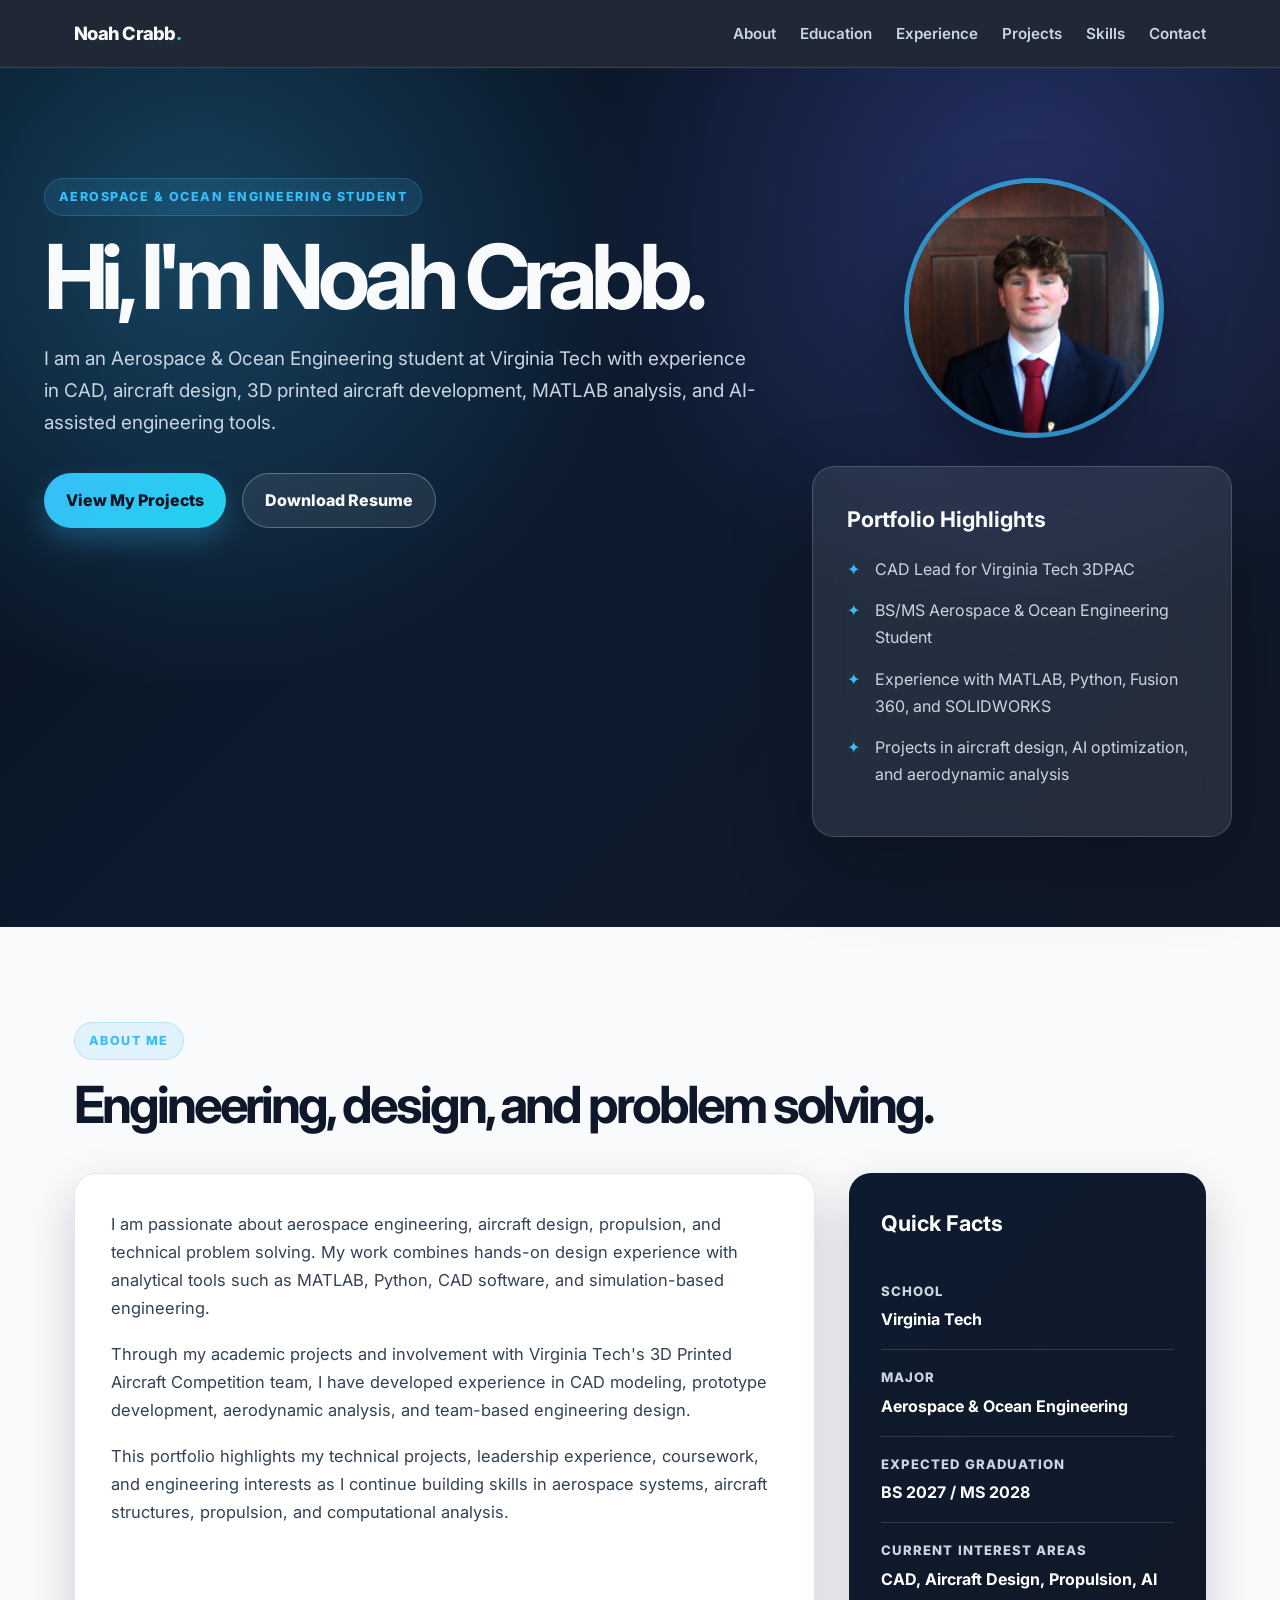
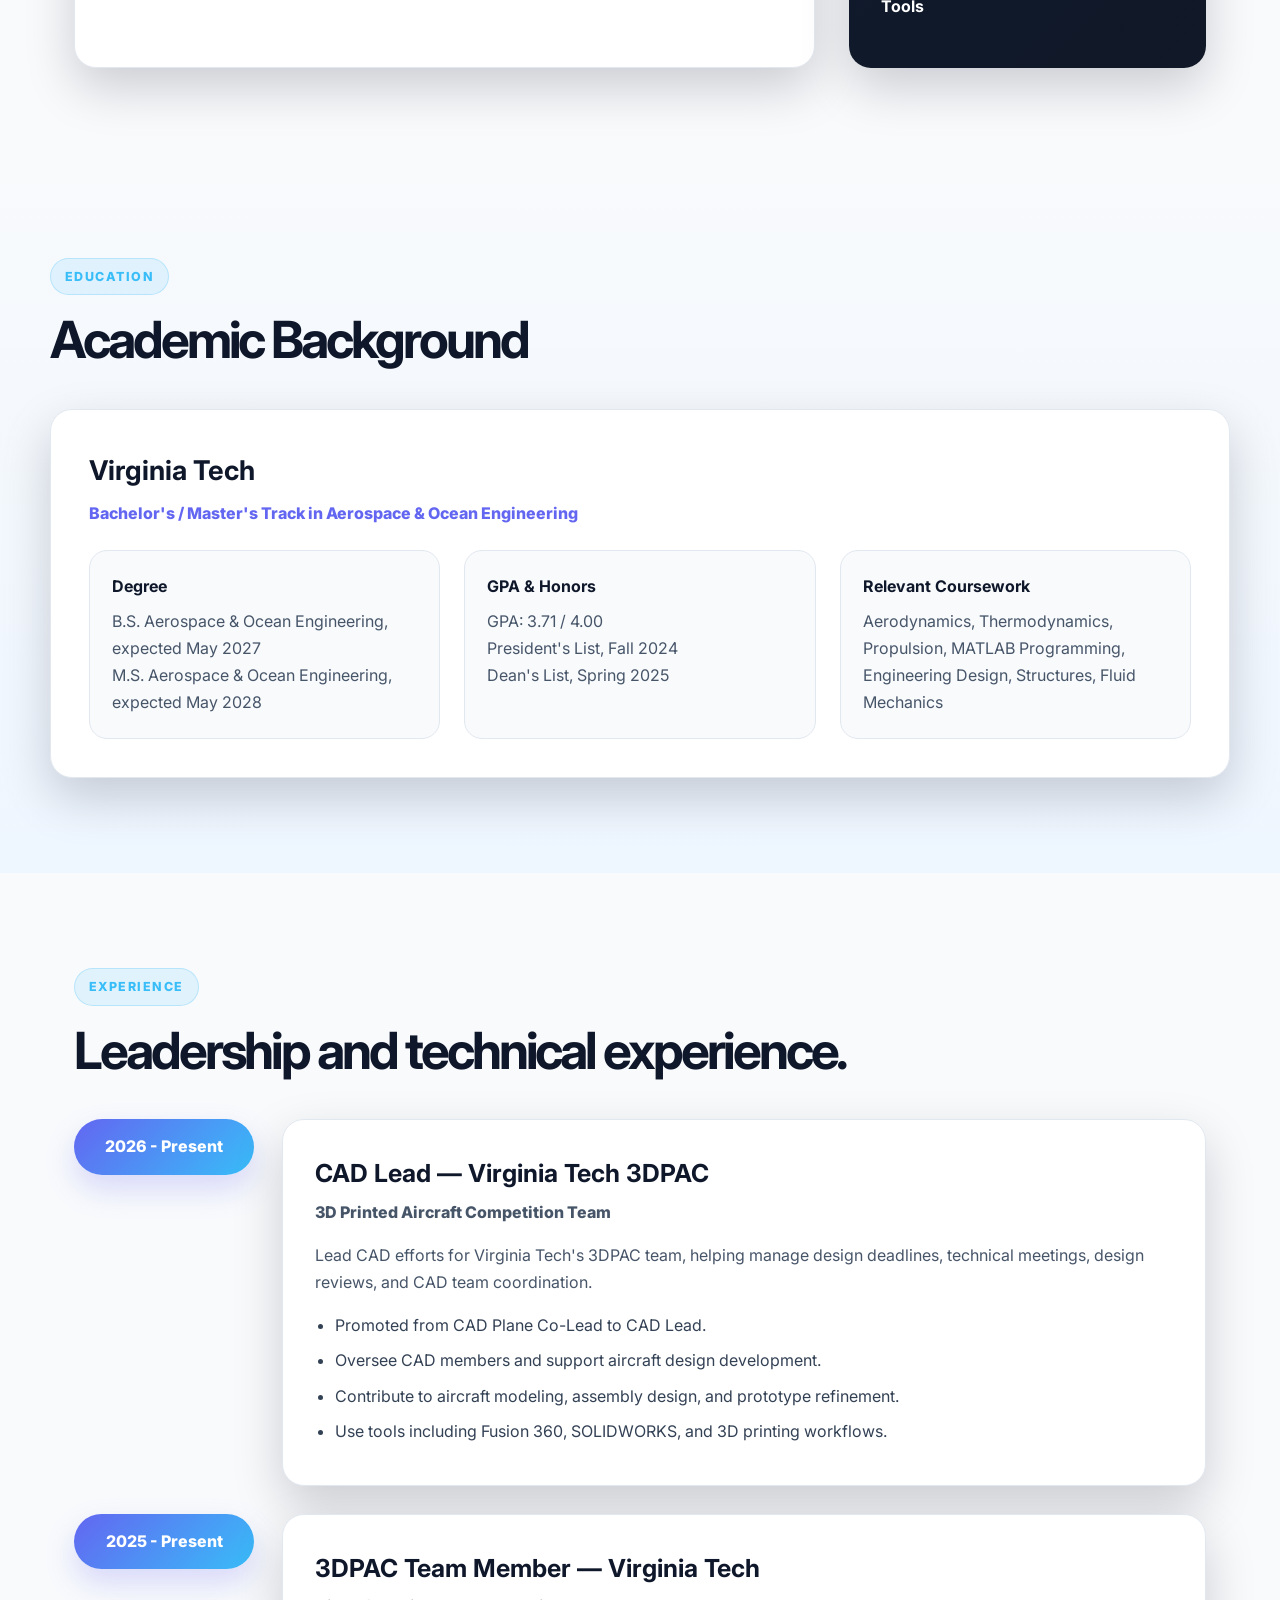
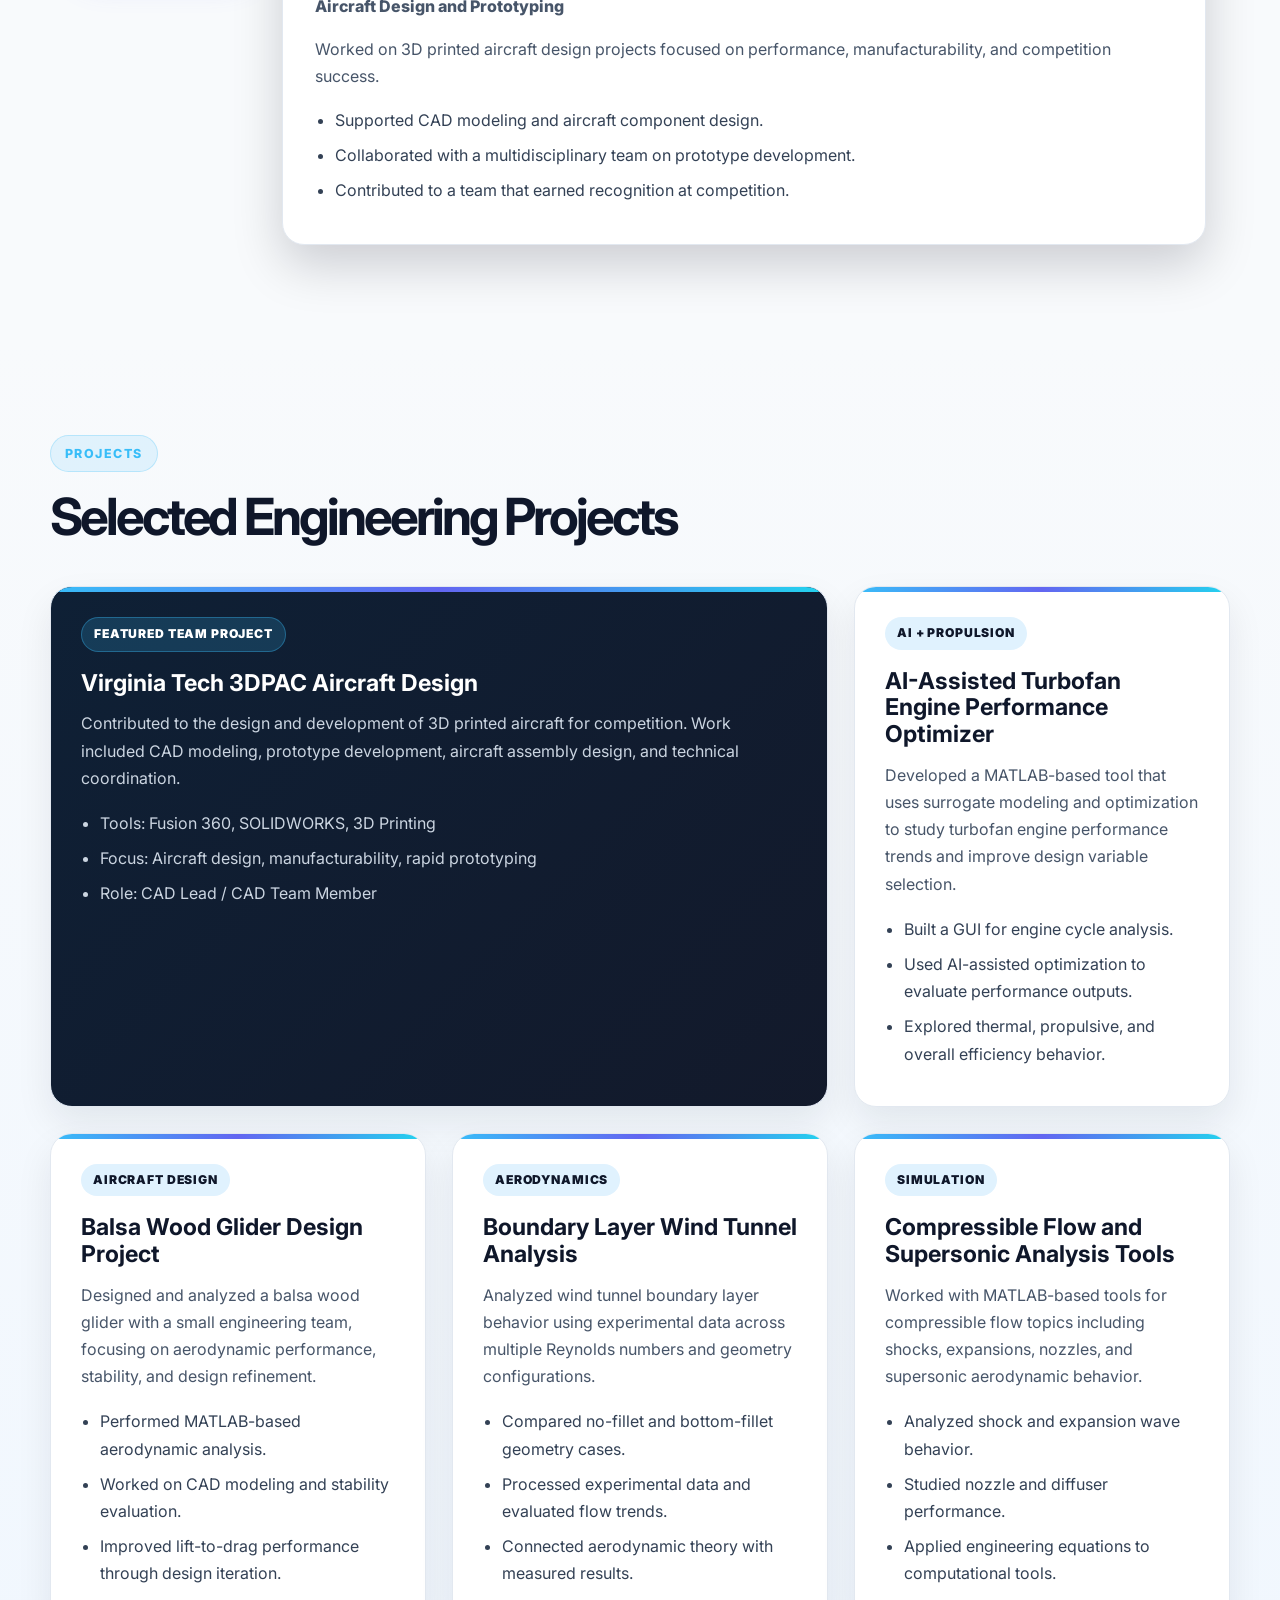
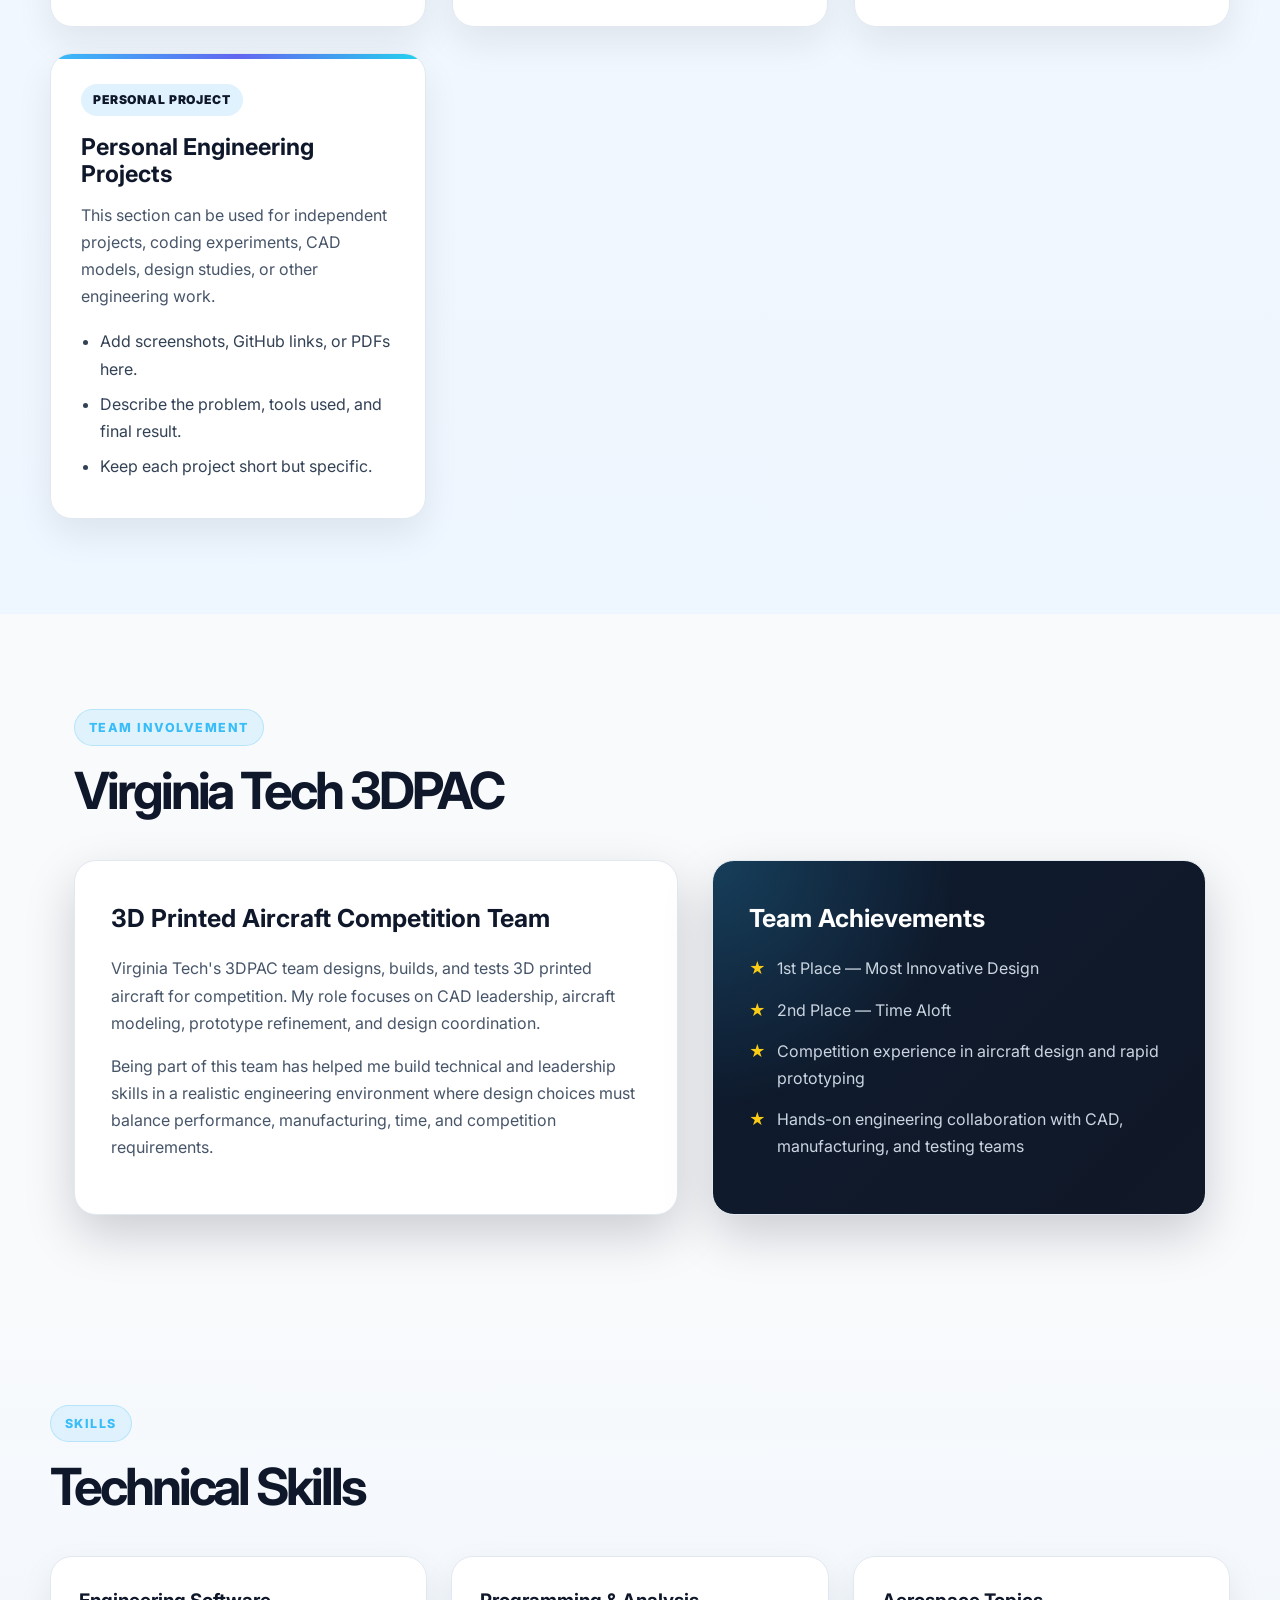
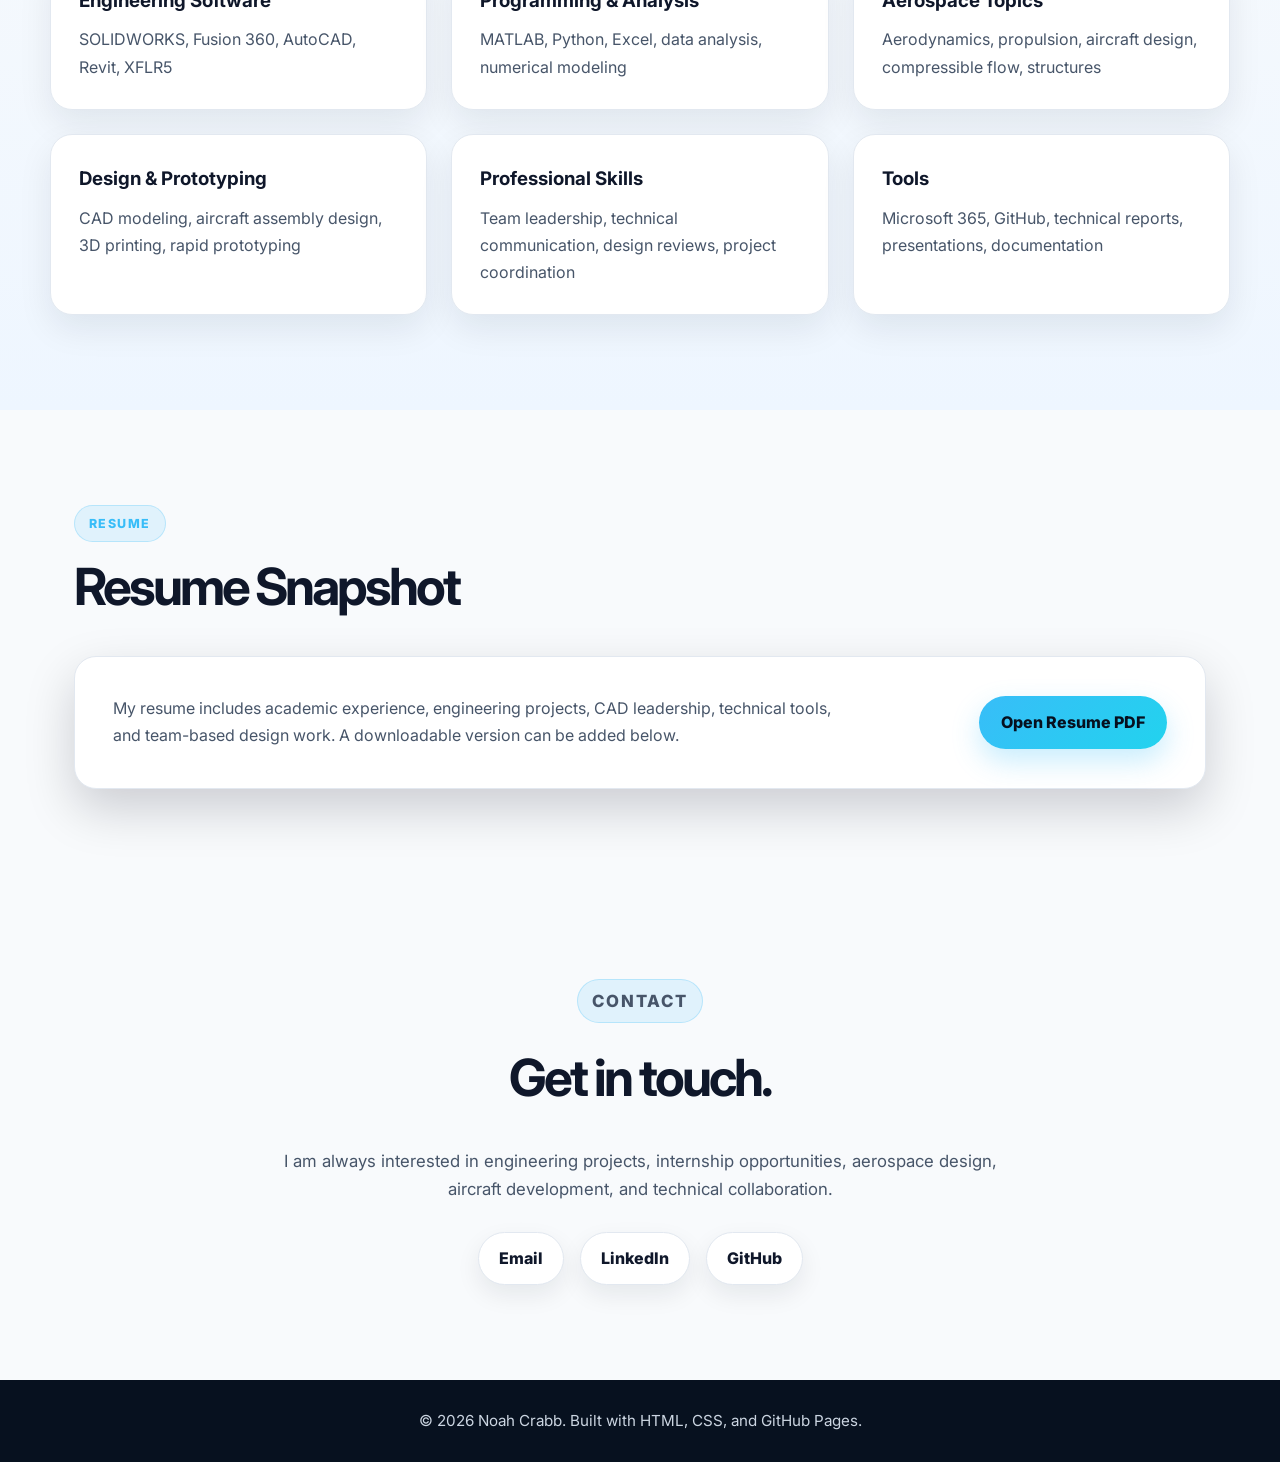
==== index.html @ 9bcb246a "Update index.html" ====
<!DOCTYPE html>
<html lang="en">
<head>
  <meta charset="UTF-8" />
  <meta name="viewport" content="width=device-width, initial-scale=1.0" />
  <title>Noah Crabb | Engineering Portfolio</title>

  <!-- Link to CSS file -->
  <link rel="stylesheet" href="style.css" />

  <!-- Google Font -->
  <link rel="preconnect" href="https://fonts.googleapis.com">
  <link rel="preconnect" href="https://fonts.gstatic.com" crossorigin>
  <link href="https://fonts.googleapis.com/css2?family=Inter:wght@400;500;600;700;800&display=swap" rel="stylesheet">
  <link rel="stylesheet" href="style.css" />
</head>

<body>

  <!-- NAVIGATION -->
  <header class="navbar">
    <div class="nav-container">
      <a href="#home" class="logo">Noah Crabb</a>

      <nav class="nav-links">
        <a href="#about">About</a>
        <a href="#education">Education</a>
        <a href="#experience">Experience</a>
        <a href="#projects">Projects</a>
        <a href="#skills">Skills</a>
        <a href="#contact">Contact</a>
      </nav>
    </div>
  </header>

 <section id="home" class="hero">
  <div class="hero-content">
    <p class="eyebrow">Aerospace & Ocean Engineering Student</p>

    <h1>Hi, I'm Noah Crabb.</h1>

    <p class="hero-subtitle">
      I am an Aerospace & Ocean Engineering student at Virginia Tech with
      experience in CAD, aircraft design, 3D printed aircraft development, MATLAB
      analysis, and AI-assisted engineering tools.
    </p>

    <div class="hero-buttons">
      <a href="#projects" class="btn primary-btn">View My Projects</a>
      <a href="Noah_Crabb_Resume.pdf" class="btn secondary-btn" target="_blank">Download Resume</a>
    </div>
  </div>

  <div class="hero-side">
    <div class="hero-photo-wrapper">
      <img src="./headshot.jpg" alt="Photo of Noah Crabb" class="hero-photo">
    </div>

    <div class="hero-card">
      <h3>Portfolio Highlights</h3>
      <ul>
        <li>CAD Lead for Virginia Tech 3DPAC</li>
        <li>BS/MS Aerospace & Ocean Engineering Student</li>
        <li>Experience with MATLAB, Python, Fusion 360, and SOLIDWORKS</li>
        <li>Projects in aircraft design, AI optimization, and aerodynamic analysis</li>
      </ul>
    </div>
  </div>
</section>
  <!-- ABOUT SECTION -->
  <section id="about" class="section">
    <div class="section-heading">
      <p class="eyebrow">About Me</p>
      <h2>Engineering, design, and problem solving.</h2>
    </div>

    <div class="about-grid">
      <div class="about-text">
        <p>
          I am passionate about aerospace engineering, aircraft design, propulsion, and technical problem solving.
          My work combines hands-on design experience with analytical tools such as MATLAB, Python, CAD software,
          and simulation-based engineering.
        </p>

        <p>
          Through my academic projects and involvement with Virginia Tech's 3D Printed Aircraft Competition team,
          I have developed experience in CAD modeling, prototype development, aerodynamic analysis, and team-based
          engineering design.
        </p>

        <p>
          This portfolio highlights my technical projects, leadership experience, coursework, and engineering
          interests as I continue building skills in aerospace systems, aircraft structures, propulsion, and
          computational analysis.
        </p>
      </div>

      <div class="quick-facts">
        <h3>Quick Facts</h3>
        <div class="fact-item">
          <span>School</span>
          <strong>Virginia Tech</strong>
        </div>
        <div class="fact-item">
          <span>Major</span>
          <strong>Aerospace & Ocean Engineering</strong>
        </div>
        <div class="fact-item">
          <span>Expected Graduation</span>
          <strong>BS 2027 / MS 2028</strong>
        </div>
        <div class="fact-item">
          <span>Current Interest Areas</span>
          <strong>CAD, Aircraft Design, Propulsion, AI Tools</strong>
        </div>
      </div>
    </div>
  </section>

  <!-- EDUCATION SECTION -->
  <section id="education" class="section alt-section">
    <div class="section-heading">
      <p class="eyebrow">Education</p>
      <h2>Academic Background</h2>
    </div>

    <div class="card">
      <h3>Virginia Tech</h3>
      <p class="card-subtitle">Bachelor's / Master's Track in Aerospace & Ocean Engineering</p>

      <div class="info-grid">
        <div>
          <h4>Degree</h4>
          <p>B.S. Aerospace & Ocean Engineering, expected May 2027</p>
          <p>M.S. Aerospace & Ocean Engineering, expected May 2028</p>
        </div>

        <div>
          <h4>GPA & Honors</h4>
          <p>GPA: 3.71 / 4.00</p>
          <p>President's List, Fall 2024</p>
          <p>Dean's List, Spring 2025</p>
        </div>

        <div>
          <h4>Relevant Coursework</h4>
          <p>Aerodynamics, Thermodynamics, Propulsion, MATLAB Programming, Engineering Design, Structures, Fluid Mechanics</p>
        </div>
      </div>
    </div>
  </section>

  <!-- EXPERIENCE SECTION -->
  <section id="experience" class="section">
    <div class="section-heading">
      <p class="eyebrow">Experience</p>
      <h2>Leadership and technical experience.</h2>
    </div>

    <div class="timeline">

      <div class="timeline-item">
        <div class="timeline-date">2026 - Present</div>
        <div class="timeline-content">
          <h3>CAD Lead — Virginia Tech 3DPAC</h3>
          <p class="card-subtitle">3D Printed Aircraft Competition Team</p>
          <p>
            Lead CAD efforts for Virginia Tech's 3DPAC team, helping manage design deadlines,
            technical meetings, design reviews, and CAD team coordination.
          </p>
          <ul>
            <li>Promoted from CAD Plane Co-Lead to CAD Lead.</li>
            <li>Oversee CAD members and support aircraft design development.</li>
            <li>Contribute to aircraft modeling, assembly design, and prototype refinement.</li>
            <li>Use tools including Fusion 360, SOLIDWORKS, and 3D printing workflows.</li>
          </ul>
        </div>
      </div>

      <div class="timeline-item">
        <div class="timeline-date">2025 - Present</div>
        <div class="timeline-content">
          <h3>3DPAC Team Member — Virginia Tech</h3>
          <p class="card-subtitle">Aircraft Design and Prototyping</p>
          <p>
            Worked on 3D printed aircraft design projects focused on performance, manufacturability,
            and competition success.
          </p>
          <ul>
            <li>Supported CAD modeling and aircraft component design.</li>
            <li>Collaborated with a multidisciplinary team on prototype development.</li>
            <li>Contributed to a team that earned recognition at competition.</li>
          </ul>
        </div>
      </div>

    </div>
  </section>

  <!-- PROJECTS SECTION -->
  <section id="projects" class="section alt-section">
    <div class="section-heading">
      <p class="eyebrow">Projects</p>
      <h2>Selected Engineering Projects</h2>
    </div>

    <div class="project-grid">

      <article class="project-card featured">
        <div class="project-tag">Featured Team Project</div>
        <h3>Virginia Tech 3DPAC Aircraft Design</h3>
        <p>
          Contributed to the design and development of 3D printed aircraft for competition.
          Work included CAD modeling, prototype development, aircraft assembly design, and technical coordination.
        </p>
        <ul>
          <li>Tools: Fusion 360, SOLIDWORKS, 3D Printing</li>
          <li>Focus: Aircraft design, manufacturability, rapid prototyping</li>
          <li>Role: CAD Lead / CAD Team Member</li>
        </ul>
      </article>

      <article class="project-card">
        <div class="project-tag">AI + Propulsion</div>
        <h3>AI-Assisted Turbofan Engine Performance Optimizer</h3>
        <p>
          Developed a MATLAB-based tool that uses surrogate modeling and optimization to study turbofan
          engine performance trends and improve design variable selection.
        </p>
        <ul>
          <li>Built a GUI for engine cycle analysis.</li>
          <li>Used AI-assisted optimization to evaluate performance outputs.</li>
          <li>Explored thermal, propulsive, and overall efficiency behavior.</li>
        </ul>
      </article>

      <article class="project-card">
        <div class="project-tag">Aircraft Design</div>
        <h3>Balsa Wood Glider Design Project</h3>
        <p>
          Designed and analyzed a balsa wood glider with a small engineering team, focusing on
          aerodynamic performance, stability, and design refinement.
        </p>
        <ul>
          <li>Performed MATLAB-based aerodynamic analysis.</li>
          <li>Worked on CAD modeling and stability evaluation.</li>
          <li>Improved lift-to-drag performance through design iteration.</li>
        </ul>
      </article>

      <article class="project-card">
        <div class="project-tag">Aerodynamics</div>
        <h3>Boundary Layer Wind Tunnel Analysis</h3>
        <p>
          Analyzed wind tunnel boundary layer behavior using experimental data across multiple Reynolds numbers
          and geometry configurations.
        </p>
        <ul>
          <li>Compared no-fillet and bottom-fillet geometry cases.</li>
          <li>Processed experimental data and evaluated flow trends.</li>
          <li>Connected aerodynamic theory with measured results.</li>
        </ul>
      </article>

      <article class="project-card">
        <div class="project-tag">Simulation</div>
        <h3>Compressible Flow and Supersonic Analysis Tools</h3>
        <p>
          Worked with MATLAB-based tools for compressible flow topics including shocks, expansions,
          nozzles, and supersonic aerodynamic behavior.
        </p>
        <ul>
          <li>Analyzed shock and expansion wave behavior.</li>
          <li>Studied nozzle and diffuser performance.</li>
          <li>Applied engineering equations to computational tools.</li>
        </ul>
      </article>

      <article class="project-card">
        <div class="project-tag">Personal Project</div>
        <h3>Personal Engineering Projects</h3>
        <p>
          This section can be used for independent projects, coding experiments, CAD models,
          design studies, or other engineering work.
        </p>
        <ul>
          <li>Add screenshots, GitHub links, or PDFs here.</li>
          <li>Describe the problem, tools used, and final result.</li>
          <li>Keep each project short but specific.</li>
        </ul>
      </article>

    </div>
  </section>

  <!-- 3DPAC SECTION -->
  <section id="team" class="section">
    <div class="section-heading">
      <p class="eyebrow">Team Involvement</p>
      <h2>Virginia Tech 3DPAC</h2>
    </div>

    <div class="split-section">
      <div>
        <h3>3D Printed Aircraft Competition Team</h3>
        <p>
          Virginia Tech's 3DPAC team designs, builds, and tests 3D printed aircraft for competition.
          My role focuses on CAD leadership, aircraft modeling, prototype refinement, and design coordination.
        </p>

        <p>
          Being part of this team has helped me build technical and leadership skills in a realistic
          engineering environment where design choices must balance performance, manufacturing, time,
          and competition requirements.
        </p>
      </div>

      <div class="achievement-box">
        <h3>Team Achievements</h3>
        <ul>
          <li>1st Place — Most Innovative Design</li>
          <li>2nd Place — Time Aloft</li>
          <li>Competition experience in aircraft design and rapid prototyping</li>
          <li>Hands-on engineering collaboration with CAD, manufacturing, and testing teams</li>
        </ul>
      </div>
    </div>
  </section>

  <!-- SKILLS SECTION -->
  <section id="skills" class="section alt-section">
    <div class="section-heading">
      <p class="eyebrow">Skills</p>
      <h2>Technical Skills</h2>
    </div>

    <div class="skills-grid">

      <div class="skill-card">
        <h3>Engineering Software</h3>
        <p>SOLIDWORKS, Fusion 360, AutoCAD, Revit, XFLR5</p>
      </div>

      <div class="skill-card">
        <h3>Programming & Analysis</h3>
        <p>MATLAB, Python, Excel, data analysis, numerical modeling</p>
      </div>

      <div class="skill-card">
        <h3>Aerospace Topics</h3>
        <p>Aerodynamics, propulsion, aircraft design, compressible flow, structures</p>
      </div>

      <div class="skill-card">
        <h3>Design & Prototyping</h3>
        <p>CAD modeling, aircraft assembly design, 3D printing, rapid prototyping</p>
      </div>

      <div class="skill-card">
        <h3>Professional Skills</h3>
        <p>Team leadership, technical communication, design reviews, project coordination</p>
      </div>

      <div class="skill-card">
        <h3>Tools</h3>
        <p>Microsoft 365, GitHub, technical reports, presentations, documentation</p>
      </div>

    </div>
  </section>

  <!-- RESUME SECTION -->
  <section id="resume" class="section">
    <div class="section-heading">
      <p class="eyebrow">Resume</p>
      <h2>Resume Snapshot</h2>
    </div>

    <div class="resume-card">
      <p>
        My resume includes academic experience, engineering projects, CAD leadership, technical tools,
        and team-based design work. A downloadable version can be added below.
      </p>

      <a href="Noah_Crabb_Resume.pdf" class="btn primary-btn" target="_blank">Open Resume PDF</a>
    </div>
  </section>

  <!-- CONTACT SECTION -->
  <section id="contact" class="section contact-section">
    <div class="section-heading">
      <p class="eyebrow">Contact</p>
      <h2>Get in touch.</h2>
    </div>

    <p>
      I am always interested in engineering projects, internship opportunities, aerospace design,
      aircraft development, and technical collaboration.
    </p>

    <div class="contact-links">
      <a href="mailto:crabbnoah5@gmail.com">Email</a>
      <a href="https://www.linkedin.com/in/noah-crabb/" target="_blank">LinkedIn</a>
      <a href="https://github.com/noahc248" target="_blank">GitHub</a>
    </div>
  </section>

  <!-- FOOTER -->
  <footer class="footer">
    <p>© 2026 Noah Crabb. Built with HTML, CSS, and GitHub Pages.</p>
  </footer>

</body>
</html>
---- style.css ----
/* =========================
   NOAH CRABB PORTFOLIO THEME
   Modern Aerospace / Tech Style
   ========================= */

:root {
  --bg-dark: #07111f;
  --bg-navy: #0d1b2f;
  --bg-card: rgba(255, 255, 255, 0.08);
  --bg-card-solid: #ffffff;
  --text-dark: #0f172a;
  --text-light: #f8fafc;
  --text-muted: #64748b;
  --text-soft: #cbd5e1;
  --primary: #38bdf8;
  --secondary: #6366f1;
  --accent: #22d3ee;
  --gold: #facc15;
  --border: rgba(255, 255, 255, 0.16);
  --shadow: 0 20px 50px rgba(2, 8, 23, 0.18);
  --radius: 22px;
}

/* BASIC RESET */

* {
  margin: 0;
  padding: 0;
  box-sizing: border-box;
}

html {
  scroll-behavior: smooth;
}

body {
  font-family: "Inter", sans-serif;
  background: #f8fafc;
  color: var(--text-dark);
  line-height: 1.7;
}

/* NAVBAR */

.navbar {
  position: sticky;
  top: 0;
  z-index: 1000;
  background: rgba(7, 17, 31, 0.9);
  backdrop-filter: blur(14px);
  border-bottom: 1px solid rgba(255, 255, 255, 0.12);
}

.nav-container {
  max-width: 1180px;
  margin: 0 auto;
  padding: 18px 24px;
  display: flex;
  justify-content: space-between;
  align-items: center;
}

.logo {
  color: var(--text-light);
  font-size: 1.15rem;
  font-weight: 800;
  text-decoration: none;
  letter-spacing: -0.04em;
}

.logo::after {
  content: ".";
  color: var(--primary);
}

.nav-links {
  display: flex;
  gap: 24px;
}

.nav-links a {
  color: var(--text-soft);
  text-decoration: none;
  font-size: 0.95rem;
  font-weight: 600;
  transition: 0.25s ease;
}

.nav-links a:hover {
  color: var(--primary);
}

/* HERO SECTION */
.hero-photo-wrapper {
  display: flex;
  justify-content: center;
  align-items: center;
}

.hero-photo {
  width: 260px;
  height: 260px;
  object-fit: cover;
  border-radius: 50%;
  border: 5px solid rgba(56, 189, 248, 0.7);
  box-shadow: 0 25px 60px rgba(0, 0, 0, 0.35);
}
.hero {
  min-height: 92vh;
  padding: 110px 24px 90px;
  background:
    radial-gradient(circle at 15% 20%, rgba(56, 189, 248, 0.28), transparent 35%),
    radial-gradient(circle at 80% 15%, rgba(99, 102, 241, 0.28), transparent 35%),
    linear-gradient(135deg, #07111f 0%, #0d1b2f 50%, #111827 100%);
  color: var(--text-light);
  display: grid;
  grid-template-columns: 1.25fr 0.75fr;
  align-items: center;
  gap: 48px;
}

.hero-content,
.hero-card {
  max-width: 1180px;
}

.hero-content {
  margin-left: auto;
}

.eyebrow {
  display: inline-block;
  color: var(--primary);
  background: rgba(56, 189, 248, 0.12);
  border: 1px solid rgba(56, 189, 248, 0.25);
  padding: 7px 14px;
  border-radius: 999px;
  font-size: 0.78rem;
  text-transform: uppercase;
  letter-spacing: 0.12em;
  font-weight: 800;
  margin-bottom: 18px;
}

.hero {
  min-height: 92vh;
  padding: 110px 24px 90px;
  background:
    radial-gradient(circle at 15% 20%, rgba(56, 189, 248, 0.28), transparent 35%),
    radial-gradient(circle at 80% 15%, rgba(99, 102, 241, 0.28), transparent 35%),
    linear-gradient(135deg, #07111f 0%, #0d1b2f 50%, #111827 100%);
  color: var(--text-light);
  display: grid;
  grid-template-columns: 1.25fr 0.75fr;
  gap: 48px;
  align-items: start;
}

.hero-side {
  display: flex;
  flex-direction: column;
  align-items: center;
  gap: 28px;
  width: 100%;
}

.hero-photo-wrapper {
  display: flex;
  justify-content: center;
  align-items: center;
}

.hero-photo {
  width: 260px;
  height: 260px;
  object-fit: cover;
  border-radius: 50%;
  border: 5px solid rgba(56, 189, 248, 0.7);
  box-shadow: 0 25px 60px rgba(0, 0, 0, 0.35);
}

.hero-card {
  width: 100%;
  max-width: 420px;
  padding: 34px;
  background: rgba(255, 255, 255, 0.09);
  border: 1px solid var(--border);
  border-radius: var(--radius);
  box-shadow: 0 30px 80px rgba(0, 0, 0, 0.25);
  backdrop-filter: blur(18px);
  margin: 0;
}

.hero h1 {
  font-size: clamp(3rem, 7vw, 5.8rem);
  line-height: 0.95;
  letter-spacing: -0.075em;
  margin-bottom: 24px;
}

.hero-subtitle {
  color: var(--text-soft);
  font-size: 1.18rem;
  max-width: 720px;
  margin-bottom: 34px;
}

.hero-buttons {
  display: flex;
  gap: 16px;
  flex-wrap: wrap;
}

.btn {
  display: inline-flex;
  align-items: center;
  justify-content: center;
  padding: 13px 22px;
  border-radius: 999px;
  font-weight: 800;
  text-decoration: none;
  transition: 0.25s ease;
}

.primary-btn {
  color: #06101f;
  background: linear-gradient(135deg, var(--primary), var(--accent));
  box-shadow: 0 12px 28px rgba(56, 189, 248, 0.28);
}

.primary-btn:hover {
  transform: translateY(-3px);
  box-shadow: 0 18px 38px rgba(56, 189, 248, 0.38);
}

.secondary-btn {
  color: var(--text-light);
  border: 1px solid rgba(255, 255, 255, 0.28);
  background: rgba(255, 255, 255, 0.08);
}

.secondary-btn:hover {
  background: rgba(255, 255, 255, 0.14);
  transform: translateY(-3px);
}

/* HERO CARD */

.hero-card {
  margin-right: auto;
  width: min(420px, 100%);
  padding: 34px;
  background: rgba(255, 255, 255, 0.09);
  border: 1px solid var(--border);
  border-radius: var(--radius);
  box-shadow: 0 30px 80px rgba(0, 0, 0, 0.25);
  backdrop-filter: blur(18px);
}

.hero-card h3 {
  font-size: 1.35rem;
  margin-bottom: 18px;
}

.hero-card ul {
  list-style: none;
}

.hero-card li {
  position: relative;
  color: var(--text-soft);
  padding-left: 28px;
  margin-bottom: 14px;
}

.hero-card li::before {
  content: "✦";
  position: absolute;
  left: 0;
  color: var(--primary);
}

/* MAIN SECTIONS */

.section {
  max-width: 1180px;
  margin: 0 auto;
  padding: 95px 24px;
}

.alt-section {
  max-width: 100%;
  background:
    linear-gradient(180deg, #f8fafc 0%, #eef6ff 100%);
}

.alt-section > * {
  max-width: 1180px;
  margin-left: auto;
  margin-right: auto;
}

.section-heading {
  margin-bottom: 42px;
}

.section-heading h2 {
  font-size: clamp(2rem, 4vw, 3.3rem);
  line-height: 1.05;
  letter-spacing: -0.06em;
  color: #0f172a;
}

/* ABOUT SECTION */

.about-grid {
  display: grid;
  grid-template-columns: 1.35fr 0.65fr;
  gap: 34px;
}

.about-text {
  background: white;
  padding: 36px;
  border-radius: var(--radius);
  box-shadow: var(--shadow);
  border: 1px solid #e2e8f0;
}

.about-text p {
  color: #334155;
  margin-bottom: 18px;
  font-size: 1.03rem;
}

.quick-facts {
  background: linear-gradient(135deg, #0d1b2f, #111827);
  color: white;
  padding: 32px;
  border-radius: var(--radius);
  box-shadow: var(--shadow);
}

.quick-facts h3 {
  margin-bottom: 22px;
  font-size: 1.35rem;
}

.fact-item {
  padding: 16px 0;
  border-bottom: 1px solid rgba(255, 255, 255, 0.14);
}

.fact-item:last-child {
  border-bottom: none;
}

.fact-item span {
  display: block;
  color: var(--text-soft);
  font-size: 0.82rem;
  text-transform: uppercase;
  letter-spacing: 0.08em;
  font-weight: 800;
  margin-bottom: 4px;
}

.fact-item strong {
  color: white;
}

/* CARDS */

.card,
.resume-card {
  background: white;
  border-radius: var(--radius);
  padding: 38px;
  box-shadow: var(--shadow);
  border: 1px solid #e2e8f0;
}

.card h3,
.resume-card h3 {
  font-size: 1.7rem;
  margin-bottom: 6px;
}

.card-subtitle {
  color: var(--secondary);
  font-weight: 800;
  margin-bottom: 22px;
}

.info-grid {
  display: grid;
  grid-template-columns: repeat(3, 1fr);
  gap: 24px;
}

.info-grid div {
  background: #f8fafc;
  border: 1px solid #e2e8f0;
  border-radius: 18px;
  padding: 22px;
}

.info-grid h4 {
  margin-bottom: 8px;
  color: #0f172a;
}

.info-grid p {
  color: #475569;
}

/* EXPERIENCE TIMELINE */

.timeline {
  display: grid;
  gap: 28px;
}

.timeline-item {
  display: grid;
  grid-template-columns: 180px 1fr;
  gap: 28px;
  align-items: start;
}

.timeline-date {
  background: linear-gradient(135deg, var(--secondary), var(--primary));
  color: white;
  padding: 14px 18px;
  border-radius: 999px;
  font-weight: 800;
  text-align: center;
  box-shadow: 0 14px 30px rgba(99, 102, 241, 0.22);
}

.timeline-content {
  background: white;
  border-radius: var(--radius);
  padding: 32px;
  border: 1px solid #e2e8f0;
  box-shadow: var(--shadow);
}

.timeline-content h3 {
  font-size: 1.55rem;
  margin-bottom: 4px;
}

.timeline-content p {
  color: #475569;
  margin-bottom: 16px;
}

.timeline-content ul {
  padding-left: 20px;
  color: #334155;
}

.timeline-content li {
  margin-bottom: 8px;
}

/* PROJECTS */

.project-grid {
  display: grid;
  grid-template-columns: repeat(3, 1fr);
  gap: 26px;
}

.project-card {
  background: white;
  border-radius: var(--radius);
  padding: 30px;
  border: 1px solid #e2e8f0;
  box-shadow: 0 16px 36px rgba(15, 23, 42, 0.08);
  transition: 0.25s ease;
  position: relative;
  overflow: hidden;
}

.project-card::before {
  content: "";
  position: absolute;
  inset: 0 0 auto 0;
  height: 5px;
  background: linear-gradient(90deg, var(--primary), var(--secondary), var(--accent));
}

.project-card:hover {
  transform: translateY(-7px);
  box-shadow: 0 24px 52px rgba(15, 23, 42, 0.16);
}

.project-card.featured {
  grid-column: span 2;
  background:
    linear-gradient(135deg, rgba(13, 27, 47, 0.97), rgba(17, 24, 39, 0.98)),
    linear-gradient(135deg, var(--primary), var(--secondary));
  color: white;
}

.project-card.featured p,
.project-card.featured li {
  color: var(--text-soft);
}

.project-tag {
  display: inline-block;
  color: #0f172a;
  background: #e0f2fe;
  padding: 6px 12px;
  border-radius: 999px;
  font-size: 0.76rem;
  font-weight: 900;
  text-transform: uppercase;
  letter-spacing: 0.07em;
  margin-bottom: 18px;
}

.project-card.featured .project-tag {
  color: white;
  background: rgba(56, 189, 248, 0.18);
  border: 1px solid rgba(56, 189, 248, 0.35);
}

.project-card h3 {
  font-size: 1.45rem;
  line-height: 1.15;
  margin-bottom: 14px;
}

.project-card p {
  color: #475569;
  margin-bottom: 18px;
}

.project-card ul {
  padding-left: 19px;
}

.project-card li {
  color: #334155;
  margin-bottom: 8px;
}

/* 3DPAC SPLIT SECTION */

.split-section {
  display: grid;
  grid-template-columns: 1.1fr 0.9fr;
  gap: 34px;
  align-items: stretch;
}

.split-section > div {
  background: white;
  border-radius: var(--radius);
  padding: 36px;
  border: 1px solid #e2e8f0;
  box-shadow: var(--shadow);
}

.split-section h3 {
  font-size: 1.55rem;
  margin-bottom: 16px;
}

.split-section p {
  color: #475569;
  margin-bottom: 16px;
}

.achievement-box {
  background:
    radial-gradient(circle at top left, rgba(56, 189, 248, 0.22), transparent 40%),
    linear-gradient(135deg, #0d1b2f, #111827) !important;
  color: white;
}

.achievement-box ul {
  list-style: none;
}

.achievement-box li {
  color: var(--text-soft);
  margin-bottom: 14px;
  padding-left: 28px;
  position: relative;
}

.achievement-box li::before {
  content: "★";
  color: var(--gold);
  position: absolute;
  left: 0;
}

/* SKILLS */

.skills-grid {
  display: grid;
  grid-template-columns: repeat(3, 1fr);
  gap: 24px;
}

.skill-card {
  background: white;
  border: 1px solid #e2e8f0;
  border-radius: var(--radius);
  padding: 28px;
  box-shadow: 0 14px 34px rgba(15, 23, 42, 0.08);
  transition: 0.25s ease;
}

.skill-card:hover {
  transform: translateY(-5px);
  border-color: rgba(56, 189, 248, 0.5);
}

.skill-card h3 {
  margin-bottom: 10px;
  color: #0f172a;
}

.skill-card p {
  color: #475569;
}

/* RESUME */

.resume-card {
  display: flex;
  justify-content: space-between;
  gap: 24px;
  align-items: center;
}

.resume-card p {
  color: #475569;
  max-width: 720px;
}

/* CONTACT */

.contact-section {
  text-align: center;
}

.contact-section p {
  max-width: 760px;
  margin: 0 auto 28px;
  color: #475569;
  font-size: 1.05rem;
}

.contact-links {
  display: flex;
  justify-content: center;
  gap: 16px;
  flex-wrap: wrap;
}

.contact-links a {
  color: #0f172a;
  background: white;
  border: 1px solid #e2e8f0;
  padding: 12px 20px;
  border-radius: 999px;
  font-weight: 800;
  text-decoration: none;
  box-shadow: 0 10px 24px rgba(15, 23, 42, 0.08);
  transition: 0.25s ease;
}

.contact-links a:hover {
  color: white;
  background: linear-gradient(135deg, var(--secondary), var(--primary));
  transform: translateY(-3px);
}

/* FOOTER */

.footer {
  background: #07111f;
  color: var(--text-soft);
  text-align: center;
  padding: 28px 20px;
  font-size: 0.95rem;
}

/* SMALL ANIMATIONS */

.hero-content,
.hero-card,
.project-card,
.skill-card,
.timeline-content,
.card,
.about-text,
.quick-facts {
  animation: fadeUp 0.75s ease both;
}

@keyframes fadeUp {
  from {
    opacity: 0;
    transform: translateY(22px);
  }

  to {
    opacity: 1;
    transform: translateY(0);
  }
}

/* RESPONSIVE DESIGN */

@media (max-width: 1000px) {
  .hero {
    grid-template-columns: 1fr;
    padding-top: 90px;
  }

  .hero-content,
  .hero-card {
    margin-left: auto;
    margin-right: auto;
    width: 100%;
  }

  .about-grid,
  .split-section,
  .info-grid {
    grid-template-columns: 1fr;
  }

  .project-grid,
  .skills-grid {
    grid-template-columns: repeat(2, 1fr);
  }

  .project-card.featured {
    grid-column: span 1;
  }

  .timeline-item {
    grid-template-columns: 1fr;
  }

  .timeline-date {
    width: fit-content;
  }
}

@media (max-width: 720px) {
  .nav-container {
    flex-direction: column;
    gap: 14px;
  }

  .nav-links {
    flex-wrap: wrap;
    justify-content: center;
    gap: 14px;
  }

  .hero {
    padding: 80px 18px 70px;
  }

  .hero h1 {
    font-size: 3rem;
  }

  .hero-subtitle {
    font-size: 1rem;
  }

  .section {
    padding: 70px 18px;
  }

  .project-grid,
  .skills-grid {
    grid-template-columns: 1fr;
  }

  .resume-card {
    flex-direction: column;
    align-items: flex-start;
  }

  .btn {
    width: 100%;
  }

  .hero-buttons {
    width: 100%;
  }
}
---- style.css ----
/* =========================
   NOAH CRABB PORTFOLIO THEME
   Modern Aerospace / Tech Style
   ========================= */

:root {
  --bg-dark: #07111f;
  --bg-navy: #0d1b2f;
  --bg-card: rgba(255, 255, 255, 0.08);
  --bg-card-solid: #ffffff;
  --text-dark: #0f172a;
  --text-light: #f8fafc;
  --text-muted: #64748b;
  --text-soft: #cbd5e1;
  --primary: #38bdf8;
  --secondary: #6366f1;
  --accent: #22d3ee;
  --gold: #facc15;
  --border: rgba(255, 255, 255, 0.16);
  --shadow: 0 20px 50px rgba(2, 8, 23, 0.18);
  --radius: 22px;
}

/* BASIC RESET */

* {
  margin: 0;
  padding: 0;
  box-sizing: border-box;
}

html {
  scroll-behavior: smooth;
}

body {
  font-family: "Inter", sans-serif;
  background: #f8fafc;
  color: var(--text-dark);
  line-height: 1.7;
}

/* NAVBAR */

.navbar {
  position: sticky;
  top: 0;
  z-index: 1000;
  background: rgba(7, 17, 31, 0.9);
  backdrop-filter: blur(14px);
  border-bottom: 1px solid rgba(255, 255, 255, 0.12);
}

.nav-container {
  max-width: 1180px;
  margin: 0 auto;
  padding: 18px 24px;
  display: flex;
  justify-content: space-between;
  align-items: center;
}

.logo {
  color: var(--text-light);
  font-size: 1.15rem;
  font-weight: 800;
  text-decoration: none;
  letter-spacing: -0.04em;
}

.logo::after {
  content: ".";
  color: var(--primary);
}

.nav-links {
  display: flex;
  gap: 24px;
}

.nav-links a {
  color: var(--text-soft);
  text-decoration: none;
  font-size: 0.95rem;
  font-weight: 600;
  transition: 0.25s ease;
}

.nav-links a:hover {
  color: var(--primary);
}

/* HERO SECTION */
.hero-photo-wrapper {
  display: flex;
  justify-content: center;
  align-items: center;
}

.hero-photo {
  width: 260px;
  height: 260px;
  object-fit: cover;
  border-radius: 50%;
  border: 5px solid rgba(56, 189, 248, 0.7);
  box-shadow: 0 25px 60px rgba(0, 0, 0, 0.35);
}
.hero {
  min-height: 92vh;
  padding: 110px 24px 90px;
  background:
    radial-gradient(circle at 15% 20%, rgba(56, 189, 248, 0.28), transparent 35%),
    radial-gradient(circle at 80% 15%, rgba(99, 102, 241, 0.28), transparent 35%),
    linear-gradient(135deg, #07111f 0%, #0d1b2f 50%, #111827 100%);
  color: var(--text-light);
  display: grid;
  grid-template-columns: 1.25fr 0.75fr;
  align-items: center;
  gap: 48px;
}

.hero-content,
.hero-card {
  max-width: 1180px;
}

.hero-content {
  margin-left: auto;
}

.eyebrow {
  display: inline-block;
  color: var(--primary);
  background: rgba(56, 189, 248, 0.12);
  border: 1px solid rgba(56, 189, 248, 0.25);
  padding: 7px 14px;
  border-radius: 999px;
  font-size: 0.78rem;
  text-transform: uppercase;
  letter-spacing: 0.12em;
  font-weight: 800;
  margin-bottom: 18px;
}

.hero {
  min-height: 92vh;
  padding: 110px 24px 90px;
  background:
    radial-gradient(circle at 15% 20%, rgba(56, 189, 248, 0.28), transparent 35%),
    radial-gradient(circle at 80% 15%, rgba(99, 102, 241, 0.28), transparent 35%),
    linear-gradient(135deg, #07111f 0%, #0d1b2f 50%, #111827 100%);
  color: var(--text-light);
  display: grid;
  grid-template-columns: 1.25fr 0.75fr;
  gap: 48px;
  align-items: start;
}

.hero-side {
  display: flex;
  flex-direction: column;
  align-items: center;
  gap: 28px;
  width: 100%;
}

.hero-photo-wrapper {
  display: flex;
  justify-content: center;
  align-items: center;
}

.hero-photo {
  width: 260px;
  height: 260px;
  object-fit: cover;
  border-radius: 50%;
  border: 5px solid rgba(56, 189, 248, 0.7);
  box-shadow: 0 25px 60px rgba(0, 0, 0, 0.35);
}

.hero-card {
  width: 100%;
  max-width: 420px;
  padding: 34px;
  background: rgba(255, 255, 255, 0.09);
  border: 1px solid var(--border);
  border-radius: var(--radius);
  box-shadow: 0 30px 80px rgba(0, 0, 0, 0.25);
  backdrop-filter: blur(18px);
  margin: 0;
}

.hero h1 {
  font-size: clamp(3rem, 7vw, 5.8rem);
  line-height: 0.95;
  letter-spacing: -0.075em;
  margin-bottom: 24px;
}

.hero-subtitle {
  color: var(--text-soft);
  font-size: 1.18rem;
  max-width: 720px;
  margin-bottom: 34px;
}

.hero-buttons {
  display: flex;
  gap: 16px;
  flex-wrap: wrap;
}

.btn {
  display: inline-flex;
  align-items: center;
  justify-content: center;
  padding: 13px 22px;
  border-radius: 999px;
  font-weight: 800;
  text-decoration: none;
  transition: 0.25s ease;
}

.primary-btn {
  color: #06101f;
  background: linear-gradient(135deg, var(--primary), var(--accent));
  box-shadow: 0 12px 28px rgba(56, 189, 248, 0.28);
}

.primary-btn:hover {
  transform: translateY(-3px);
  box-shadow: 0 18px 38px rgba(56, 189, 248, 0.38);
}

.secondary-btn {
  color: var(--text-light);
  border: 1px solid rgba(255, 255, 255, 0.28);
  background: rgba(255, 255, 255, 0.08);
}

.secondary-btn:hover {
  background: rgba(255, 255, 255, 0.14);
  transform: translateY(-3px);
}

/* HERO CARD */

.hero-card {
  margin-right: auto;
  width: min(420px, 100%);
  padding: 34px;
  background: rgba(255, 255, 255, 0.09);
  border: 1px solid var(--border);
  border-radius: var(--radius);
  box-shadow: 0 30px 80px rgba(0, 0, 0, 0.25);
  backdrop-filter: blur(18px);
}

.hero-card h3 {
  font-size: 1.35rem;
  margin-bottom: 18px;
}

.hero-card ul {
  list-style: none;
}

.hero-card li {
  position: relative;
  color: var(--text-soft);
  padding-left: 28px;
  margin-bottom: 14px;
}

.hero-card li::before {
  content: "✦";
  position: absolute;
  left: 0;
  color: var(--primary);
}

/* MAIN SECTIONS */

.section {
  max-width: 1180px;
  margin: 0 auto;
  padding: 95px 24px;
}

.alt-section {
  max-width: 100%;
  background:
    linear-gradient(180deg, #f8fafc 0%, #eef6ff 100%);
}

.alt-section > * {
  max-width: 1180px;
  margin-left: auto;
  margin-right: auto;
}

.section-heading {
  margin-bottom: 42px;
}

.section-heading h2 {
  font-size: clamp(2rem, 4vw, 3.3rem);
  line-height: 1.05;
  letter-spacing: -0.06em;
  color: #0f172a;
}

/* ABOUT SECTION */

.about-grid {
  display: grid;
  grid-template-columns: 1.35fr 0.65fr;
  gap: 34px;
}

.about-text {
  background: white;
  padding: 36px;
  border-radius: var(--radius);
  box-shadow: var(--shadow);
  border: 1px solid #e2e8f0;
}

.about-text p {
  color: #334155;
  margin-bottom: 18px;
  font-size: 1.03rem;
}

.quick-facts {
  background: linear-gradient(135deg, #0d1b2f, #111827);
  color: white;
  padding: 32px;
  border-radius: var(--radius);
  box-shadow: var(--shadow);
}

.quick-facts h3 {
  margin-bottom: 22px;
  font-size: 1.35rem;
}

.fact-item {
  padding: 16px 0;
  border-bottom: 1px solid rgba(255, 255, 255, 0.14);
}

.fact-item:last-child {
  border-bottom: none;
}

.fact-item span {
  display: block;
  color: var(--text-soft);
  font-size: 0.82rem;
  text-transform: uppercase;
  letter-spacing: 0.08em;
  font-weight: 800;
  margin-bottom: 4px;
}

.fact-item strong {
  color: white;
}

/* CARDS */

.card,
.resume-card {
  background: white;
  border-radius: var(--radius);
  padding: 38px;
  box-shadow: var(--shadow);
  border: 1px solid #e2e8f0;
}

.card h3,
.resume-card h3 {
  font-size: 1.7rem;
  margin-bottom: 6px;
}

.card-subtitle {
  color: var(--secondary);
  font-weight: 800;
  margin-bottom: 22px;
}

.info-grid {
  display: grid;
  grid-template-columns: repeat(3, 1fr);
  gap: 24px;
}

.info-grid div {
  background: #f8fafc;
  border: 1px solid #e2e8f0;
  border-radius: 18px;
  padding: 22px;
}

.info-grid h4 {
  margin-bottom: 8px;
  color: #0f172a;
}

.info-grid p {
  color: #475569;
}

/* EXPERIENCE TIMELINE */

.timeline {
  display: grid;
  gap: 28px;
}

.timeline-item {
  display: grid;
  grid-template-columns: 180px 1fr;
  gap: 28px;
  align-items: start;
}

.timeline-date {
  background: linear-gradient(135deg, var(--secondary), var(--primary));
  color: white;
  padding: 14px 18px;
  border-radius: 999px;
  font-weight: 800;
  text-align: center;
  box-shadow: 0 14px 30px rgba(99, 102, 241, 0.22);
}

.timeline-content {
  background: white;
  border-radius: var(--radius);
  padding: 32px;
  border: 1px solid #e2e8f0;
  box-shadow: var(--shadow);
}

.timeline-content h3 {
  font-size: 1.55rem;
  margin-bottom: 4px;
}

.timeline-content p {
  color: #475569;
  margin-bottom: 16px;
}

.timeline-content ul {
  padding-left: 20px;
  color: #334155;
}

.timeline-content li {
  margin-bottom: 8px;
}

/* PROJECTS */

.project-grid {
  display: grid;
  grid-template-columns: repeat(3, 1fr);
  gap: 26px;
}

.project-card {
  background: white;
  border-radius: var(--radius);
  padding: 30px;
  border: 1px solid #e2e8f0;
  box-shadow: 0 16px 36px rgba(15, 23, 42, 0.08);
  transition: 0.25s ease;
  position: relative;
  overflow: hidden;
}

.project-card::before {
  content: "";
  position: absolute;
  inset: 0 0 auto 0;
  height: 5px;
  background: linear-gradient(90deg, var(--primary), var(--secondary), var(--accent));
}

.project-card:hover {
  transform: translateY(-7px);
  box-shadow: 0 24px 52px rgba(15, 23, 42, 0.16);
}

.project-card.featured {
  grid-column: span 2;
  background:
    linear-gradient(135deg, rgba(13, 27, 47, 0.97), rgba(17, 24, 39, 0.98)),
    linear-gradient(135deg, var(--primary), var(--secondary));
  color: white;
}

.project-card.featured p,
.project-card.featured li {
  color: var(--text-soft);
}

.project-tag {
  display: inline-block;
  color: #0f172a;
  background: #e0f2fe;
  padding: 6px 12px;
  border-radius: 999px;
  font-size: 0.76rem;
  font-weight: 900;
  text-transform: uppercase;
  letter-spacing: 0.07em;
  margin-bottom: 18px;
}

.project-card.featured .project-tag {
  color: white;
  background: rgba(56, 189, 248, 0.18);
  border: 1px solid rgba(56, 189, 248, 0.35);
}

.project-card h3 {
  font-size: 1.45rem;
  line-height: 1.15;
  margin-bottom: 14px;
}

.project-card p {
  color: #475569;
  margin-bottom: 18px;
}

.project-card ul {
  padding-left: 19px;
}

.project-card li {
  color: #334155;
  margin-bottom: 8px;
}

/* 3DPAC SPLIT SECTION */

.split-section {
  display: grid;
  grid-template-columns: 1.1fr 0.9fr;
  gap: 34px;
  align-items: stretch;
}

.split-section > div {
  background: white;
  border-radius: var(--radius);
  padding: 36px;
  border: 1px solid #e2e8f0;
  box-shadow: var(--shadow);
}

.split-section h3 {
  font-size: 1.55rem;
  margin-bottom: 16px;
}

.split-section p {
  color: #475569;
  margin-bottom: 16px;
}

.achievement-box {
  background:
    radial-gradient(circle at top left, rgba(56, 189, 248, 0.22), transparent 40%),
    linear-gradient(135deg, #0d1b2f, #111827) !important;
  color: white;
}

.achievement-box ul {
  list-style: none;
}

.achievement-box li {
  color: var(--text-soft);
  margin-bottom: 14px;
  padding-left: 28px;
  position: relative;
}

.achievement-box li::before {
  content: "★";
  color: var(--gold);
  position: absolute;
  left: 0;
}

/* SKILLS */

.skills-grid {
  display: grid;
  grid-template-columns: repeat(3, 1fr);
  gap: 24px;
}

.skill-card {
  background: white;
  border: 1px solid #e2e8f0;
  border-radius: var(--radius);
  padding: 28px;
  box-shadow: 0 14px 34px rgba(15, 23, 42, 0.08);
  transition: 0.25s ease;
}

.skill-card:hover {
  transform: translateY(-5px);
  border-color: rgba(56, 189, 248, 0.5);
}

.skill-card h3 {
  margin-bottom: 10px;
  color: #0f172a;
}

.skill-card p {
  color: #475569;
}

/* RESUME */

.resume-card {
  display: flex;
  justify-content: space-between;
  gap: 24px;
  align-items: center;
}

.resume-card p {
  color: #475569;
  max-width: 720px;
}

/* CONTACT */

.contact-section {
  text-align: center;
}

.contact-section p {
  max-width: 760px;
  margin: 0 auto 28px;
  color: #475569;
  font-size: 1.05rem;
}

.contact-links {
  display: flex;
  justify-content: center;
  gap: 16px;
  flex-wrap: wrap;
}

.contact-links a {
  color: #0f172a;
  background: white;
  border: 1px solid #e2e8f0;
  padding: 12px 20px;
  border-radius: 999px;
  font-weight: 800;
  text-decoration: none;
  box-shadow: 0 10px 24px rgba(15, 23, 42, 0.08);
  transition: 0.25s ease;
}

.contact-links a:hover {
  color: white;
  background: linear-gradient(135deg, var(--secondary), var(--primary));
  transform: translateY(-3px);
}

/* FOOTER */

.footer {
  background: #07111f;
  color: var(--text-soft);
  text-align: center;
  padding: 28px 20px;
  font-size: 0.95rem;
}

/* SMALL ANIMATIONS */

.hero-content,
.hero-card,
.project-card,
.skill-card,
.timeline-content,
.card,
.about-text,
.quick-facts {
  animation: fadeUp 0.75s ease both;
}

@keyframes fadeUp {
  from {
    opacity: 0;
    transform: translateY(22px);
  }

  to {
    opacity: 1;
    transform: translateY(0);
  }
}

/* RESPONSIVE DESIGN */

@media (max-width: 1000px) {
  .hero {
    grid-template-columns: 1fr;
    padding-top: 90px;
  }

  .hero-content,
  .hero-card {
    margin-left: auto;
    margin-right: auto;
    width: 100%;
  }

  .about-grid,
  .split-section,
  .info-grid {
    grid-template-columns: 1fr;
  }

  .project-grid,
  .skills-grid {
    grid-template-columns: repeat(2, 1fr);
  }

  .project-card.featured {
    grid-column: span 1;
  }

  .timeline-item {
    grid-template-columns: 1fr;
  }

  .timeline-date {
    width: fit-content;
  }
}

@media (max-width: 720px) {
  .nav-container {
    flex-direction: column;
    gap: 14px;
  }

  .nav-links {
    flex-wrap: wrap;
    justify-content: center;
    gap: 14px;
  }

  .hero {
    padding: 80px 18px 70px;
  }

  .hero h1 {
    font-size: 3rem;
  }

  .hero-subtitle {
    font-size: 1rem;
  }

  .section {
    padding: 70px 18px;
  }

  .project-grid,
  .skills-grid {
    grid-template-columns: 1fr;
  }

  .resume-card {
    flex-direction: column;
    align-items: flex-start;
  }

  .btn {
    width: 100%;
  }

  .hero-buttons {
    width: 100%;
  }
}
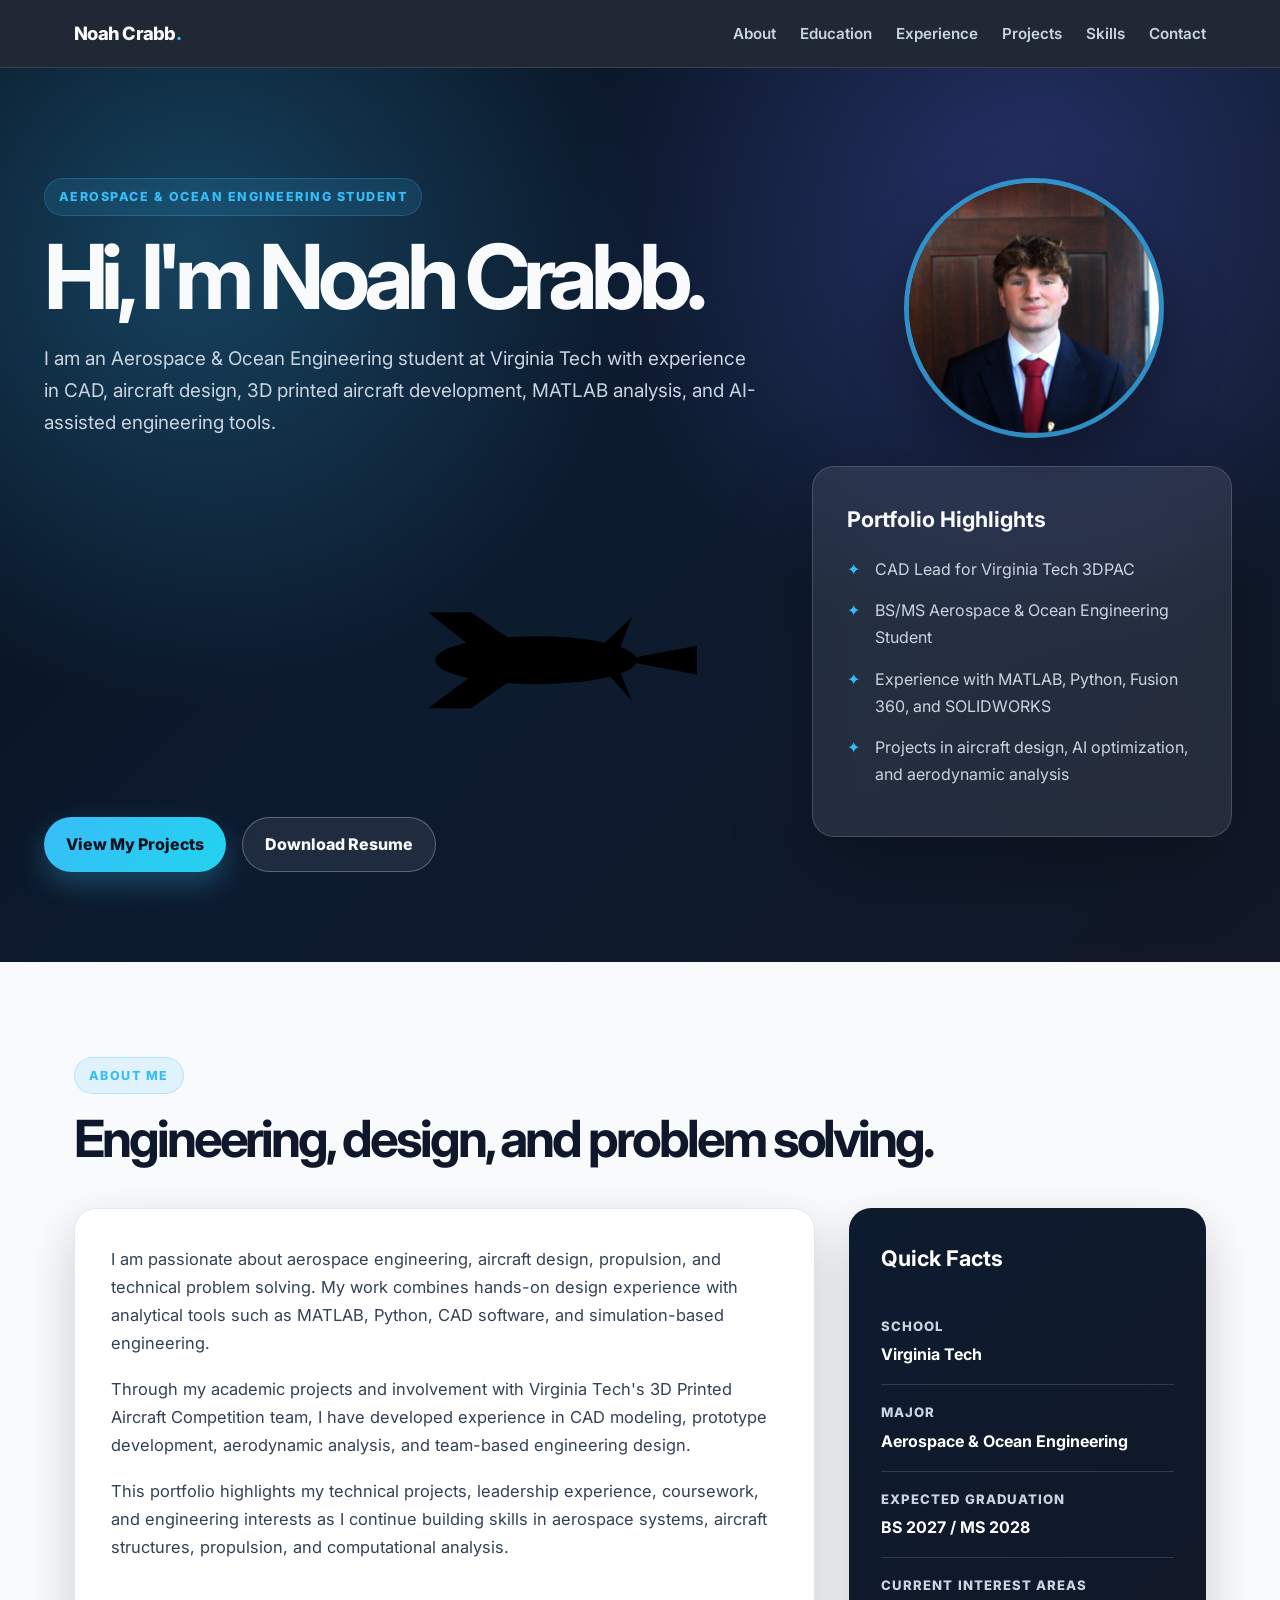
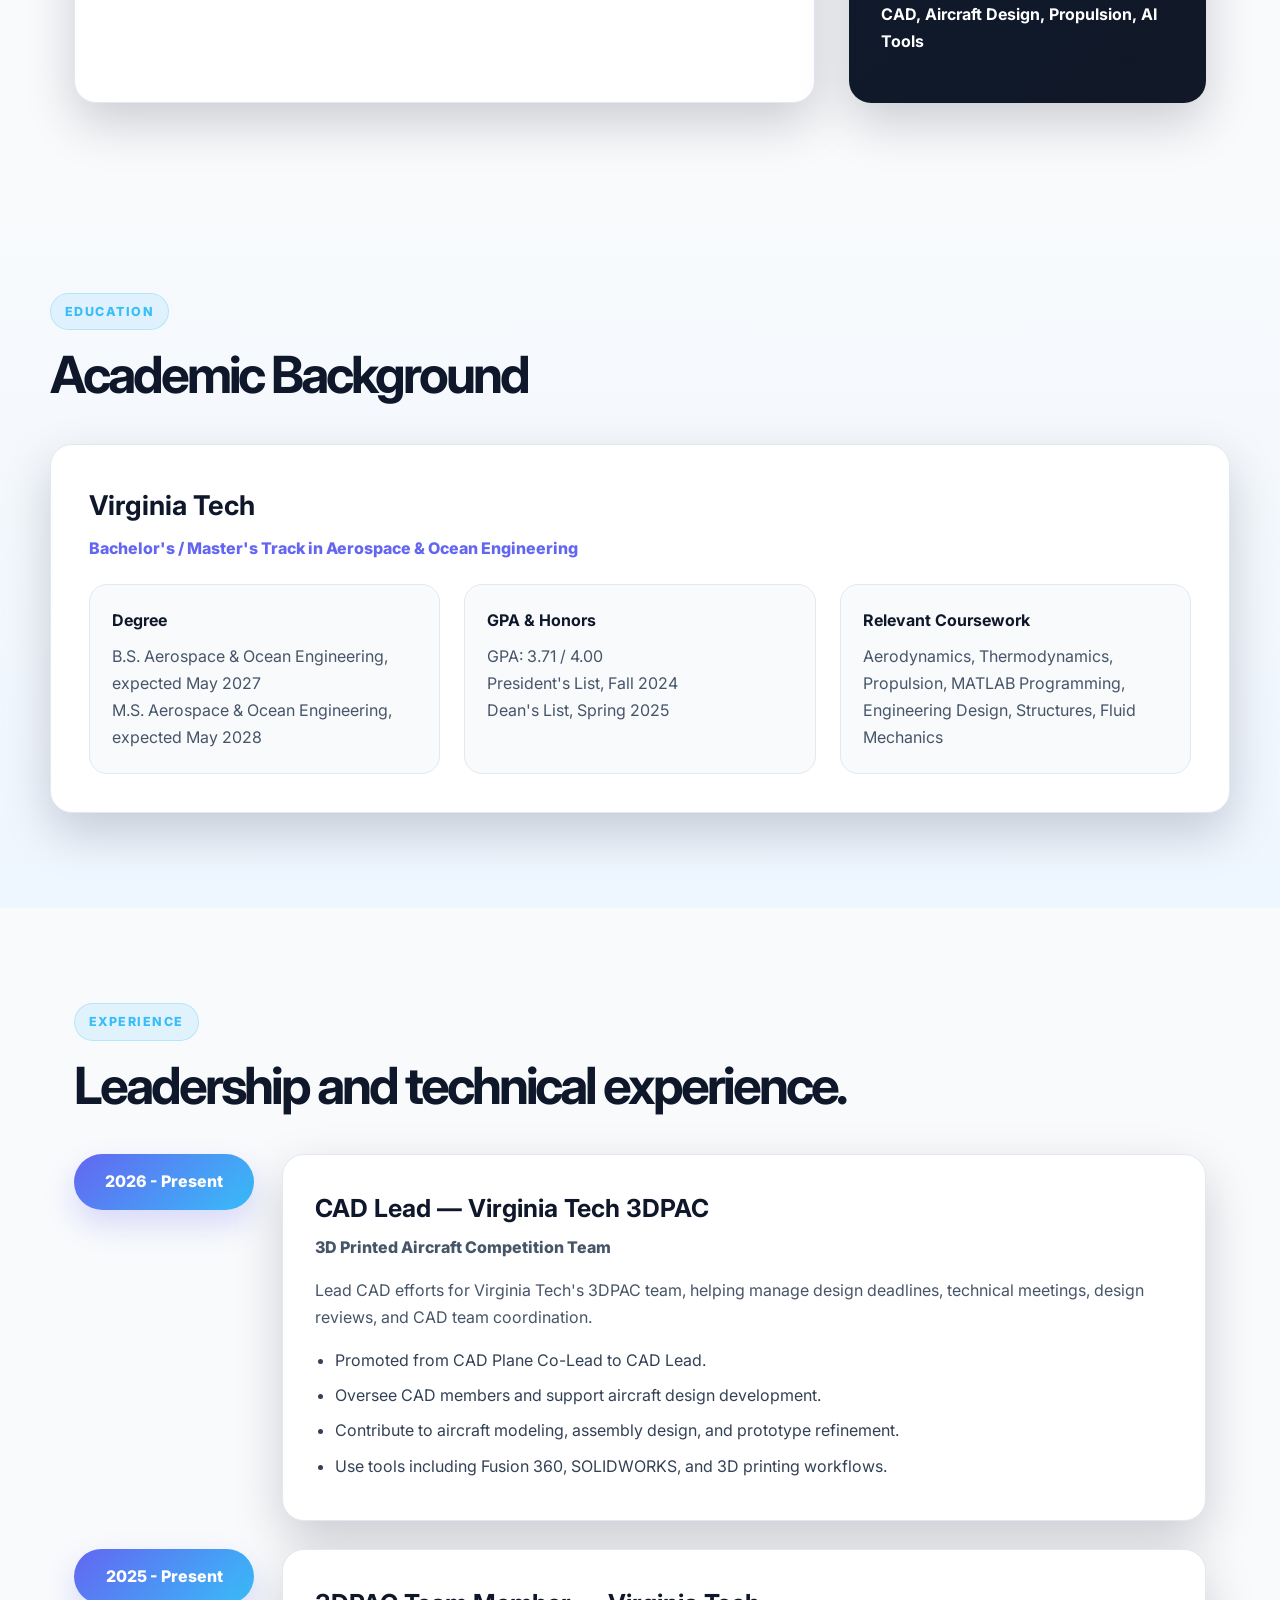
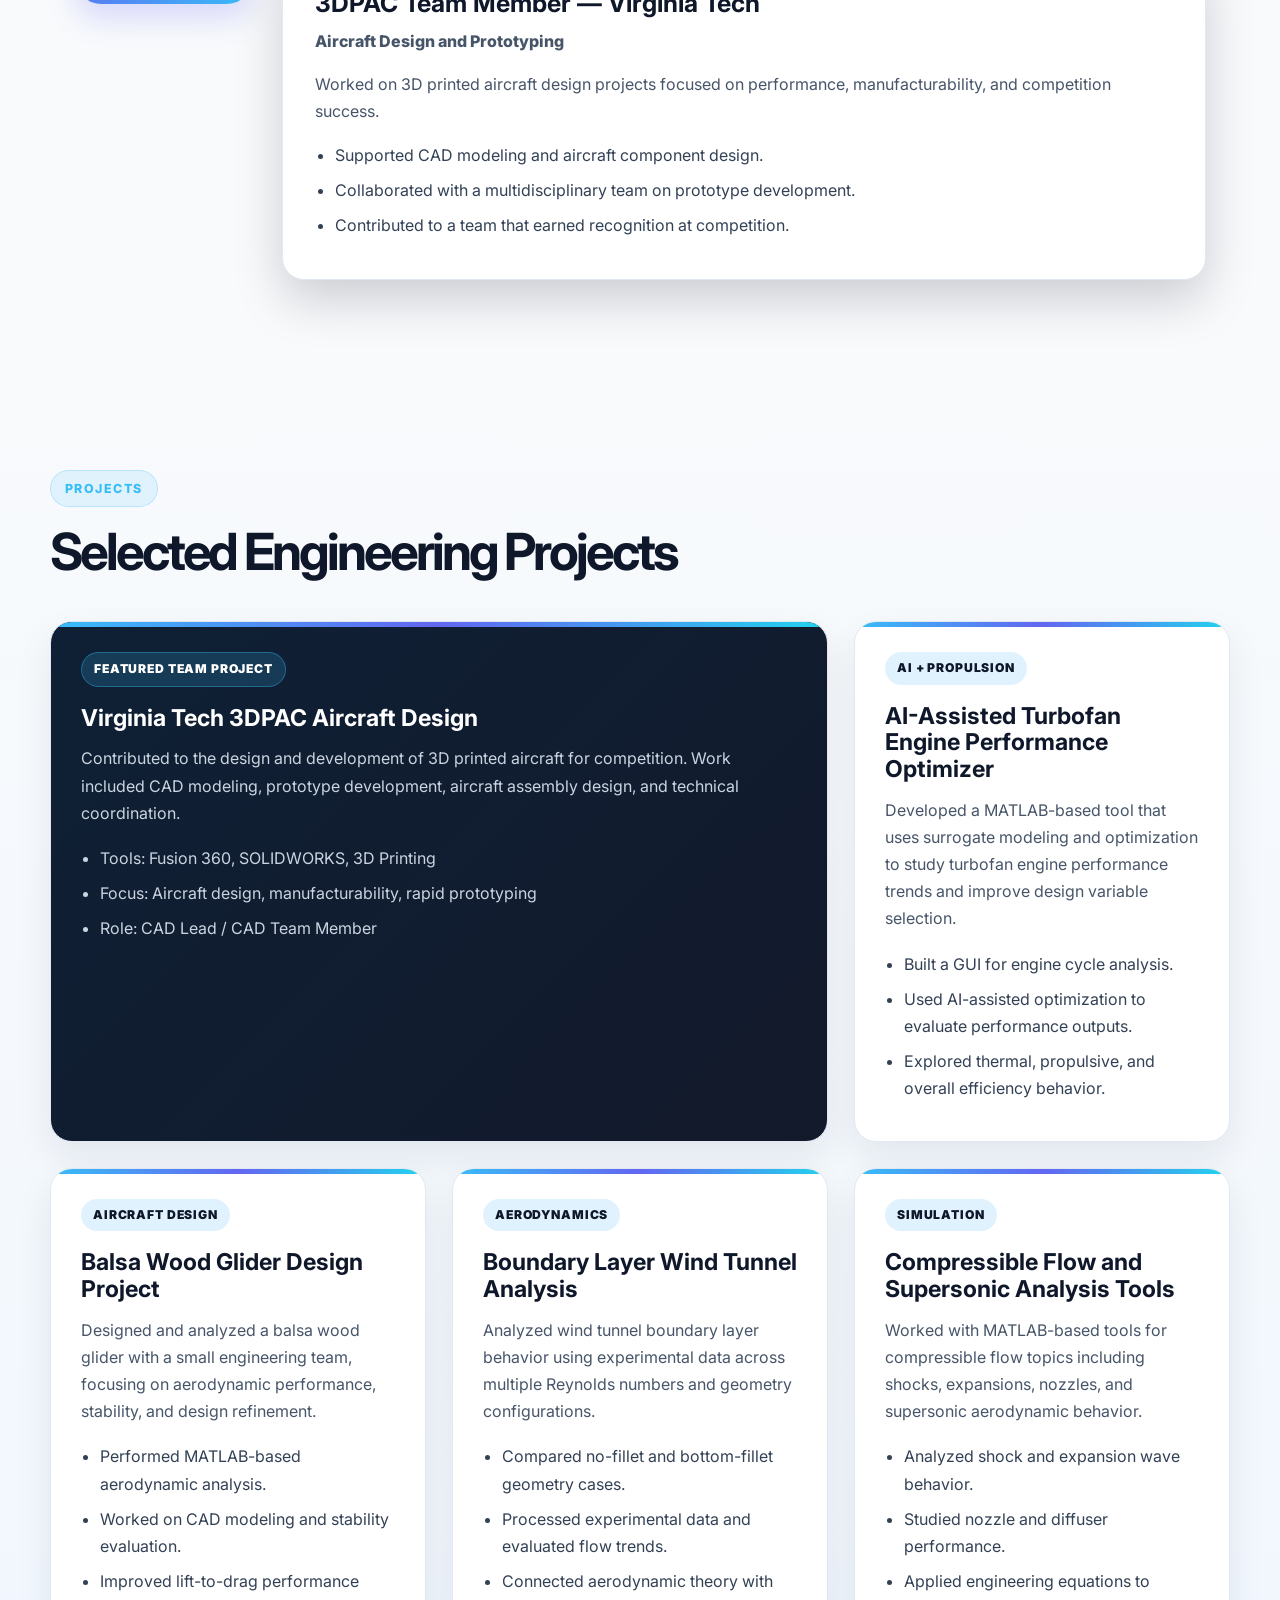
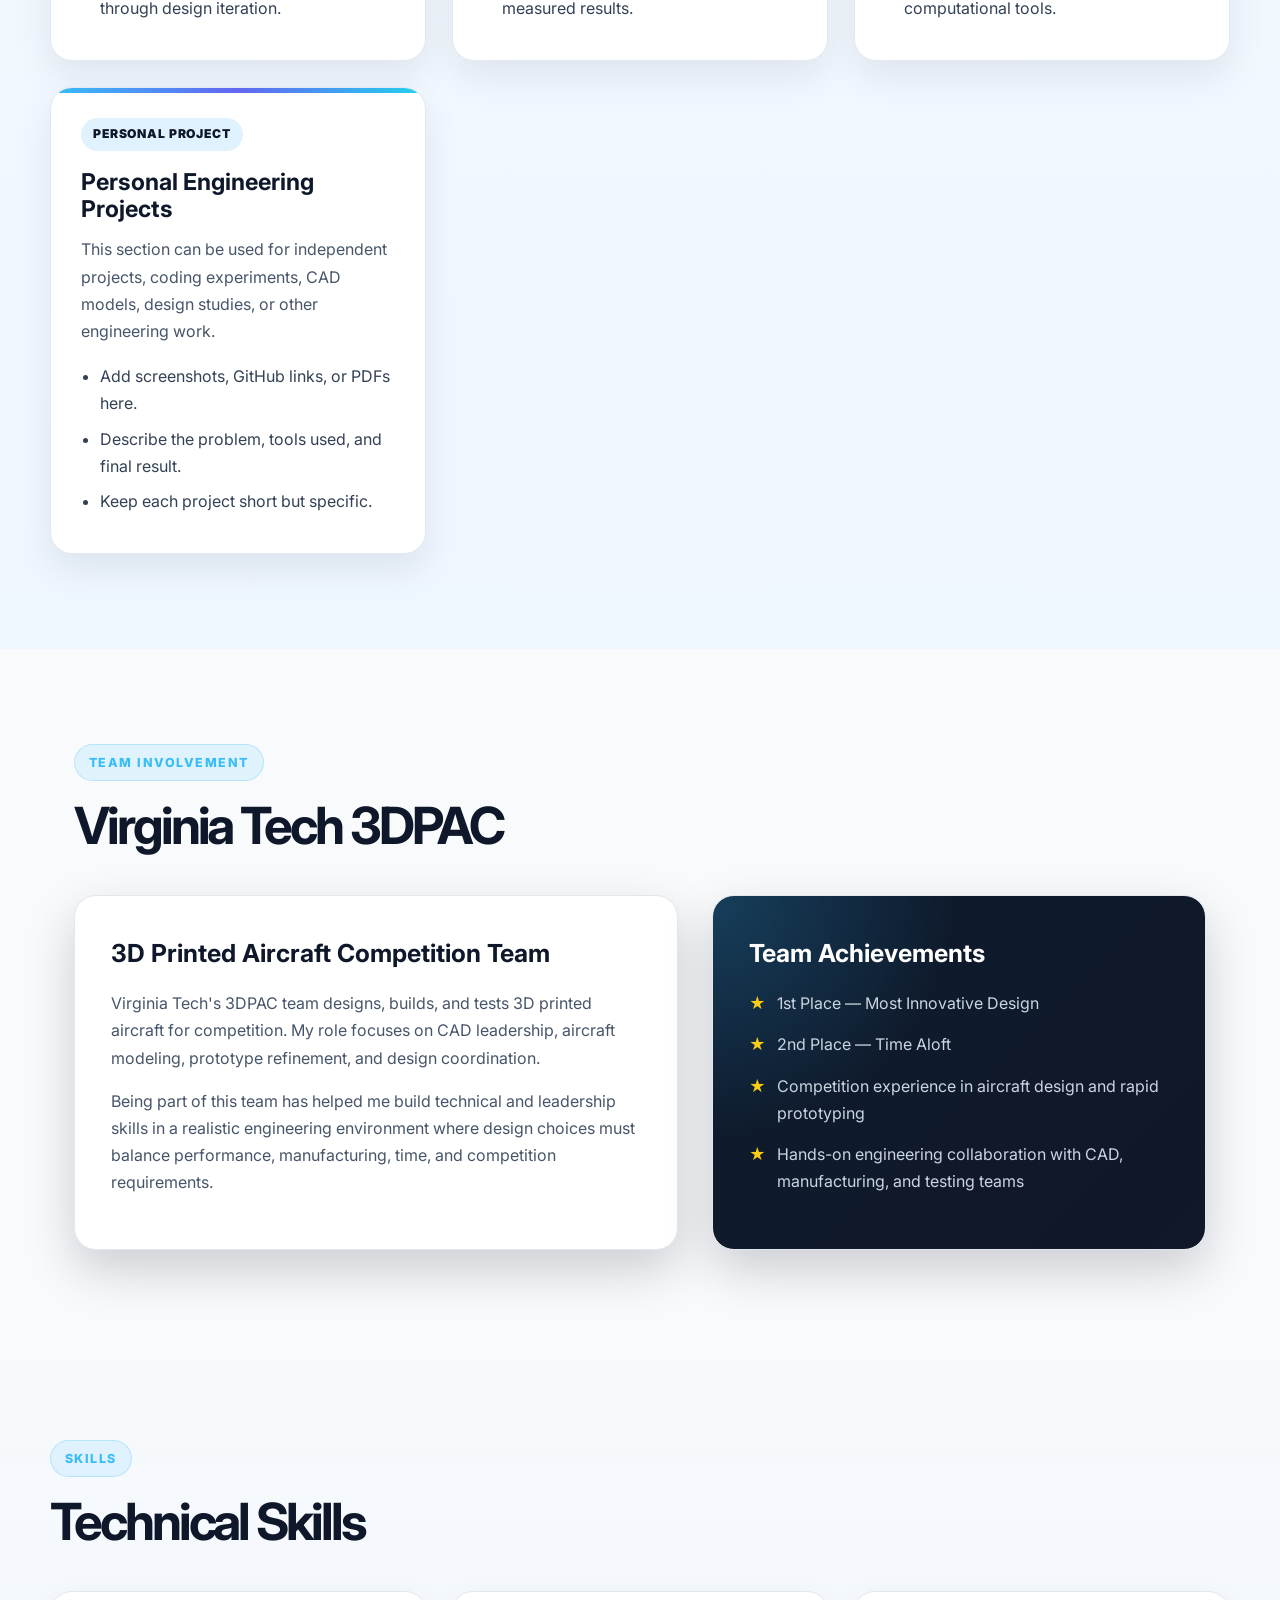
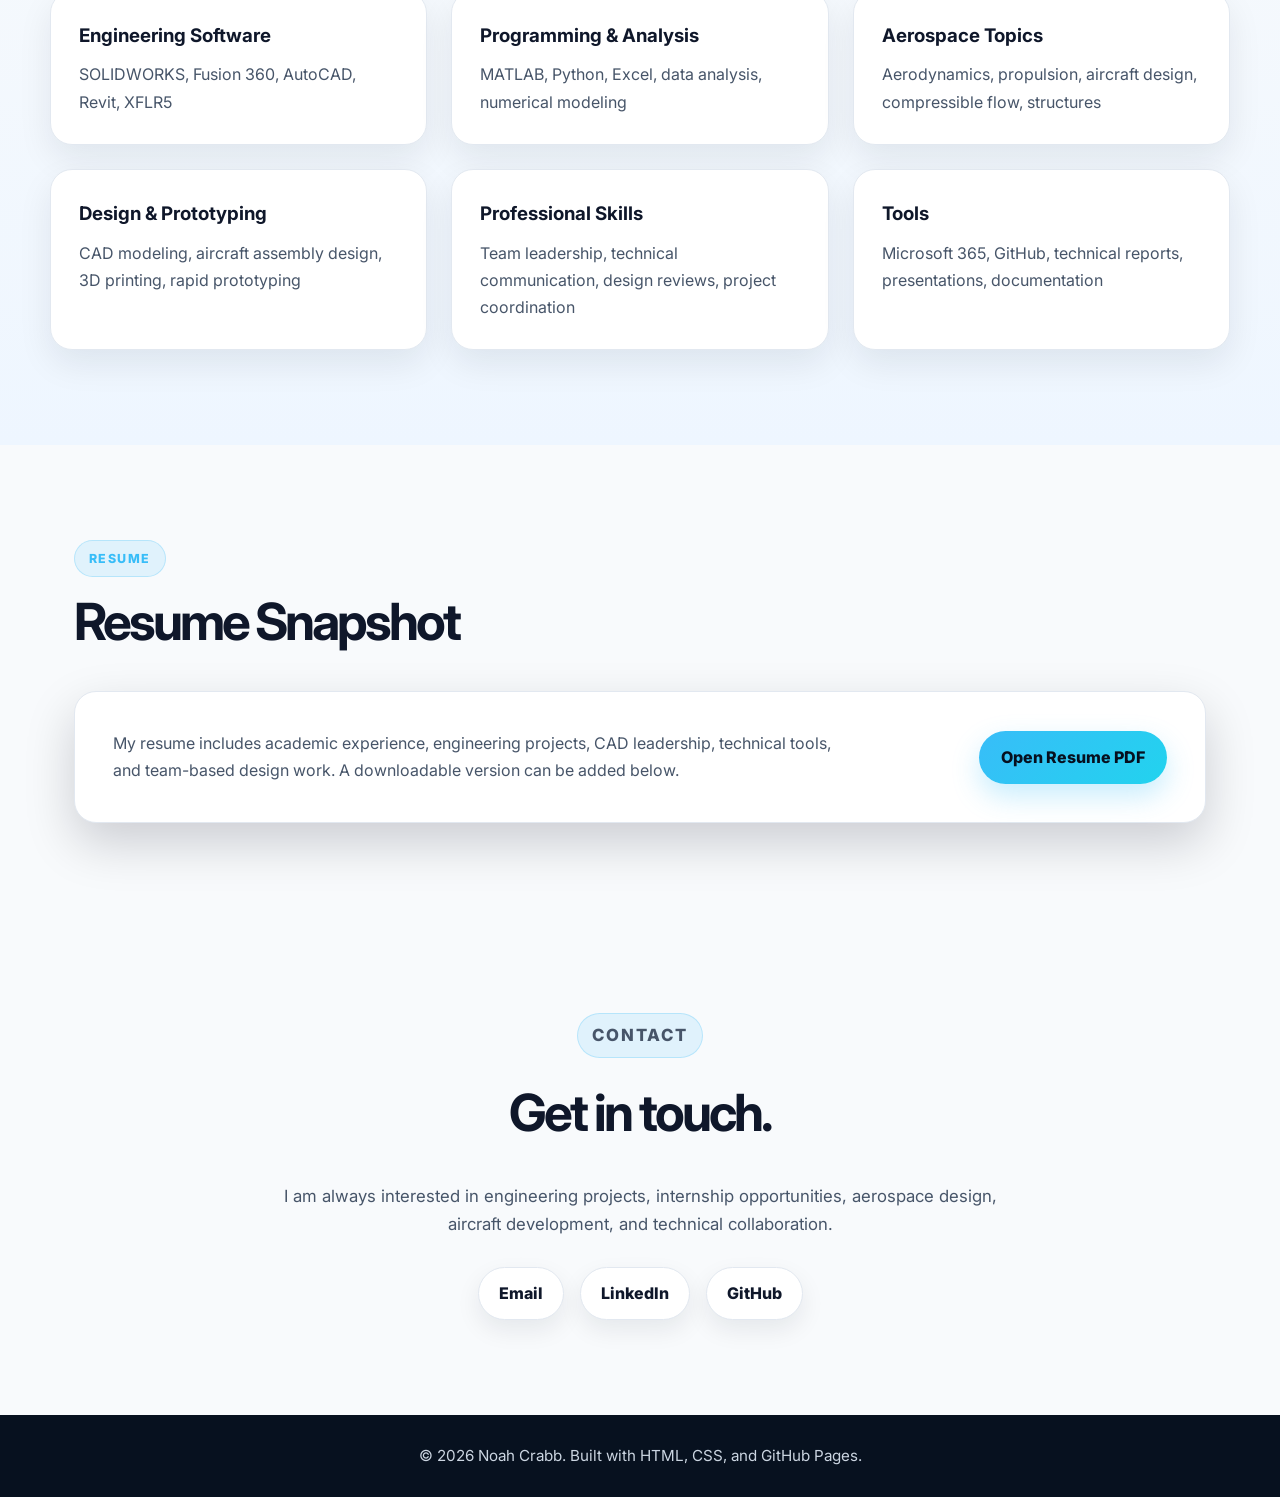
==== commit 823de1e2: "Update index.html" ====
--- a/index.html
+++ b/index.html
@@ -45,6 +45,20 @@
       analysis, and AI-assisted engineering tools.
     </p>
 
+<div class="hero-flight" aria-hidden="true">
+  <svg viewBox="0 0 300 140" class="rc-craft-svg">
+    <path class="contrail" d="M15 78 C 70 78, 115 78, 170 78"></path>
+
+    <g class="plane-shape">
+      <ellipse cx="205" cy="78" rx="42" ry="10"></ellipse>
+      <polygon points="185,78 160,58 178,58 198,72"></polygon>
+      <polygon points="187,78 160,98 178,98 198,84"></polygon>
+      <polygon points="228,76 245,60 238,78 245,95"></polygon>
+      <polygon points="240,78 272,72 272,84"></polygon>
+    </g>
+  </svg>
+</div>
+    
     <div class="hero-buttons">
       <a href="#projects" class="btn primary-btn">View My Projects</a>
       <a href="Noah_Crabb_Resume.pdf" class="btn secondary-btn" target="_blank">Download Resume</a>
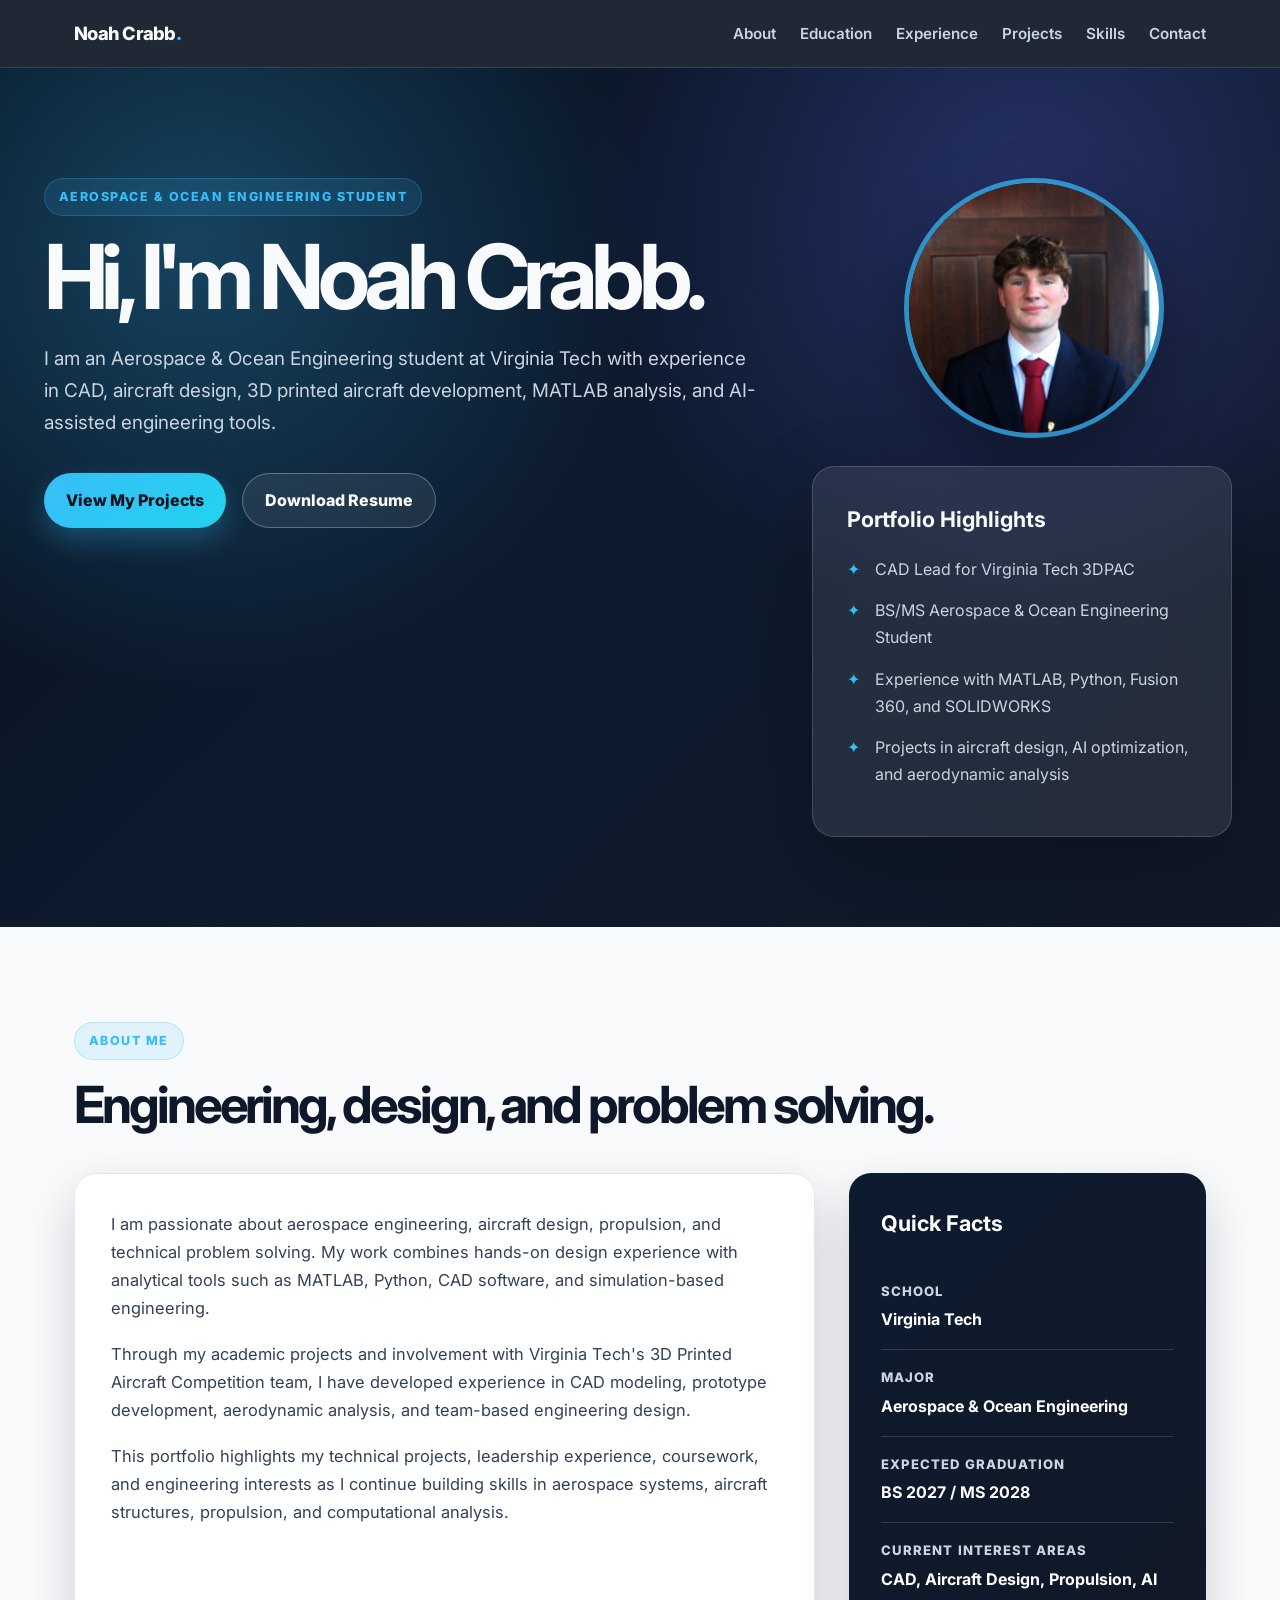
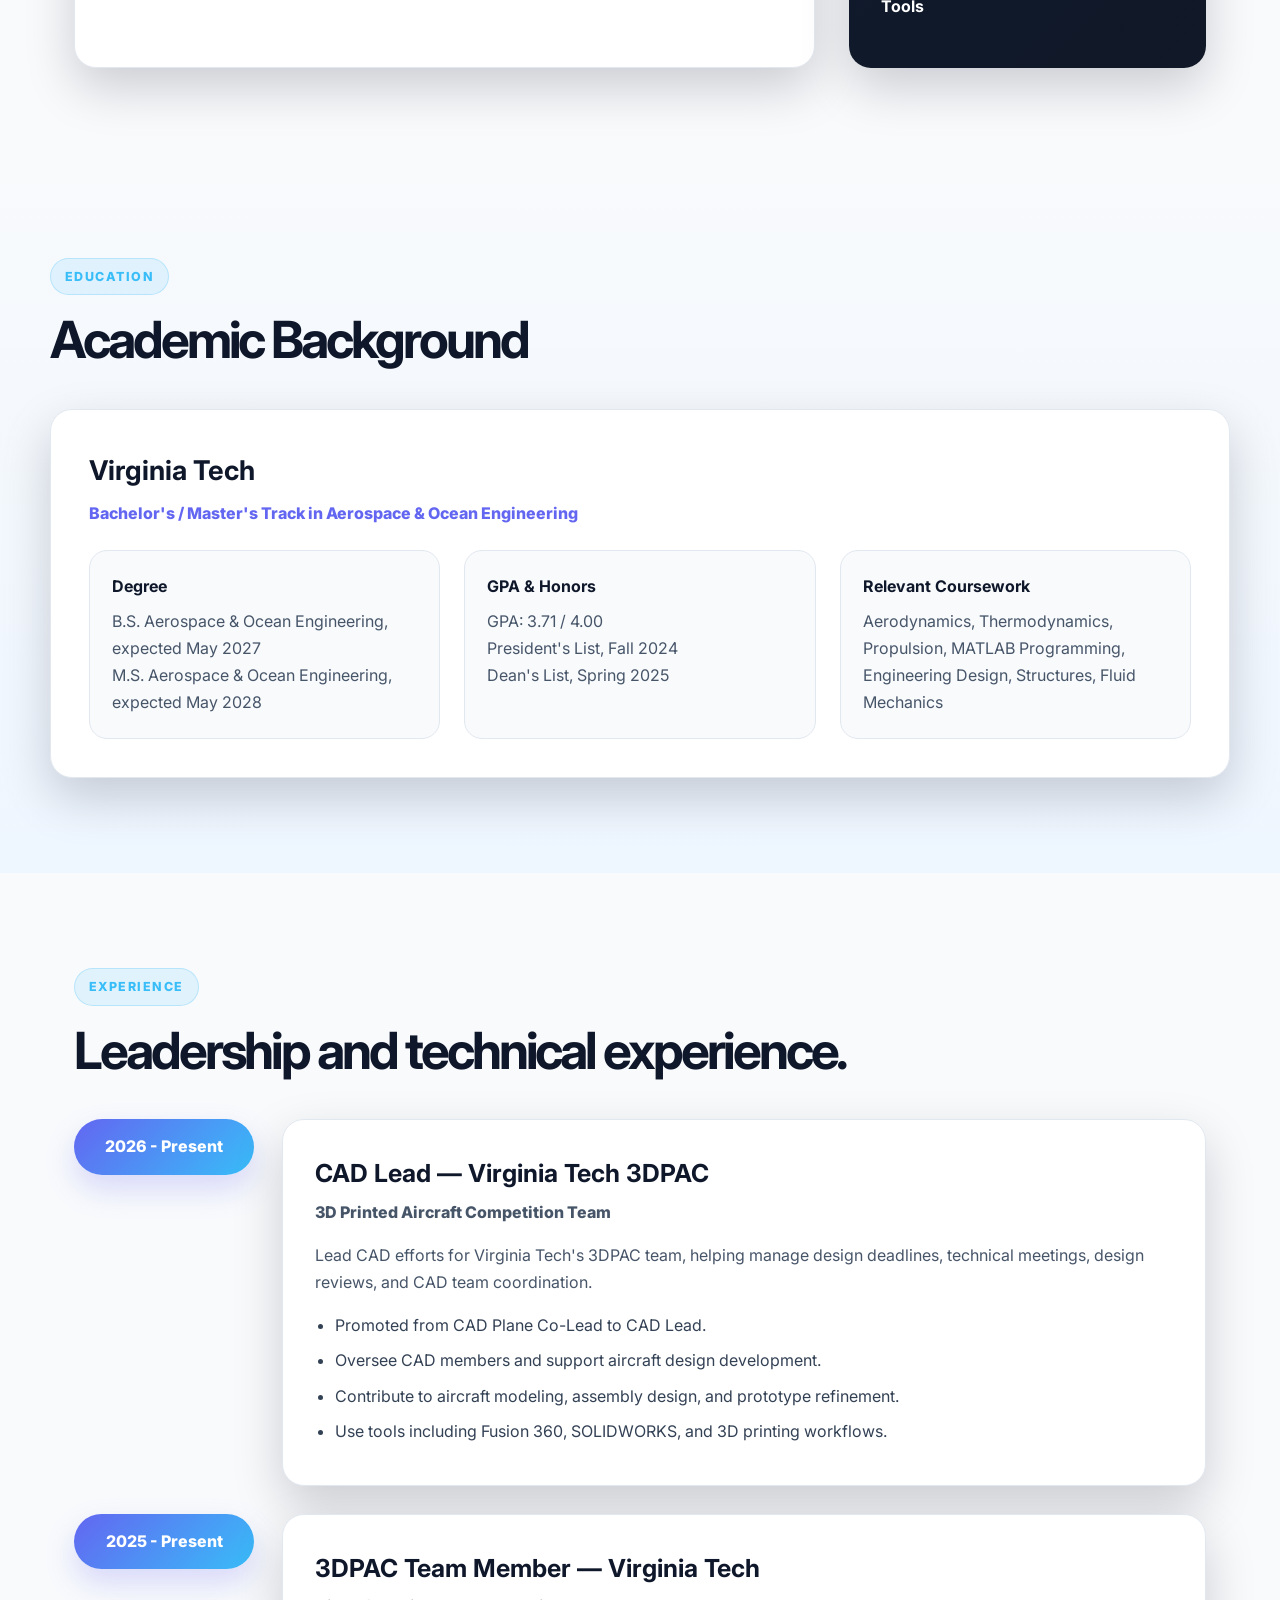
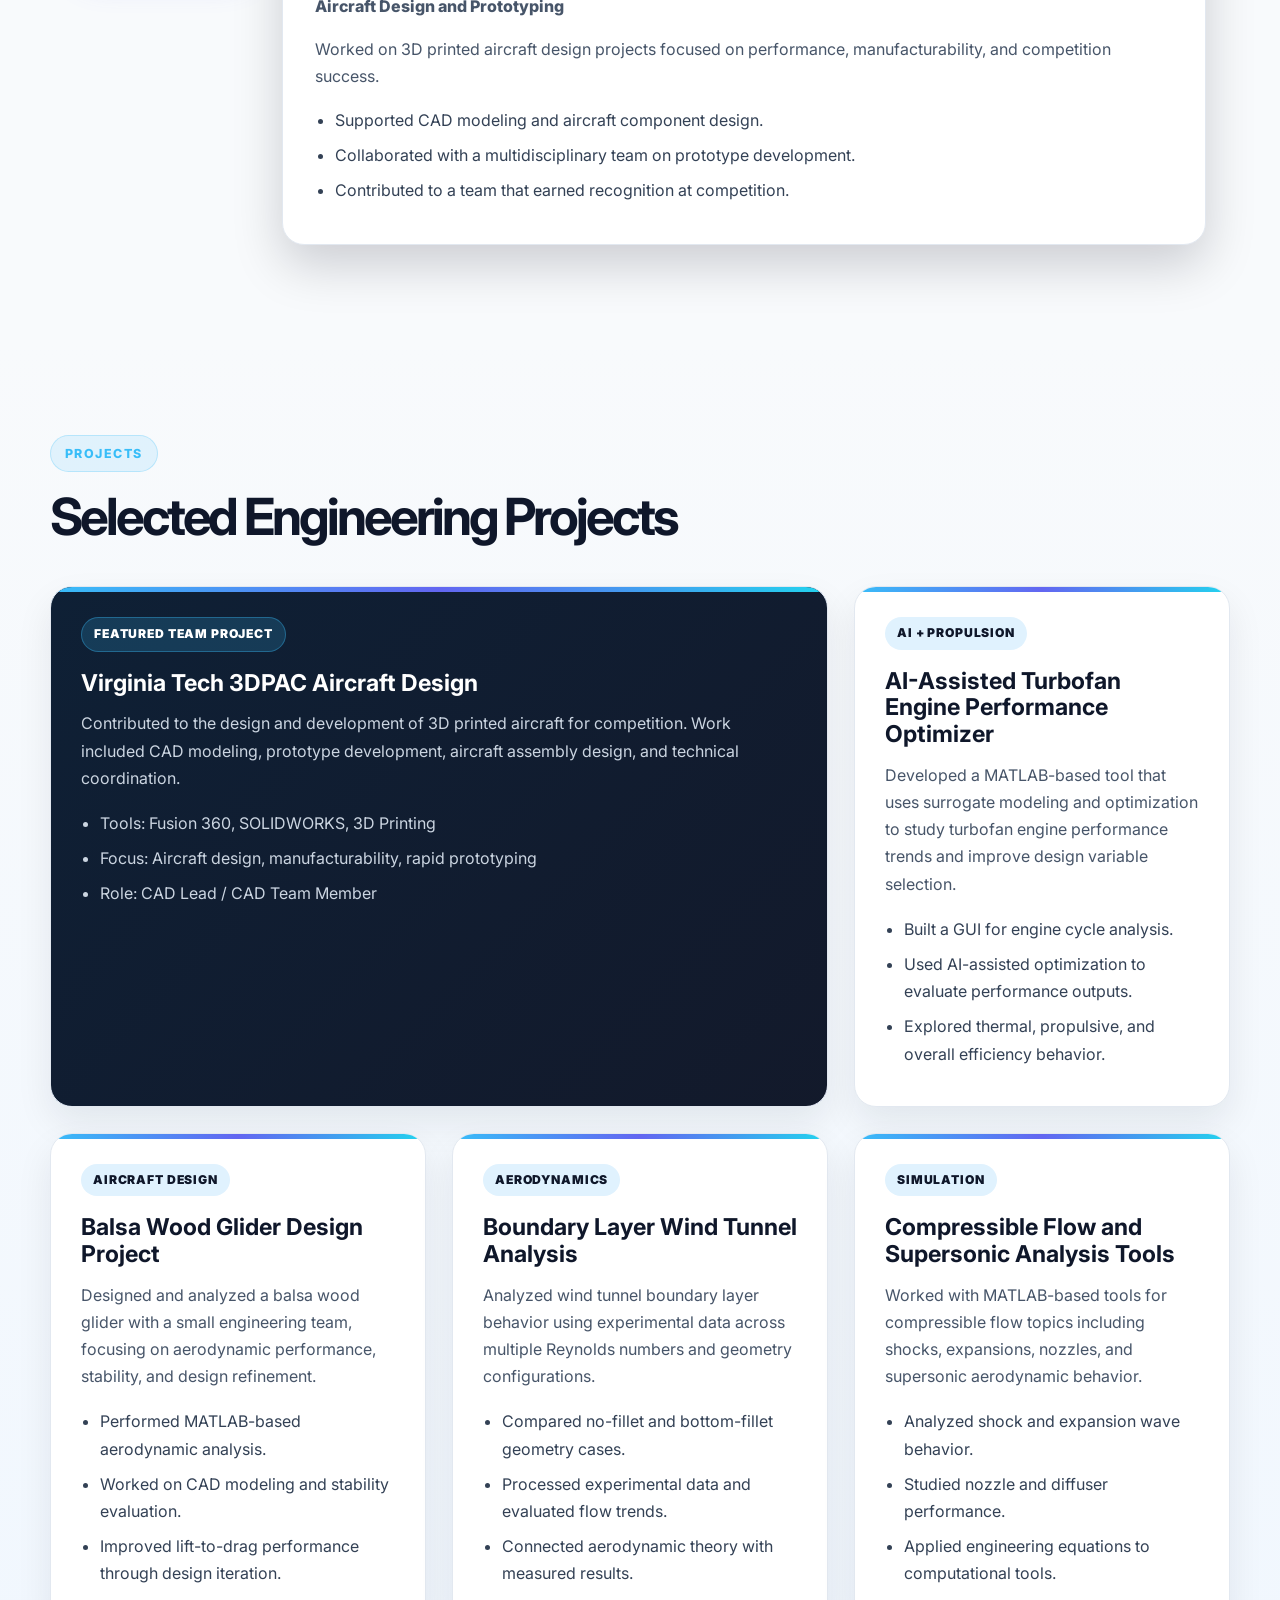
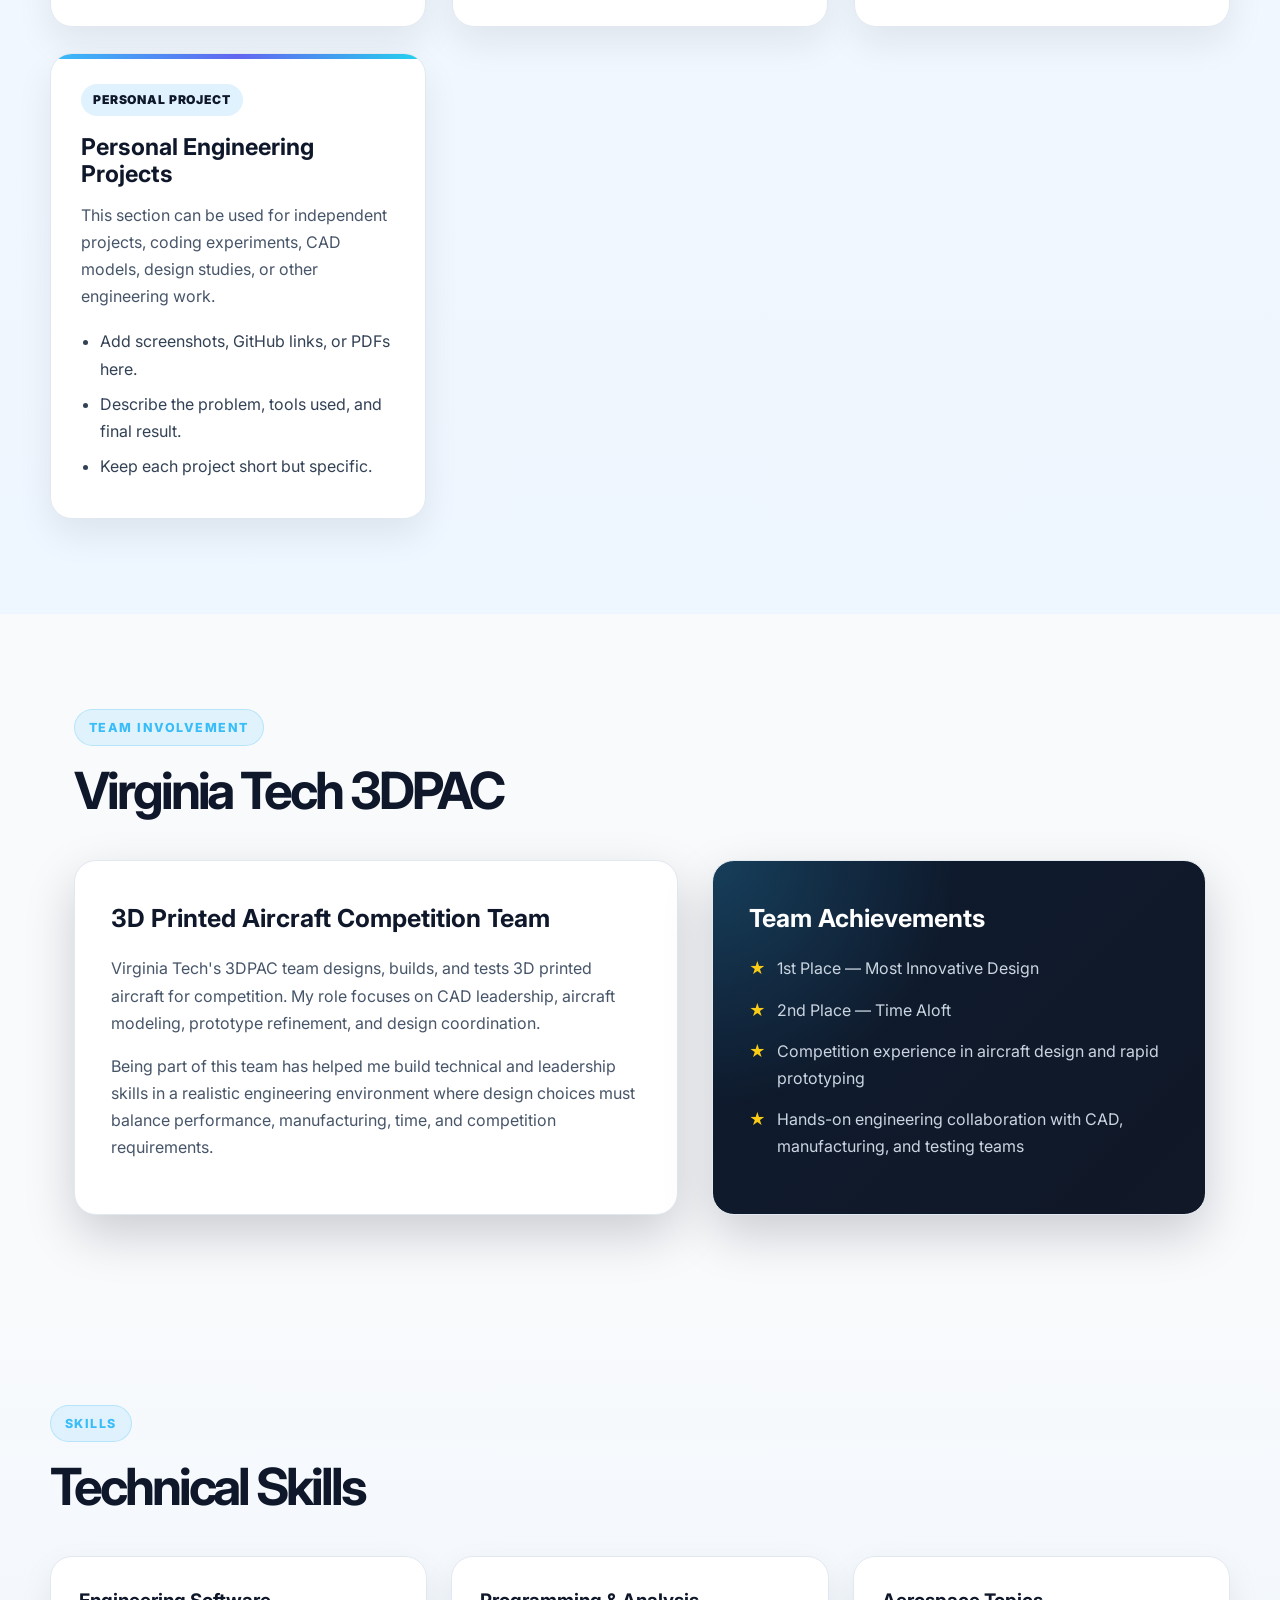
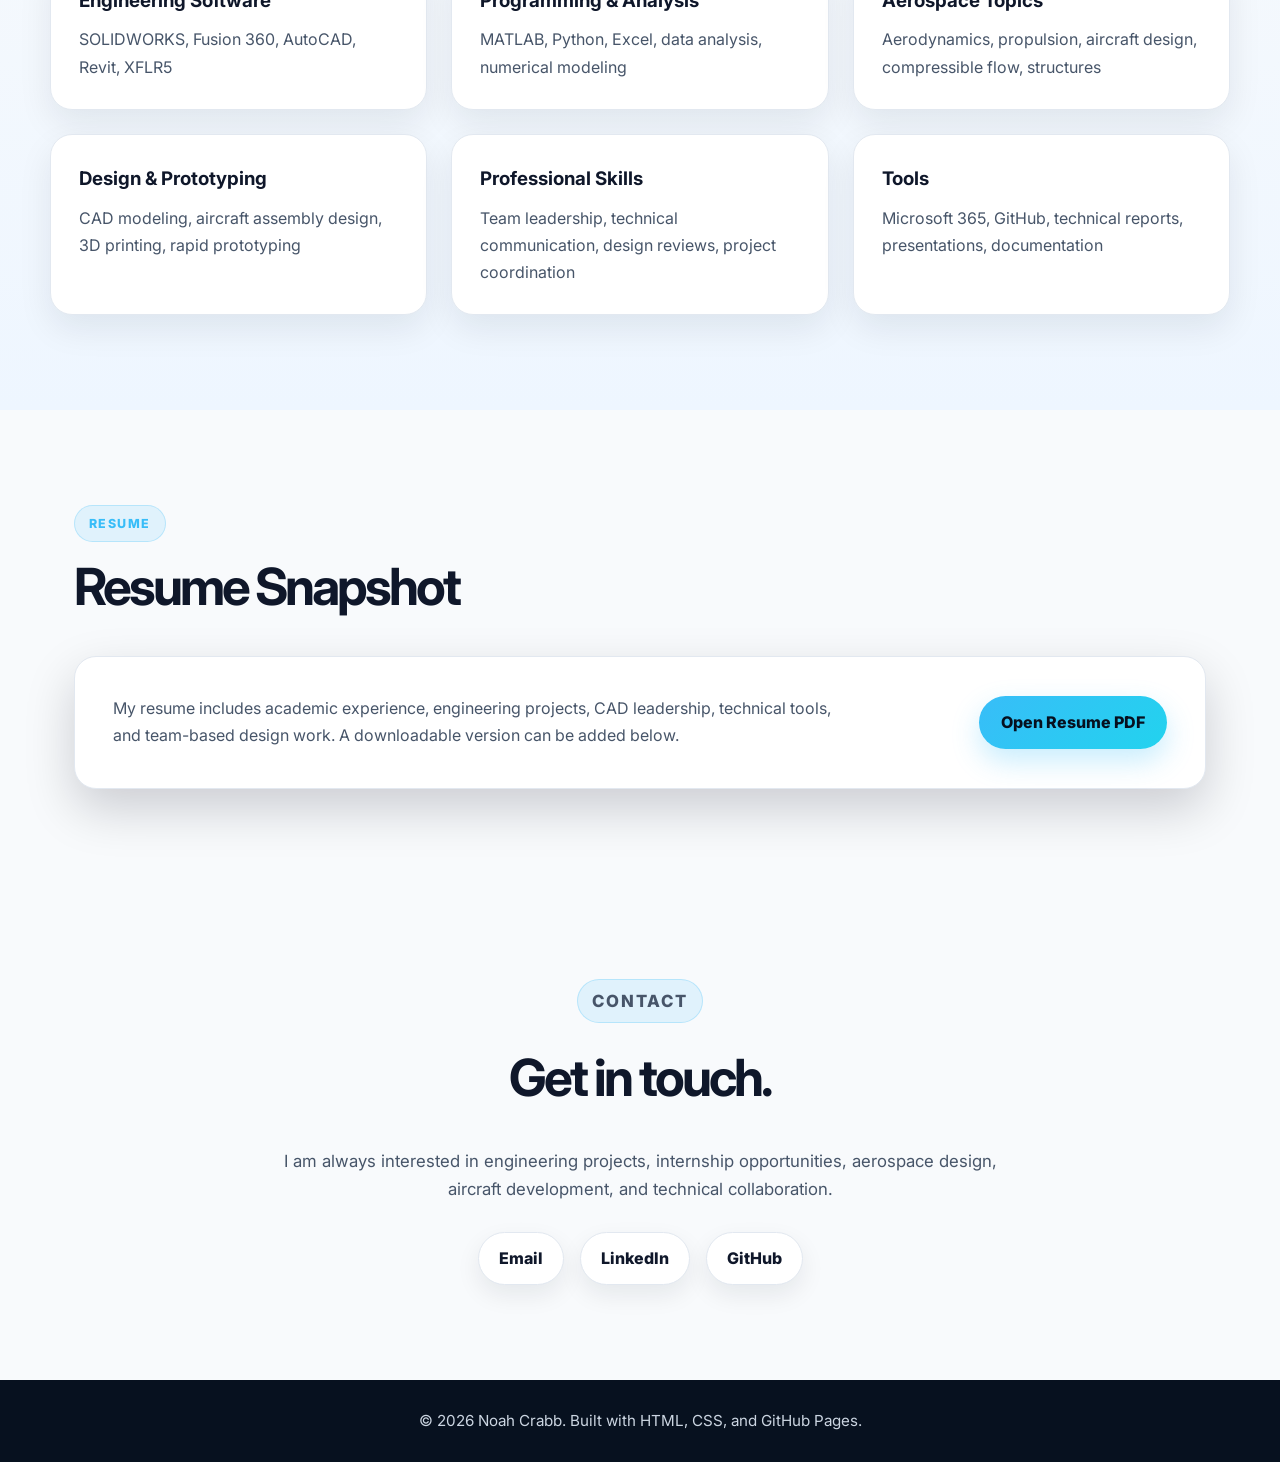
==== commit 401372cc: "Update index.html" ====
--- a/index.html
+++ b/index.html
@@ -44,20 +44,6 @@
       experience in CAD, aircraft design, 3D printed aircraft development, MATLAB
       analysis, and AI-assisted engineering tools.
     </p>
-
-<div class="hero-flight" aria-hidden="true">
-  <svg viewBox="0 0 300 140" class="rc-craft-svg">
-    <path class="contrail" d="M15 78 C 70 78, 115 78, 170 78"></path>
-
-    <g class="plane-shape">
-      <ellipse cx="205" cy="78" rx="42" ry="10"></ellipse>
-      <polygon points="185,78 160,58 178,58 198,72"></polygon>
-      <polygon points="187,78 160,98 178,98 198,84"></polygon>
-      <polygon points="228,76 245,60 238,78 245,95"></polygon>
-      <polygon points="240,78 272,72 272,84"></polygon>
-    </g>
-  </svg>
-</div>
     
     <div class="hero-buttons">
       <a href="#projects" class="btn primary-btn">View My Projects</a>
--- a/style.css
+++ b/style.css
@@ -128,6 +128,73 @@
   margin-left: auto;
 }
 
+.hero {
+  position: relative;
+  overflow: hidden;
+}
+
+.hero-flight {
+  position: absolute;
+  top: 90px;
+  right: 40px;
+  width: 260px;
+  opacity: 0.22;
+  pointer-events: none;
+  animation: flyFloat 6s ease-in-out infinite;
+}
+
+.rc-craft-svg {
+  width: 100%;
+  height: auto;
+}
+
+.plane-shape {
+  fill: #7dd3fc;
+  filter: drop-shadow(0 0 12px rgba(56, 189, 248, 0.25));
+}
+
+.contrail {
+  fill: none;
+  stroke: rgba(255, 255, 255, 0.35);
+  stroke-width: 3;
+  stroke-linecap: round;
+  stroke-dasharray: 8 8;
+  animation: dashMove 8s linear infinite;
+}
+
+@keyframes flyFloat {
+  0%, 100% {
+    transform: translateY(0px) translateX(0px) rotate(-6deg);
+  }
+  50% {
+    transform: translateY(-12px) translateX(-10px) rotate(-2deg);
+  }
+}
+
+@keyframes dashMove {
+  from {
+    stroke-dashoffset: 0;
+  }
+  to {
+    stroke-dashoffset: -80;
+  }
+}
+
+@media (max-width: 900px) {
+  .hero-flight {
+    width: 180px;
+    top: 70px;
+    right: 18px;
+    opacity: 0.16;
+  }
+}
+
+@media (max-width: 650px) {
+  .hero-flight {
+    display: none;
+  }
+}
+
 .eyebrow {
   display: inline-block;
   color: var(--primary);
--- a/style.css
+++ b/style.css
@@ -128,6 +128,73 @@
   margin-left: auto;
 }
 
+.hero {
+  position: relative;
+  overflow: hidden;
+}
+
+.hero-flight {
+  position: absolute;
+  top: 90px;
+  right: 40px;
+  width: 260px;
+  opacity: 0.22;
+  pointer-events: none;
+  animation: flyFloat 6s ease-in-out infinite;
+}
+
+.rc-craft-svg {
+  width: 100%;
+  height: auto;
+}
+
+.plane-shape {
+  fill: #7dd3fc;
+  filter: drop-shadow(0 0 12px rgba(56, 189, 248, 0.25));
+}
+
+.contrail {
+  fill: none;
+  stroke: rgba(255, 255, 255, 0.35);
+  stroke-width: 3;
+  stroke-linecap: round;
+  stroke-dasharray: 8 8;
+  animation: dashMove 8s linear infinite;
+}
+
+@keyframes flyFloat {
+  0%, 100% {
+    transform: translateY(0px) translateX(0px) rotate(-6deg);
+  }
+  50% {
+    transform: translateY(-12px) translateX(-10px) rotate(-2deg);
+  }
+}
+
+@keyframes dashMove {
+  from {
+    stroke-dashoffset: 0;
+  }
+  to {
+    stroke-dashoffset: -80;
+  }
+}
+
+@media (max-width: 900px) {
+  .hero-flight {
+    width: 180px;
+    top: 70px;
+    right: 18px;
+    opacity: 0.16;
+  }
+}
+
+@media (max-width: 650px) {
+  .hero-flight {
+    display: none;
+  }
+}
+
 .eyebrow {
   display: inline-block;
   color: var(--primary);
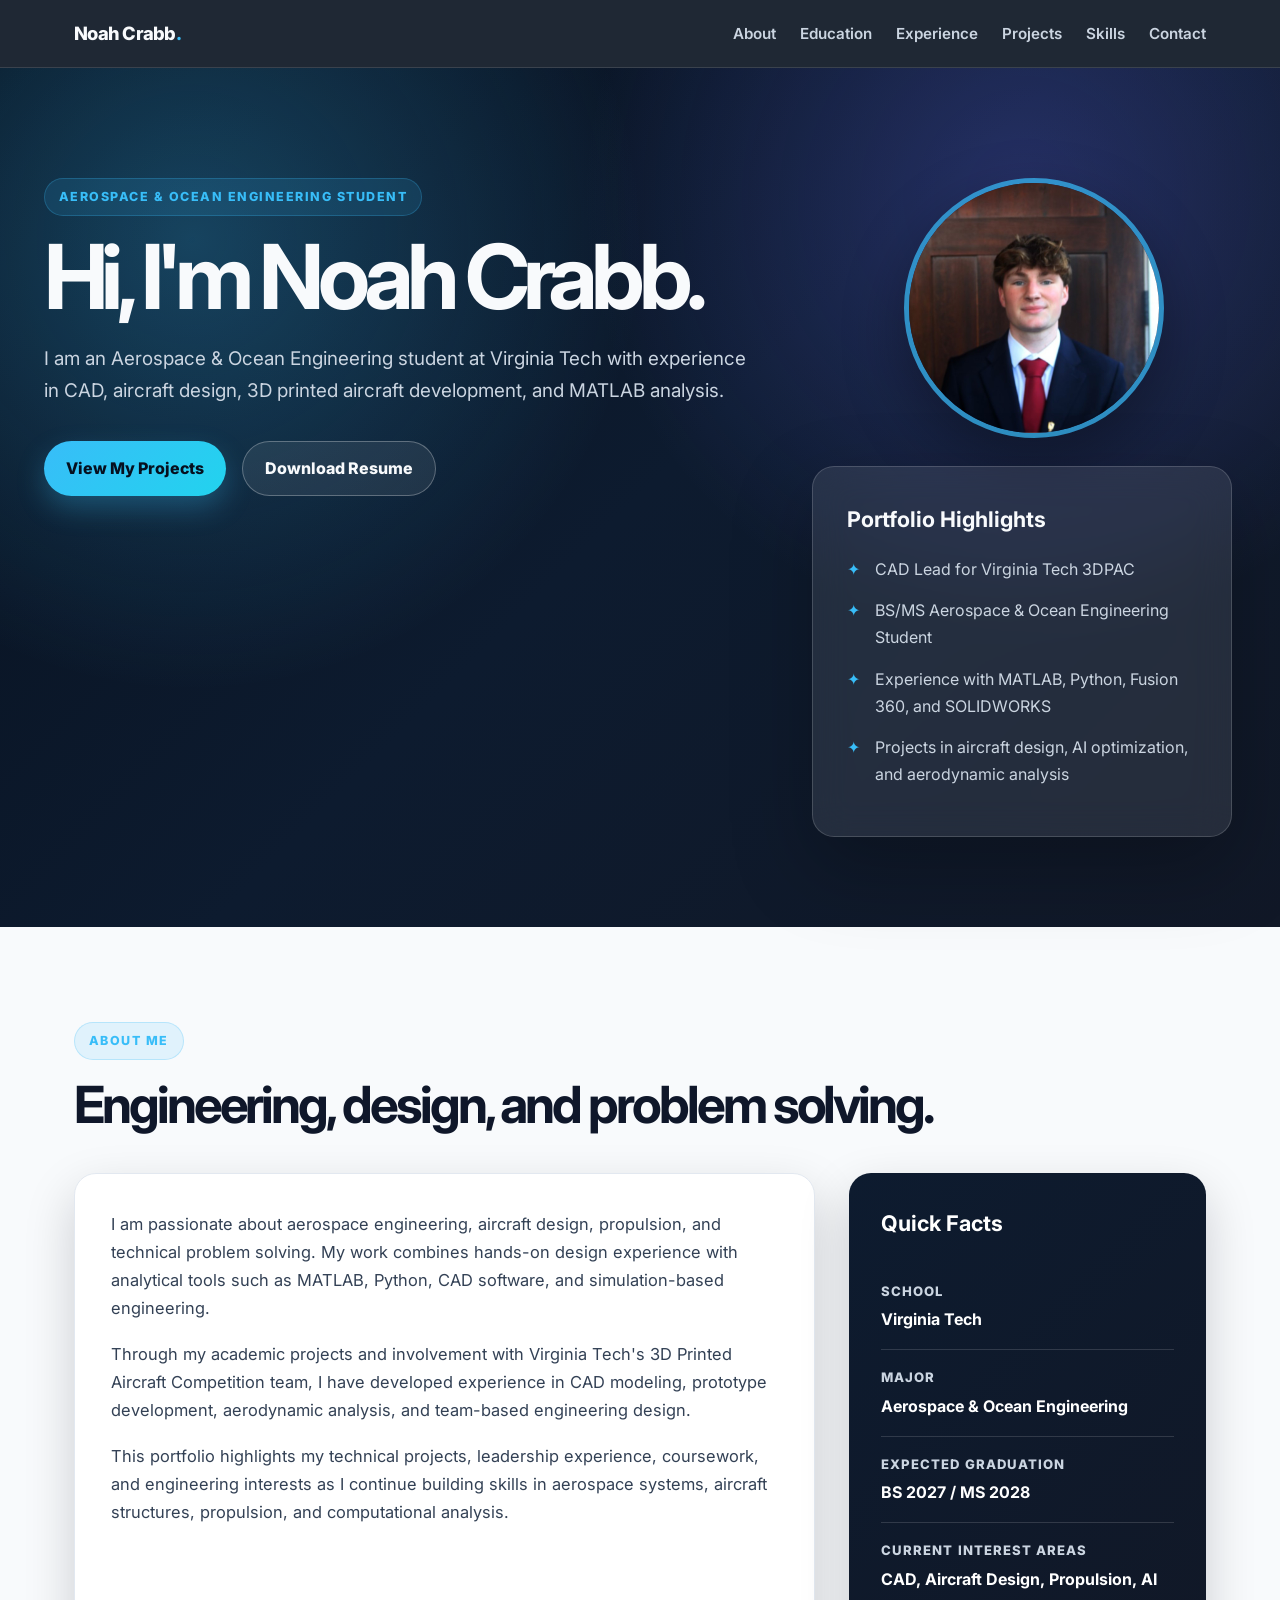
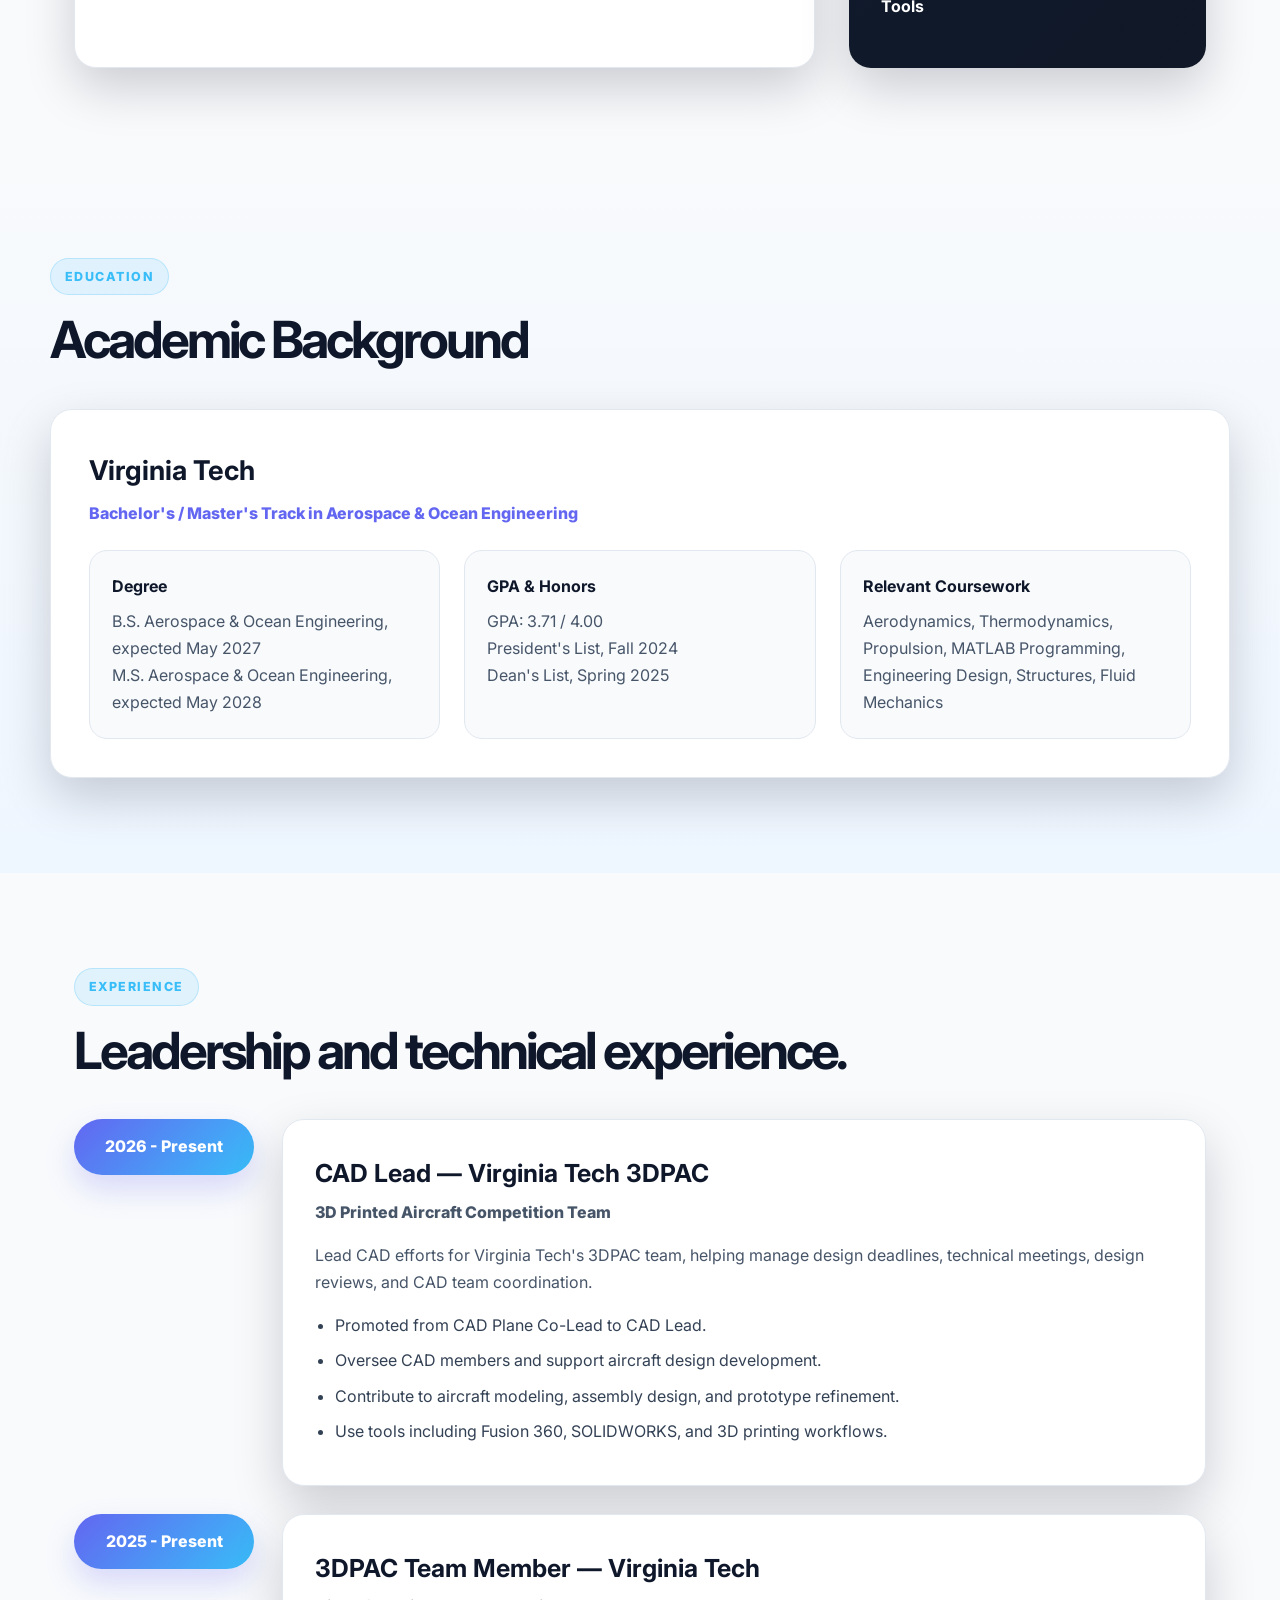
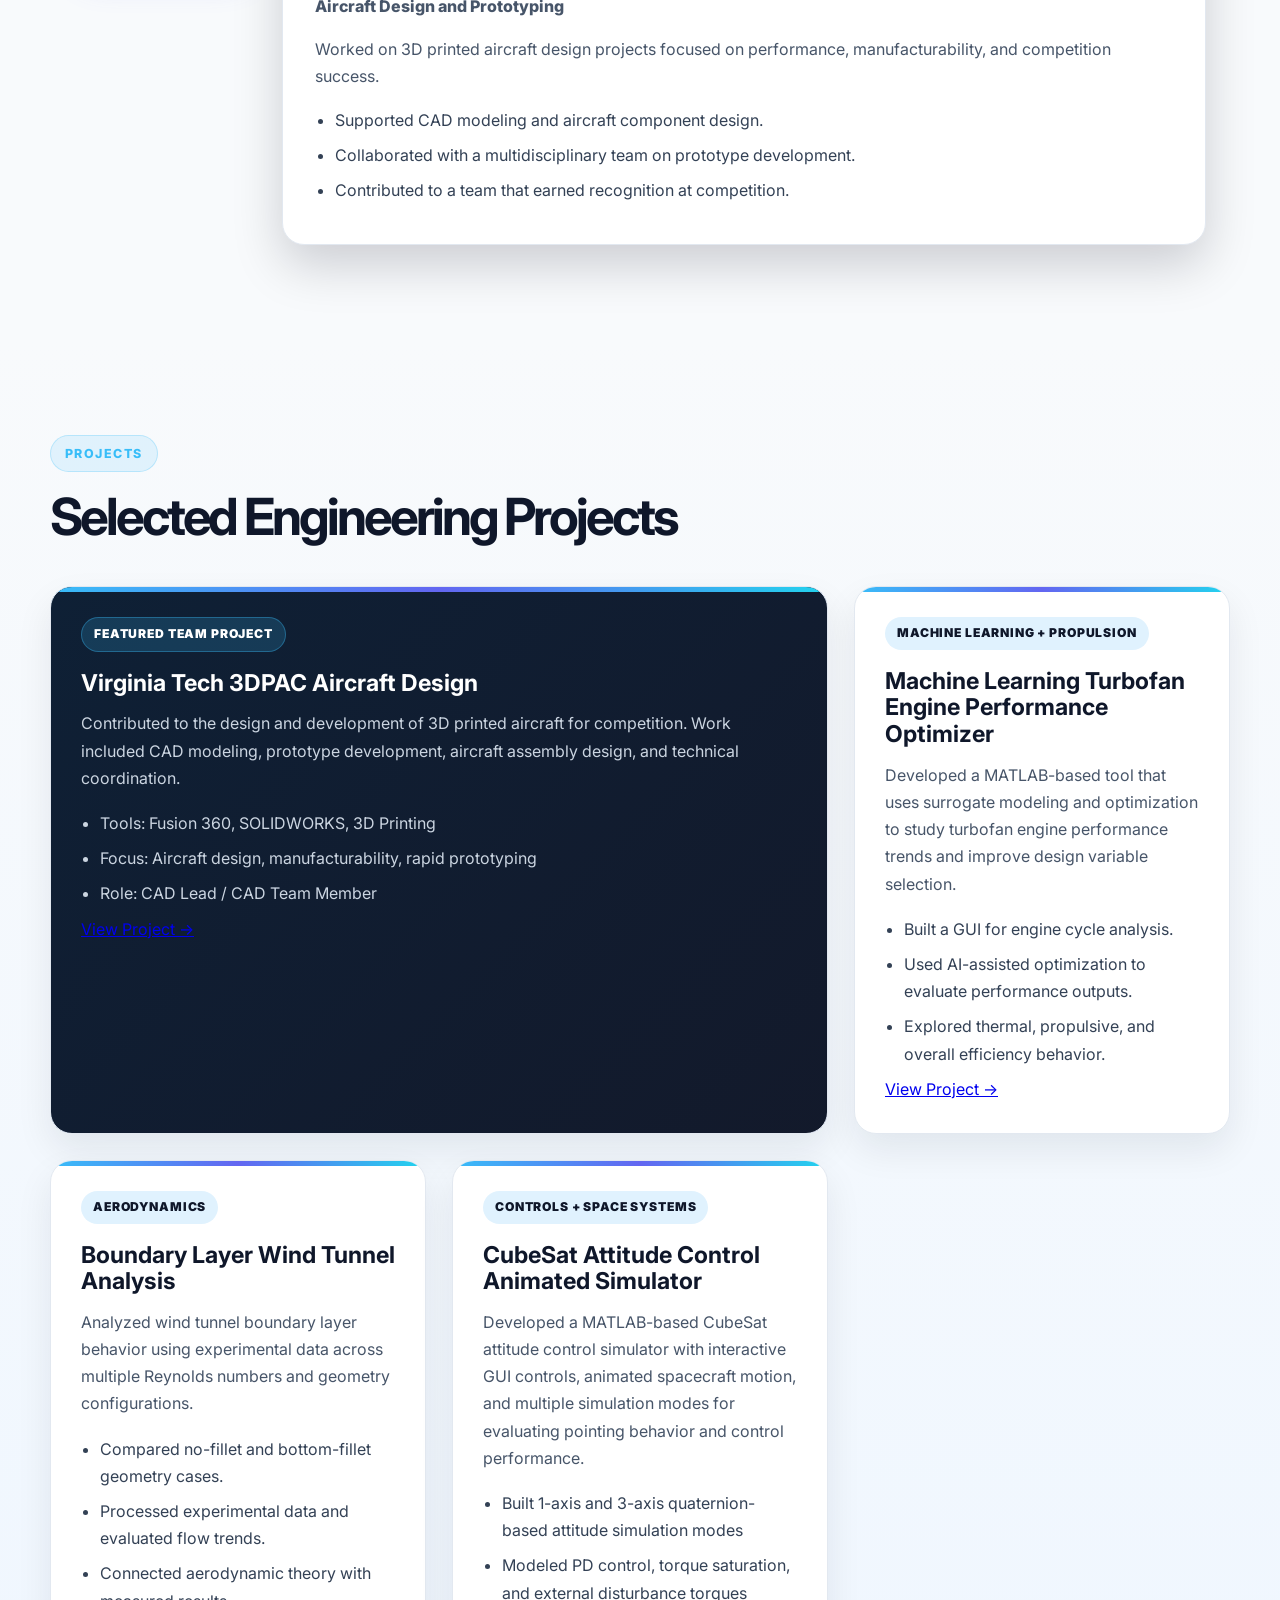
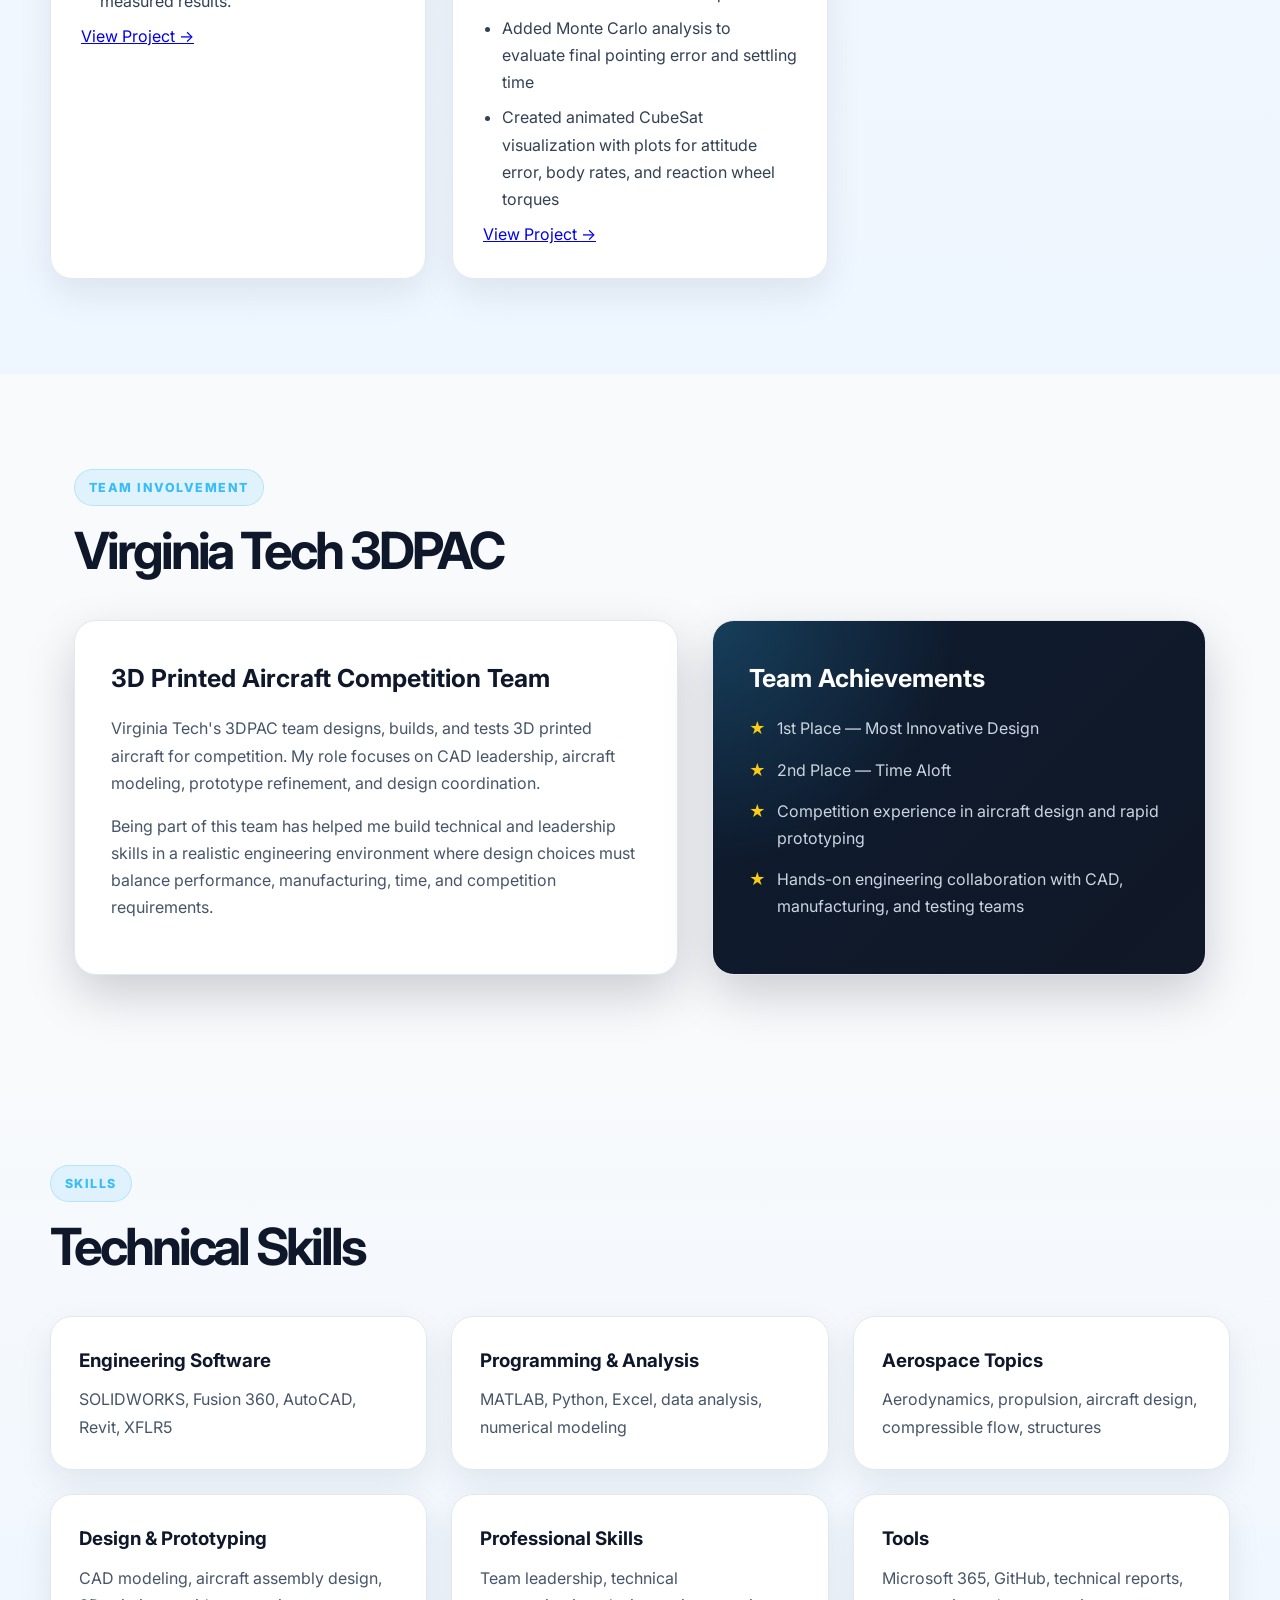
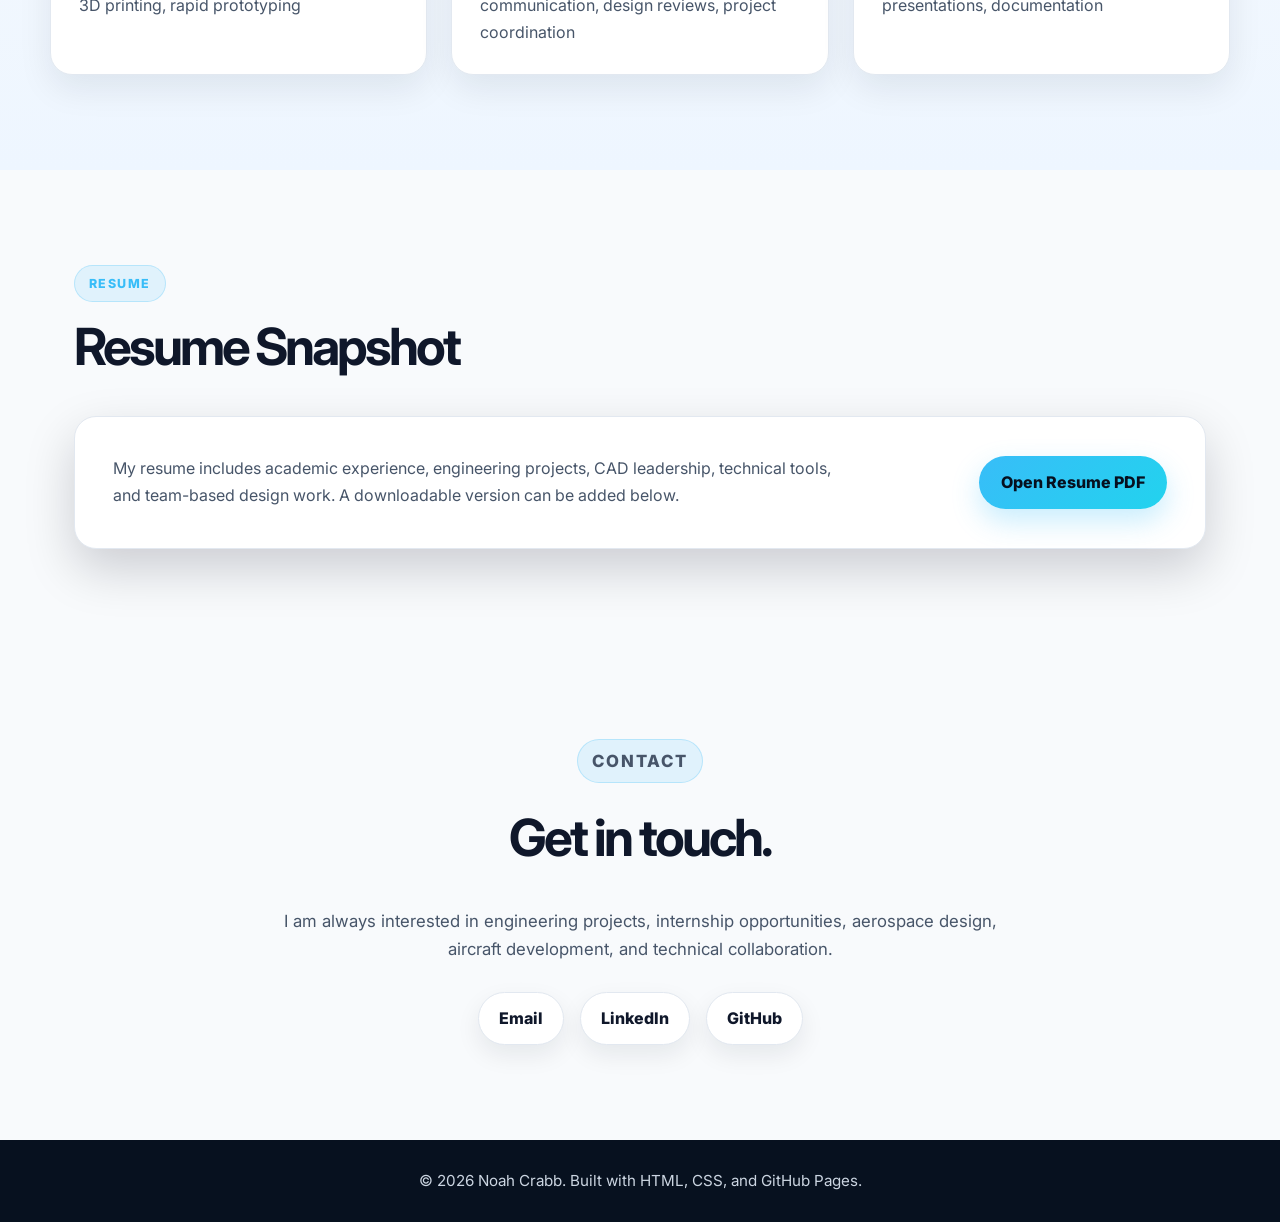
==== commit 3335c59e: "Update index.html" ====
--- a/index.html
+++ b/index.html
@@ -41,8 +41,8 @@
 
     <p class="hero-subtitle">
       I am an Aerospace & Ocean Engineering student at Virginia Tech with
-      experience in CAD, aircraft design, 3D printed aircraft development, MATLAB
-      analysis, and AI-assisted engineering tools.
+      experience in CAD, aircraft design, 3D printed aircraft development, and MATLAB
+      analysis.
     </p>
     
     <div class="hero-buttons">
@@ -218,11 +218,12 @@
           <li>Focus: Aircraft design, manufacturability, rapid prototyping</li>
           <li>Role: CAD Lead / CAD Team Member</li>
         </ul>
+        <a href="projects/3DPAC.html" class="project-link">View Project →</a>
       </article>
 
       <article class="project-card">
-        <div class="project-tag">AI + Propulsion</div>
-        <h3>AI-Assisted Turbofan Engine Performance Optimizer</h3>
+        <div class="project-tag">Machine Learning + Propulsion</div>
+        <h3>Machine Learning Turbofan Engine Performance Optimizer</h3>
         <p>
           Developed a MATLAB-based tool that uses surrogate modeling and optimization to study turbofan
           engine performance trends and improve design variable selection.
@@ -232,20 +233,7 @@
           <li>Used AI-assisted optimization to evaluate performance outputs.</li>
           <li>Explored thermal, propulsive, and overall efficiency behavior.</li>
         </ul>
-      </article>
-
-      <article class="project-card">
-        <div class="project-tag">Aircraft Design</div>
-        <h3>Balsa Wood Glider Design Project</h3>
-        <p>
-          Designed and analyzed a balsa wood glider with a small engineering team, focusing on
-          aerodynamic performance, stability, and design refinement.
-        </p>
-        <ul>
-          <li>Performed MATLAB-based aerodynamic analysis.</li>
-          <li>Worked on CAD modeling and stability evaluation.</li>
-          <li>Improved lift-to-drag performance through design iteration.</li>
-        </ul>
+        <a href="projects/turbofan_optimizer.html" class="project-link">View Project →</a>
       </article>
 
       <article class="project-card">
@@ -260,35 +248,29 @@
           <li>Processed experimental data and evaluated flow trends.</li>
           <li>Connected aerodynamic theory with measured results.</li>
         </ul>
+        <a href="projects/wind_tunnel_analysis.html" class="project-link">View Project →</a>
       </article>
 
-      <article class="project-card">
-        <div class="project-tag">Simulation</div>
-        <h3>Compressible Flow and Supersonic Analysis Tools</h3>
-        <p>
-          Worked with MATLAB-based tools for compressible flow topics including shocks, expansions,
-          nozzles, and supersonic aerodynamic behavior.
-        </p>
-        <ul>
-          <li>Analyzed shock and expansion wave behavior.</li>
-          <li>Studied nozzle and diffuser performance.</li>
-          <li>Applied engineering equations to computational tools.</li>
-        </ul>
-      </article>
-
-      <article class="project-card">
-        <div class="project-tag">Personal Project</div>
-        <h3>Personal Engineering Projects</h3>
-        <p>
-          This section can be used for independent projects, coding experiments, CAD models,
-          design studies, or other engineering work.
-        </p>
-        <ul>
-          <li>Add screenshots, GitHub links, or PDFs here.</li>
-          <li>Describe the problem, tools used, and final result.</li>
-          <li>Keep each project short but specific.</li>
-        </ul>
-      </article>
+     <article class="project-card">
+  <div class="project-tag">Controls + Space Systems</div>
+
+  <h3>CubeSat Attitude Control Animated Simulator</h3>
+
+  <p>
+    Developed a MATLAB-based CubeSat attitude control simulator with interactive GUI controls,
+    animated spacecraft motion, and multiple simulation modes for evaluating pointing behavior
+    and control performance.
+  </p>
+
+  <ul>
+    <li>Built 1-axis and 3-axis quaternion-based attitude simulation modes</li>
+    <li>Modeled PD control, torque saturation, and external disturbance torques</li>
+    <li>Added Monte Carlo analysis to evaluate final pointing error and settling time</li>
+    <li>Created animated CubeSat visualization with plots for attitude error, body rates, and reaction wheel torques</li>
+  </ul>
+
+  <a href="projects/cubesat-attitude.html" class="project-link">View Project →</a>
+</article>
 
     </div>
   </section>
--- a/style.css
+++ b/style.css
@@ -128,73 +128,6 @@
   margin-left: auto;
 }
 
-.hero {
-  position: relative;
-  overflow: hidden;
-}
-
-.hero-flight {
-  position: absolute;
-  top: 90px;
-  right: 40px;
-  width: 260px;
-  opacity: 0.22;
-  pointer-events: none;
-  animation: flyFloat 6s ease-in-out infinite;
-}
-
-.rc-craft-svg {
-  width: 100%;
-  height: auto;
-}
-
-.plane-shape {
-  fill: #7dd3fc;
-  filter: drop-shadow(0 0 12px rgba(56, 189, 248, 0.25));
-}
-
-.contrail {
-  fill: none;
-  stroke: rgba(255, 255, 255, 0.35);
-  stroke-width: 3;
-  stroke-linecap: round;
-  stroke-dasharray: 8 8;
-  animation: dashMove 8s linear infinite;
-}
-
-@keyframes flyFloat {
-  0%, 100% {
-    transform: translateY(0px) translateX(0px) rotate(-6deg);
-  }
-  50% {
-    transform: translateY(-12px) translateX(-10px) rotate(-2deg);
-  }
-}
-
-@keyframes dashMove {
-  from {
-    stroke-dashoffset: 0;
-  }
-  to {
-    stroke-dashoffset: -80;
-  }
-}
-
-@media (max-width: 900px) {
-  .hero-flight {
-    width: 180px;
-    top: 70px;
-    right: 18px;
-    opacity: 0.16;
-  }
-}
-
-@media (max-width: 650px) {
-  .hero-flight {
-    display: none;
-  }
-}
-
 .eyebrow {
   display: inline-block;
   color: var(--primary);
--- a/style.css
+++ b/style.css
@@ -128,73 +128,6 @@
   margin-left: auto;
 }
 
-.hero {
-  position: relative;
-  overflow: hidden;
-}
-
-.hero-flight {
-  position: absolute;
-  top: 90px;
-  right: 40px;
-  width: 260px;
-  opacity: 0.22;
-  pointer-events: none;
-  animation: flyFloat 6s ease-in-out infinite;
-}
-
-.rc-craft-svg {
-  width: 100%;
-  height: auto;
-}
-
-.plane-shape {
-  fill: #7dd3fc;
-  filter: drop-shadow(0 0 12px rgba(56, 189, 248, 0.25));
-}
-
-.contrail {
-  fill: none;
-  stroke: rgba(255, 255, 255, 0.35);
-  stroke-width: 3;
-  stroke-linecap: round;
-  stroke-dasharray: 8 8;
-  animation: dashMove 8s linear infinite;
-}
-
-@keyframes flyFloat {
-  0%, 100% {
-    transform: translateY(0px) translateX(0px) rotate(-6deg);
-  }
-  50% {
-    transform: translateY(-12px) translateX(-10px) rotate(-2deg);
-  }
-}
-
-@keyframes dashMove {
-  from {
-    stroke-dashoffset: 0;
-  }
-  to {
-    stroke-dashoffset: -80;
-  }
-}
-
-@media (max-width: 900px) {
-  .hero-flight {
-    width: 180px;
-    top: 70px;
-    right: 18px;
-    opacity: 0.16;
-  }
-}
-
-@media (max-width: 650px) {
-  .hero-flight {
-    display: none;
-  }
-}
-
 .eyebrow {
   display: inline-block;
   color: var(--primary);
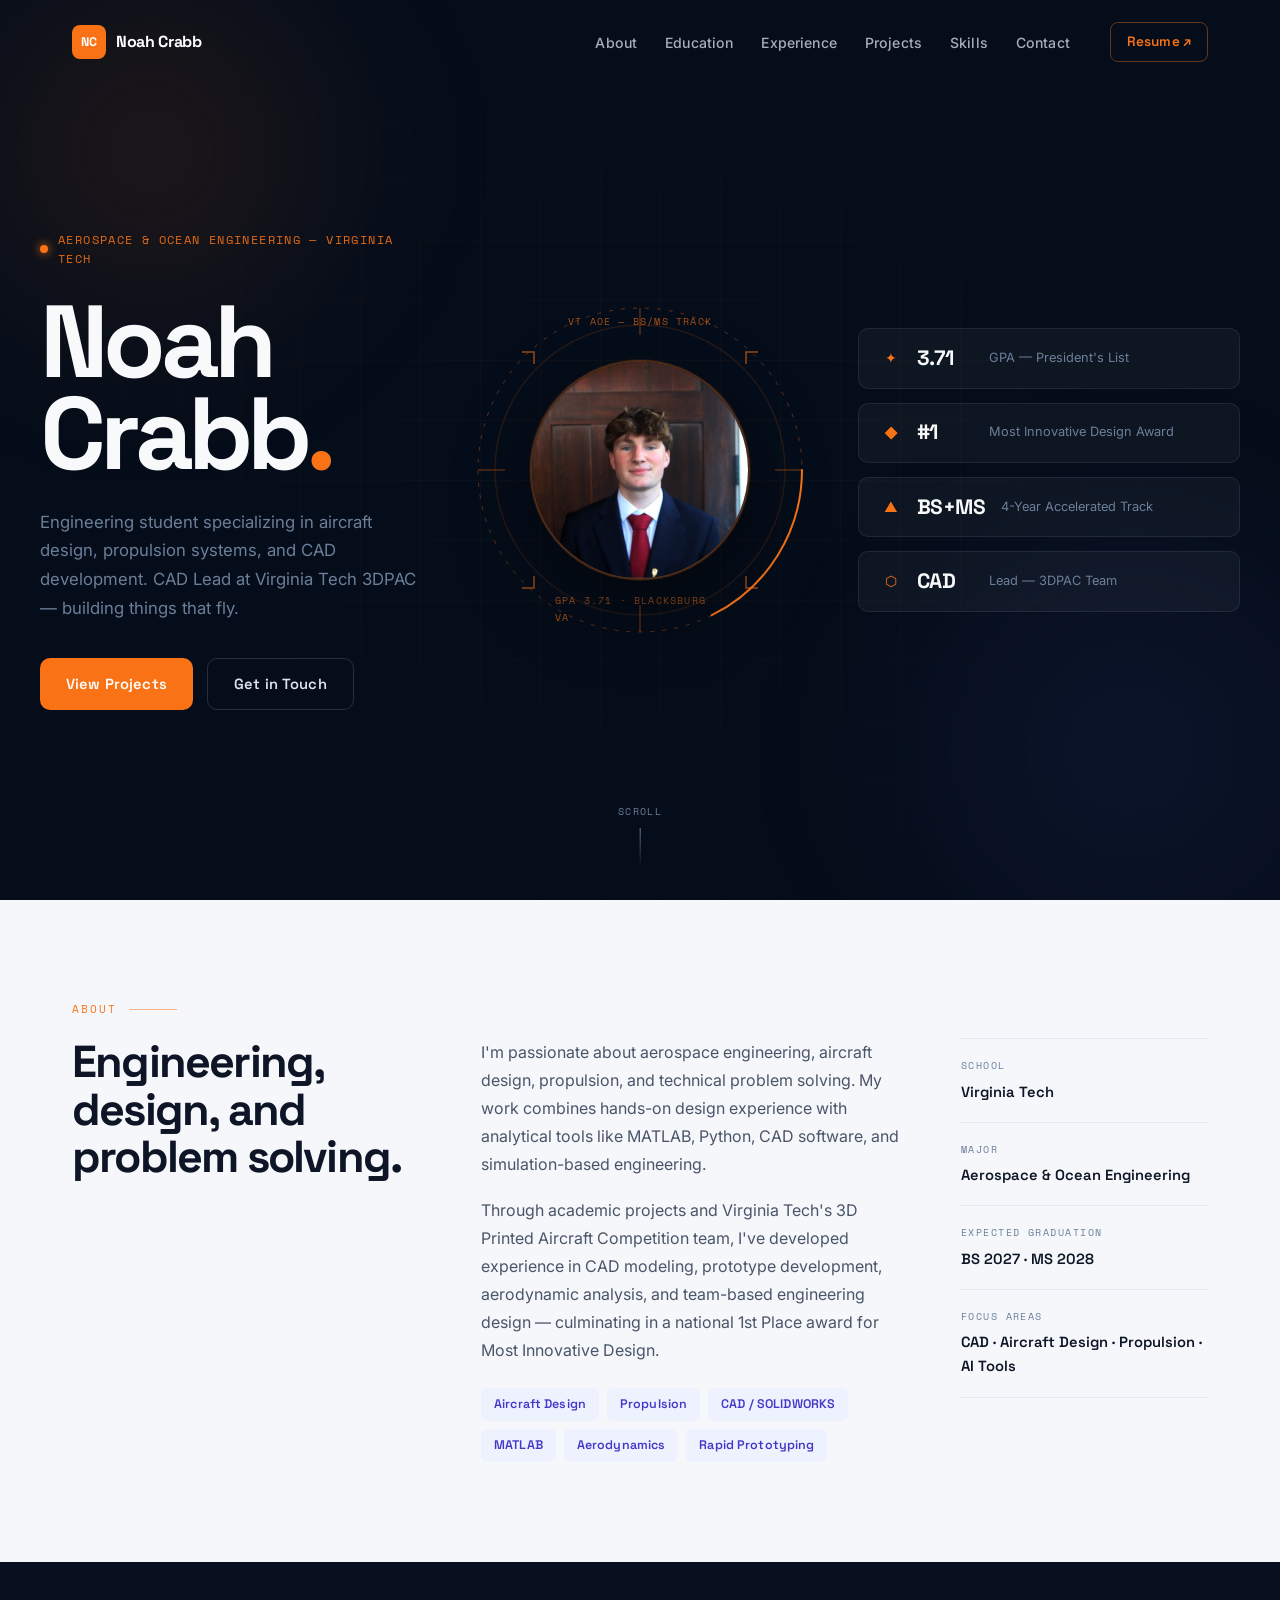
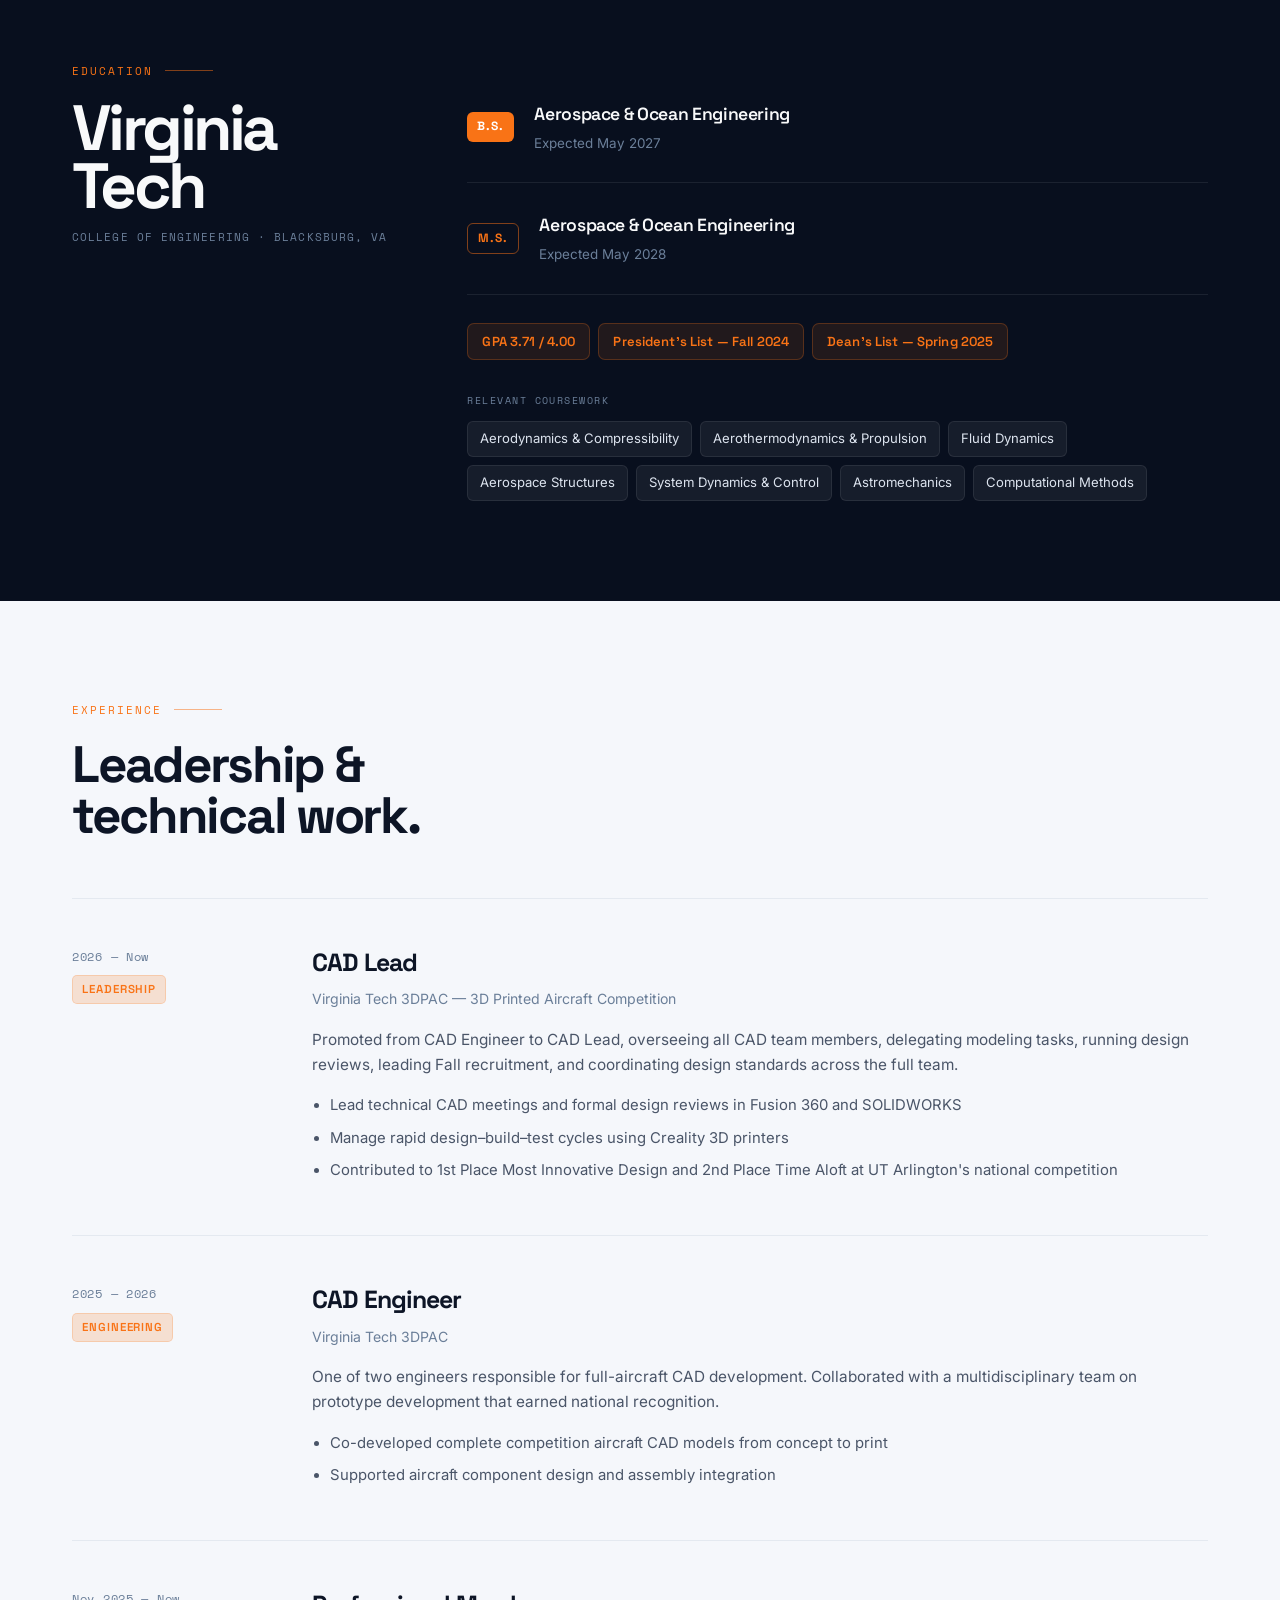
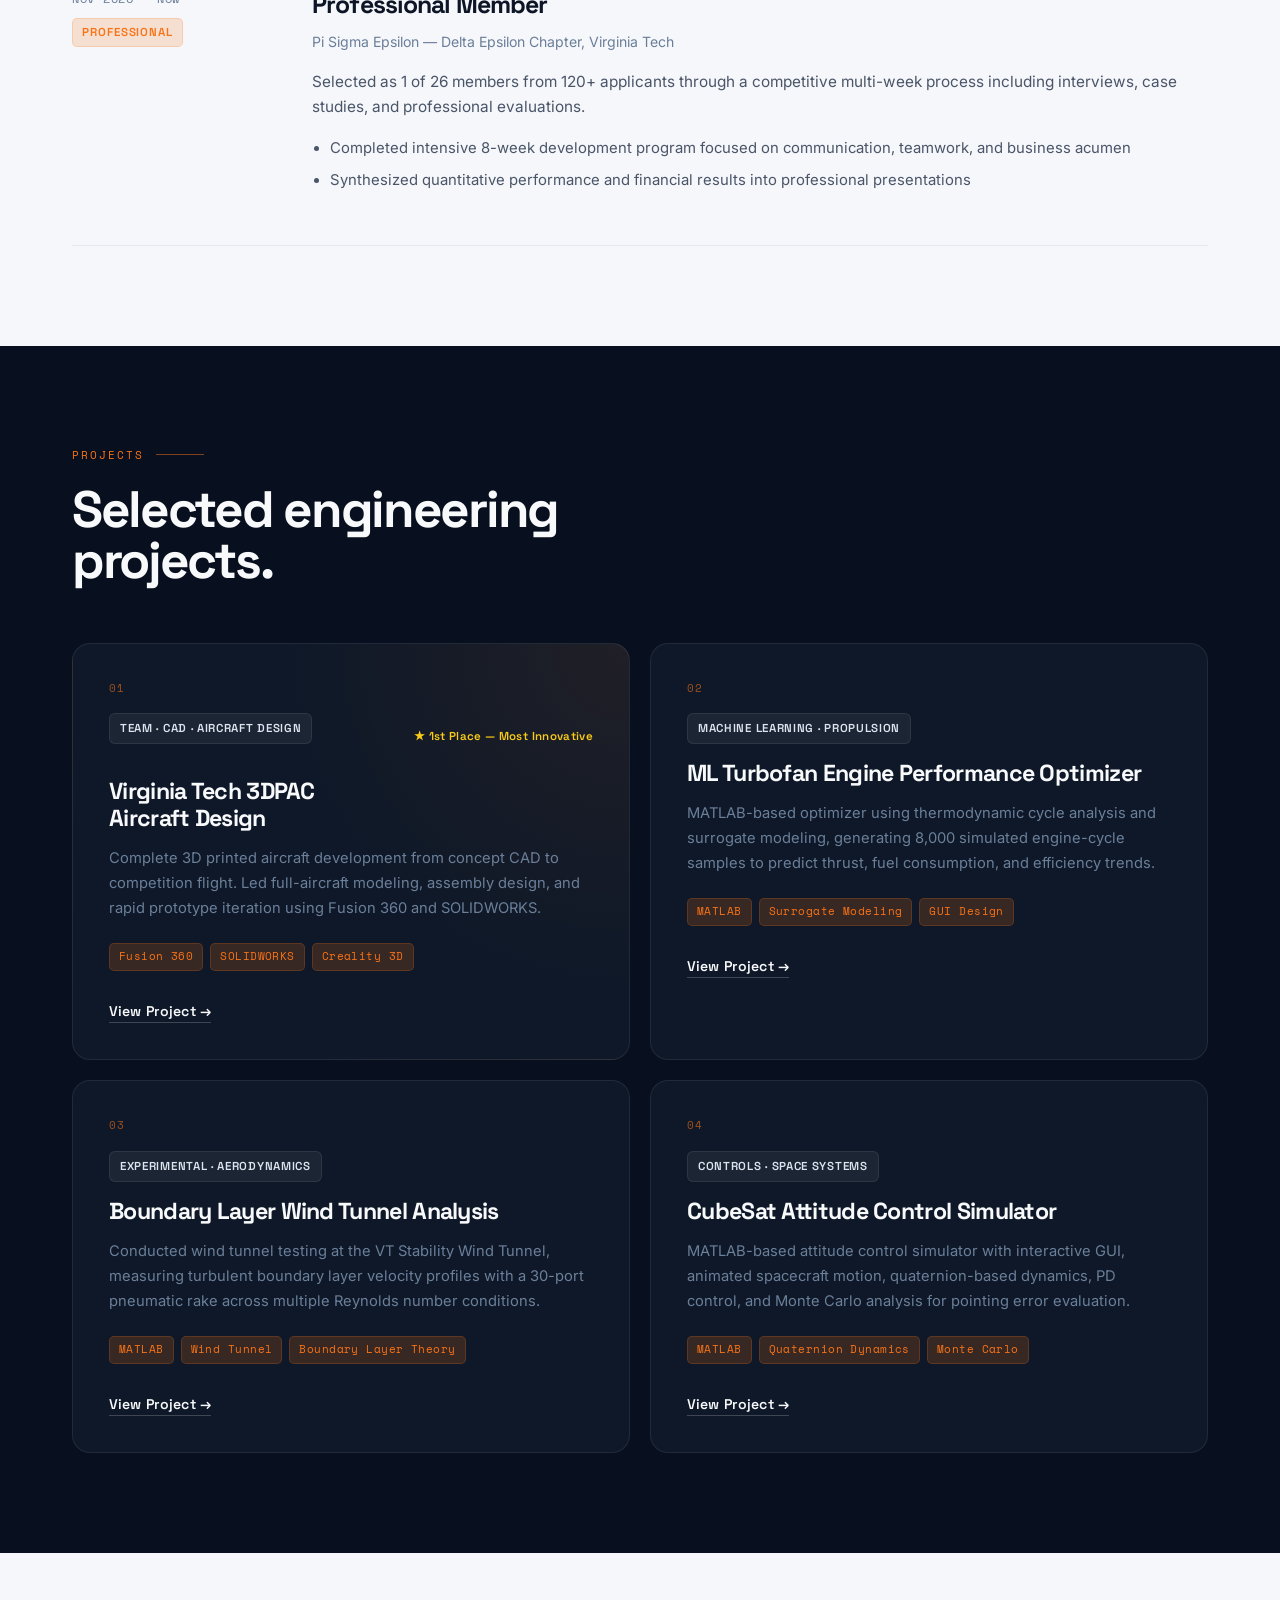
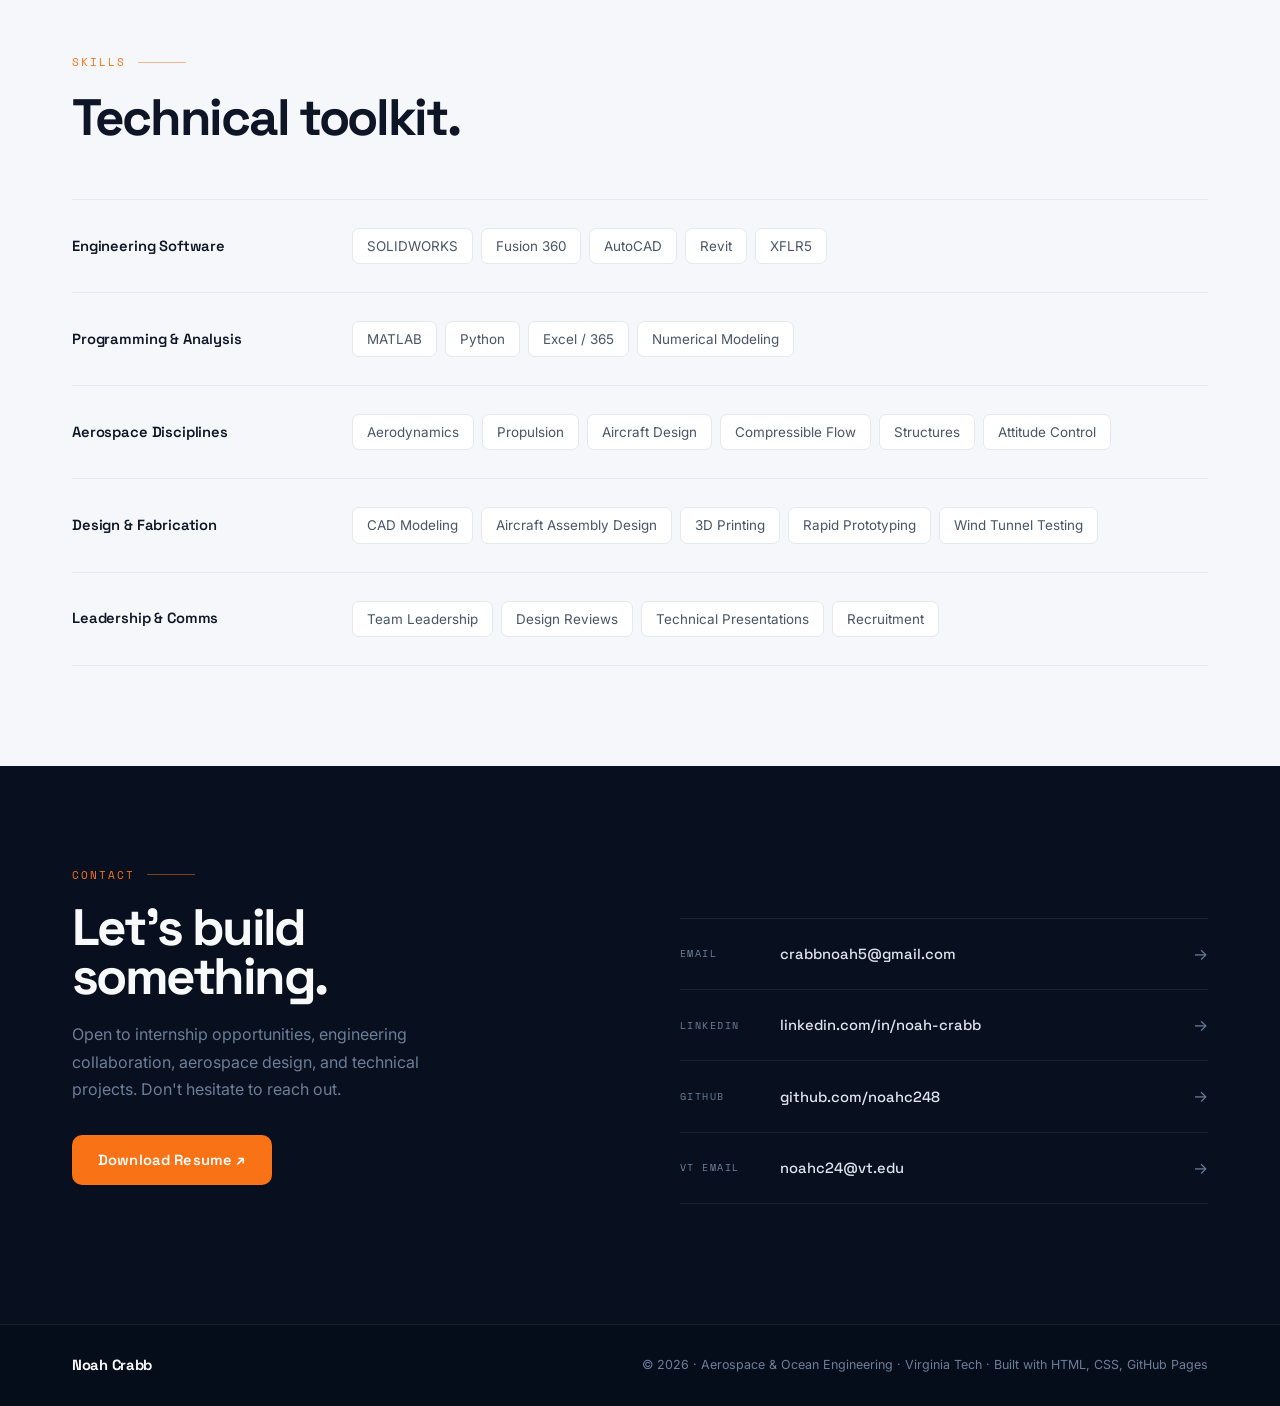
==== commit c410f71b: "Update index.html" ====
--- a/index.html
+++ b/index.html
@@ -3,25 +3,22 @@
 <head>
   <meta charset="UTF-8" />
   <meta name="viewport" content="width=device-width, initial-scale=1.0" />
-  <title>Noah Crabb | Engineering Portfolio</title>
-
-  <!-- Link to CSS file -->
+  <title>Noah Crabb | Aerospace Engineering</title>
   <link rel="stylesheet" href="style.css" />
-
-  <!-- Google Font -->
   <link rel="preconnect" href="https://fonts.googleapis.com">
   <link rel="preconnect" href="https://fonts.gstatic.com" crossorigin>
-  <link href="https://fonts.googleapis.com/css2?family=Inter:wght@400;500;600;700;800&display=swap" rel="stylesheet">
-  <link rel="stylesheet" href="style.css" />
+  <link href="https://fonts.googleapis.com/css2?family=Space+Grotesk:wght@400;500;600;700&family=Inter:wght@400;500;600&family=Space+Mono:wght@400;700&display=swap" rel="stylesheet">
 </head>
-
+ 
 <body>
-
+ 
   <!-- NAVIGATION -->
-  <header class="navbar">
+  <header class="navbar" id="navbar">
     <div class="nav-container">
-      <a href="#home" class="logo">Noah Crabb</a>
-
+      <a href="#home" class="logo">
+        <span class="logo-mark">NC</span>
+        <span class="logo-text">Noah Crabb</span>
+      </a>
       <nav class="nav-links">
         <a href="#about">About</a>
         <a href="#education">Education</a>
@@ -30,367 +27,455 @@
         <a href="#skills">Skills</a>
         <a href="#contact">Contact</a>
       </nav>
+      <a href="Noah_Crabb_Resume.pdf" class="nav-cta" target="_blank">Resume ↗</a>
     </div>
   </header>
-
- <section id="home" class="hero">
-  <div class="hero-content">
-    <p class="eyebrow">Aerospace & Ocean Engineering Student</p>
-
-    <h1>Hi, I'm Noah Crabb.</h1>
-
-    <p class="hero-subtitle">
-      I am an Aerospace & Ocean Engineering student at Virginia Tech with
-      experience in CAD, aircraft design, 3D printed aircraft development, and MATLAB
-      analysis.
-    </p>
-    
-    <div class="hero-buttons">
-      <a href="#projects" class="btn primary-btn">View My Projects</a>
-      <a href="Noah_Crabb_Resume.pdf" class="btn secondary-btn" target="_blank">Download Resume</a>
-    </div>
-  </div>
-
-  <div class="hero-side">
-    <div class="hero-photo-wrapper">
-      <img src="./headshot.jpg" alt="Photo of Noah Crabb" class="hero-photo">
-    </div>
-
-    <div class="hero-card">
-      <h3>Portfolio Highlights</h3>
-      <ul>
-        <li>CAD Lead for Virginia Tech 3DPAC</li>
-        <li>BS/MS Aerospace & Ocean Engineering Student</li>
-        <li>Experience with MATLAB, Python, Fusion 360, and SOLIDWORKS</li>
-        <li>Projects in aircraft design, AI optimization, and aerodynamic analysis</li>
-      </ul>
-    </div>
-  </div>
-</section>
-  <!-- ABOUT SECTION -->
+ 
+  <!-- HERO -->
+  <section id="home" class="hero">
+    <!-- Background grid -->
+    <div class="hero-grid-overlay"></div>
+    <!-- Ambient orbs -->
+    <div class="orb orb-1"></div>
+    <div class="orb orb-2"></div>
+ 
+    <div class="hero-inner">
+ 
+      <!-- Left column: text -->
+      <div class="hero-text" data-reveal>
+        <div class="eyebrow-wrap">
+          <span class="eyebrow-dot"></span>
+          <span class="eyebrow">Aerospace &amp; Ocean Engineering — Virginia Tech</span>
+        </div>
+        <h1 class="hero-name">Noah<br>Crabb<span class="period">.</span></h1>
+        <p class="hero-desc">
+          Engineering student specializing in aircraft design, propulsion systems, and CAD development.
+          CAD Lead at Virginia Tech 3DPAC — building things that fly.
+        </p>
+        <div class="hero-actions">
+          <a href="#projects" class="btn-primary">View Projects</a>
+          <a href="#contact" class="btn-ghost">Get in Touch</a>
+        </div>
+      </div>
+ 
+      <!-- Center column: photo + HUD ring -->
+      <div class="hero-photo-col" data-reveal data-delay="100">
+        <div class="hud-ring-wrap">
+          <svg class="hud-ring" viewBox="0 0 340 340" fill="none" xmlns="http://www.w3.org/2000/svg">
+            <!-- Outer ring -->
+            <circle cx="170" cy="170" r="162" stroke="#f97316" stroke-width="1" stroke-dasharray="4 8" opacity="0.35"/>
+            <!-- Mid ring -->
+            <circle cx="170" cy="170" r="145" stroke="#f97316" stroke-width="1.5" opacity="0.12"/>
+            <!-- Animated arc -->
+            <circle cx="170" cy="170" r="162" stroke="#f97316" stroke-width="2"
+              stroke-dasharray="180 840" stroke-linecap="round" class="hud-arc"/>
+            <!-- Cross hairs -->
+            <line x1="170" y1="8" x2="170" y2="35" stroke="#f97316" stroke-width="1" opacity="0.5"/>
+            <line x1="170" y1="305" x2="170" y2="332" stroke="#f97316" stroke-width="1" opacity="0.5"/>
+            <line x1="8" y1="170" x2="35" y2="170" stroke="#f97316" stroke-width="1" opacity="0.5"/>
+            <line x1="305" y1="170" x2="332" y2="170" stroke="#f97316" stroke-width="1" opacity="0.5"/>
+            <!-- Corner marks -->
+            <path d="M52 52 L64 52 L64 64" stroke="#f97316" stroke-width="1.5" opacity="0.6"/>
+            <path d="M288 52 L276 52 L276 64" stroke="#f97316" stroke-width="1.5" opacity="0.6"/>
+            <path d="M52 288 L64 288 L64 276" stroke="#f97316" stroke-width="1.5" opacity="0.6"/>
+            <path d="M288 288 L276 288 L276 276" stroke="#f97316" stroke-width="1.5" opacity="0.6"/>
+          </svg>
+          <div class="hero-photo-frame">
+            <img src="./headshot.jpg" alt="Noah Crabb" class="hero-photo">
+          </div>
+          <!-- HUD labels -->
+          <div class="hud-label hud-top">VT AOE — BS/MS TRACK</div>
+          <div class="hud-label hud-bottom">GPA 3.71 · BLACKSBURG VA</div>
+        </div>
+      </div>
+ 
+      <!-- Right column: stat cards -->
+      <div class="hero-stats" data-reveal data-delay="200">
+        <div class="stat-card">
+          <div class="stat-icon">✦</div>
+          <div class="stat-value">3.71</div>
+          <div class="stat-label">GPA — President's List</div>
+        </div>
+        <div class="stat-card">
+          <div class="stat-icon">◆</div>
+          <div class="stat-value">#1</div>
+          <div class="stat-label">Most Innovative Design Award</div>
+        </div>
+        <div class="stat-card">
+          <div class="stat-icon">▲</div>
+          <div class="stat-value">BS+MS</div>
+          <div class="stat-label">4-Year Accelerated Track</div>
+        </div>
+        <div class="stat-card">
+          <div class="stat-icon">⬡</div>
+          <div class="stat-value">CAD</div>
+          <div class="stat-label">Lead — 3DPAC Team</div>
+        </div>
+      </div>
+ 
+    </div>
+ 
+    <!-- Scroll hint -->
+    <div class="scroll-hint">
+      <span>Scroll</span>
+      <div class="scroll-line"></div>
+    </div>
+  </section>
+ 
+  <!-- ABOUT -->
   <section id="about" class="section">
-    <div class="section-heading">
-      <p class="eyebrow">About Me</p>
-      <h2>Engineering, design, and problem solving.</h2>
-    </div>
-
-    <div class="about-grid">
-      <div class="about-text">
-        <p>
-          I am passionate about aerospace engineering, aircraft design, propulsion, and technical problem solving.
-          My work combines hands-on design experience with analytical tools such as MATLAB, Python, CAD software,
-          and simulation-based engineering.
-        </p>
-
-        <p>
-          Through my academic projects and involvement with Virginia Tech's 3D Printed Aircraft Competition team,
-          I have developed experience in CAD modeling, prototype development, aerodynamic analysis, and team-based
-          engineering design.
-        </p>
-
-        <p>
-          This portfolio highlights my technical projects, leadership experience, coursework, and engineering
-          interests as I continue building skills in aerospace systems, aircraft structures, propulsion, and
-          computational analysis.
-        </p>
-      </div>
-
-      <div class="quick-facts">
-        <h3>Quick Facts</h3>
-        <div class="fact-item">
-          <span>School</span>
-          <strong>Virginia Tech</strong>
-        </div>
-        <div class="fact-item">
-          <span>Major</span>
-          <strong>Aerospace & Ocean Engineering</strong>
-        </div>
-        <div class="fact-item">
-          <span>Expected Graduation</span>
-          <strong>BS 2027 / MS 2028</strong>
-        </div>
-        <div class="fact-item">
-          <span>Current Interest Areas</span>
-          <strong>CAD, Aircraft Design, Propulsion, AI Tools</strong>
-        </div>
-      </div>
-    </div>
-  </section>
-
-  <!-- EDUCATION SECTION -->
-  <section id="education" class="section alt-section">
-    <div class="section-heading">
-      <p class="eyebrow">Education</p>
-      <h2>Academic Background</h2>
-    </div>
-
-    <div class="card">
-      <h3>Virginia Tech</h3>
-      <p class="card-subtitle">Bachelor's / Master's Track in Aerospace & Ocean Engineering</p>
-
-      <div class="info-grid">
-        <div>
-          <h4>Degree</h4>
-          <p>B.S. Aerospace & Ocean Engineering, expected May 2027</p>
-          <p>M.S. Aerospace & Ocean Engineering, expected May 2028</p>
-        </div>
-
-        <div>
-          <h4>GPA & Honors</h4>
-          <p>GPA: 3.71 / 4.00</p>
-          <p>President's List, Fall 2024</p>
-          <p>Dean's List, Spring 2025</p>
-        </div>
-
-        <div>
-          <h4>Relevant Coursework</h4>
-          <p>Aerodynamics, Thermodynamics, Propulsion, MATLAB Programming, Engineering Design, Structures, Fluid Mechanics</p>
-        </div>
-      </div>
-    </div>
-  </section>
-
-  <!-- EXPERIENCE SECTION -->
+    <div class="container">
+      <div class="section-label" data-reveal>About</div>
+      <div class="about-layout">
+        <div class="about-heading" data-reveal>
+          <h2>Engineering,<br>design, and<br>problem solving.</h2>
+        </div>
+        <div class="about-body" data-reveal data-delay="100">
+          <p>
+            I'm passionate about aerospace engineering, aircraft design, propulsion, and technical
+            problem solving. My work combines hands-on design experience with analytical tools
+            like MATLAB, Python, CAD software, and simulation-based engineering.
+          </p>
+          <p>
+            Through academic projects and Virginia Tech's 3D Printed Aircraft Competition team,
+            I've developed experience in CAD modeling, prototype development, aerodynamic analysis,
+            and team-based engineering design — culminating in a national 1st Place award for
+            Most Innovative Design.
+          </p>
+          <div class="about-tags">
+            <span>Aircraft Design</span>
+            <span>Propulsion</span>
+            <span>CAD / SOLIDWORKS</span>
+            <span>MATLAB</span>
+            <span>Aerodynamics</span>
+            <span>Rapid Prototyping</span>
+          </div>
+        </div>
+        <div class="quick-facts-col" data-reveal data-delay="150">
+          <div class="qf-block">
+            <div class="qf-label">School</div>
+            <div class="qf-value">Virginia Tech</div>
+          </div>
+          <div class="qf-block">
+            <div class="qf-label">Major</div>
+            <div class="qf-value">Aerospace &amp; Ocean Engineering</div>
+          </div>
+          <div class="qf-block">
+            <div class="qf-label">Expected Graduation</div>
+            <div class="qf-value">BS 2027 · MS 2028</div>
+          </div>
+          <div class="qf-block">
+            <div class="qf-label">Focus Areas</div>
+            <div class="qf-value">CAD · Aircraft Design · Propulsion · AI Tools</div>
+          </div>
+        </div>
+      </div>
+    </div>
+  </section>
+ 
+  <!-- EDUCATION -->
+  <section id="education" class="section section-dark">
+    <div class="container">
+      <div class="section-label light" data-reveal>Education</div>
+      <div class="edu-layout" data-reveal>
+        <div class="edu-left">
+          <h2>Virginia<br>Tech</h2>
+          <p class="edu-sub">College of Engineering · Blacksburg, VA</p>
+        </div>
+        <div class="edu-right">
+          <div class="edu-degree">
+            <div class="edu-degree-head">
+              <span class="degree-badge">B.S.</span>
+              <div>
+                <div class="degree-title">Aerospace &amp; Ocean Engineering</div>
+                <div class="degree-date">Expected May 2027</div>
+              </div>
+            </div>
+          </div>
+          <div class="edu-degree">
+            <div class="edu-degree-head">
+              <span class="degree-badge ms">M.S.</span>
+              <div>
+                <div class="degree-title">Aerospace &amp; Ocean Engineering</div>
+                <div class="degree-date">Expected May 2028</div>
+              </div>
+            </div>
+          </div>
+          <div class="edu-honors">
+            <div class="honor-pill">GPA 3.71 / 4.00</div>
+            <div class="honor-pill">President's List — Fall 2024</div>
+            <div class="honor-pill">Dean's List — Spring 2025</div>
+          </div>
+          <div class="coursework">
+            <div class="coursework-label">Relevant Coursework</div>
+            <div class="coursework-tags">
+              <span>Aerodynamics &amp; Compressibility</span>
+              <span>Aerothermodynamics &amp; Propulsion</span>
+              <span>Fluid Dynamics</span>
+              <span>Aerospace Structures</span>
+              <span>System Dynamics &amp; Control</span>
+              <span>Astromechanics</span>
+              <span>Computational Methods</span>
+            </div>
+          </div>
+        </div>
+      </div>
+    </div>
+  </section>
+ 
+  <!-- EXPERIENCE -->
   <section id="experience" class="section">
-    <div class="section-heading">
-      <p class="eyebrow">Experience</p>
-      <h2>Leadership and technical experience.</h2>
-    </div>
-
-    <div class="timeline">
-
-      <div class="timeline-item">
-        <div class="timeline-date">2026 - Present</div>
-        <div class="timeline-content">
-          <h3>CAD Lead — Virginia Tech 3DPAC</h3>
-          <p class="card-subtitle">3D Printed Aircraft Competition Team</p>
-          <p>
-            Lead CAD efforts for Virginia Tech's 3DPAC team, helping manage design deadlines,
-            technical meetings, design reviews, and CAD team coordination.
-          </p>
-          <ul>
-            <li>Promoted from CAD Plane Co-Lead to CAD Lead.</li>
-            <li>Oversee CAD members and support aircraft design development.</li>
-            <li>Contribute to aircraft modeling, assembly design, and prototype refinement.</li>
-            <li>Use tools including Fusion 360, SOLIDWORKS, and 3D printing workflows.</li>
-          </ul>
-        </div>
-      </div>
-
-      <div class="timeline-item">
-        <div class="timeline-date">2025 - Present</div>
-        <div class="timeline-content">
-          <h3>3DPAC Team Member — Virginia Tech</h3>
-          <p class="card-subtitle">Aircraft Design and Prototyping</p>
-          <p>
-            Worked on 3D printed aircraft design projects focused on performance, manufacturability,
-            and competition success.
-          </p>
-          <ul>
-            <li>Supported CAD modeling and aircraft component design.</li>
-            <li>Collaborated with a multidisciplinary team on prototype development.</li>
-            <li>Contributed to a team that earned recognition at competition.</li>
-          </ul>
-        </div>
-      </div>
-
-    </div>
-  </section>
-
-  <!-- PROJECTS SECTION -->
-  <section id="projects" class="section alt-section">
-    <div class="section-heading">
-      <p class="eyebrow">Projects</p>
-      <h2>Selected Engineering Projects</h2>
-    </div>
-
-    <div class="project-grid">
-
-      <article class="project-card featured">
-        <div class="project-tag">Featured Team Project</div>
-        <h3>Virginia Tech 3DPAC Aircraft Design</h3>
-        <p>
-          Contributed to the design and development of 3D printed aircraft for competition.
-          Work included CAD modeling, prototype development, aircraft assembly design, and technical coordination.
-        </p>
-        <ul>
-          <li>Tools: Fusion 360, SOLIDWORKS, 3D Printing</li>
-          <li>Focus: Aircraft design, manufacturability, rapid prototyping</li>
-          <li>Role: CAD Lead / CAD Team Member</li>
-        </ul>
-        <a href="projects/3DPAC.html" class="project-link">View Project →</a>
-      </article>
-
-      <article class="project-card">
-        <div class="project-tag">Machine Learning + Propulsion</div>
-        <h3>Machine Learning Turbofan Engine Performance Optimizer</h3>
-        <p>
-          Developed a MATLAB-based tool that uses surrogate modeling and optimization to study turbofan
-          engine performance trends and improve design variable selection.
-        </p>
-        <ul>
-          <li>Built a GUI for engine cycle analysis.</li>
-          <li>Used AI-assisted optimization to evaluate performance outputs.</li>
-          <li>Explored thermal, propulsive, and overall efficiency behavior.</li>
-        </ul>
-        <a href="projects/turbofan_optimizer.html" class="project-link">View Project →</a>
-      </article>
-
-      <article class="project-card">
-        <div class="project-tag">Aerodynamics</div>
-        <h3>Boundary Layer Wind Tunnel Analysis</h3>
-        <p>
-          Analyzed wind tunnel boundary layer behavior using experimental data across multiple Reynolds numbers
-          and geometry configurations.
-        </p>
-        <ul>
-          <li>Compared no-fillet and bottom-fillet geometry cases.</li>
-          <li>Processed experimental data and evaluated flow trends.</li>
-          <li>Connected aerodynamic theory with measured results.</li>
-        </ul>
-        <a href="projects/wind_tunnel_analysis.html" class="project-link">View Project →</a>
-      </article>
-
-     <article class="project-card">
-  <div class="project-tag">Controls + Space Systems</div>
-
-  <h3>CubeSat Attitude Control Animated Simulator</h3>
-
-  <p>
-    Developed a MATLAB-based CubeSat attitude control simulator with interactive GUI controls,
-    animated spacecraft motion, and multiple simulation modes for evaluating pointing behavior
-    and control performance.
-  </p>
-
-  <ul>
-    <li>Built 1-axis and 3-axis quaternion-based attitude simulation modes</li>
-    <li>Modeled PD control, torque saturation, and external disturbance torques</li>
-    <li>Added Monte Carlo analysis to evaluate final pointing error and settling time</li>
-    <li>Created animated CubeSat visualization with plots for attitude error, body rates, and reaction wheel torques</li>
-  </ul>
-
-  <a href="projects/cubesat-attitude.html" class="project-link">View Project →</a>
-</article>
-
-    </div>
-  </section>
-
-  <!-- 3DPAC SECTION -->
-  <section id="team" class="section">
-    <div class="section-heading">
-      <p class="eyebrow">Team Involvement</p>
-      <h2>Virginia Tech 3DPAC</h2>
-    </div>
-
-    <div class="split-section">
-      <div>
-        <h3>3D Printed Aircraft Competition Team</h3>
-        <p>
-          Virginia Tech's 3DPAC team designs, builds, and tests 3D printed aircraft for competition.
-          My role focuses on CAD leadership, aircraft modeling, prototype refinement, and design coordination.
-        </p>
-
-        <p>
-          Being part of this team has helped me build technical and leadership skills in a realistic
-          engineering environment where design choices must balance performance, manufacturing, time,
-          and competition requirements.
-        </p>
-      </div>
-
-      <div class="achievement-box">
-        <h3>Team Achievements</h3>
-        <ul>
-          <li>1st Place — Most Innovative Design</li>
-          <li>2nd Place — Time Aloft</li>
-          <li>Competition experience in aircraft design and rapid prototyping</li>
-          <li>Hands-on engineering collaboration with CAD, manufacturing, and testing teams</li>
-        </ul>
-      </div>
-    </div>
-  </section>
-
-  <!-- SKILLS SECTION -->
-  <section id="skills" class="section alt-section">
-    <div class="section-heading">
-      <p class="eyebrow">Skills</p>
-      <h2>Technical Skills</h2>
-    </div>
-
-    <div class="skills-grid">
-
-      <div class="skill-card">
-        <h3>Engineering Software</h3>
-        <p>SOLIDWORKS, Fusion 360, AutoCAD, Revit, XFLR5</p>
-      </div>
-
-      <div class="skill-card">
-        <h3>Programming & Analysis</h3>
-        <p>MATLAB, Python, Excel, data analysis, numerical modeling</p>
-      </div>
-
-      <div class="skill-card">
-        <h3>Aerospace Topics</h3>
-        <p>Aerodynamics, propulsion, aircraft design, compressible flow, structures</p>
-      </div>
-
-      <div class="skill-card">
-        <h3>Design & Prototyping</h3>
-        <p>CAD modeling, aircraft assembly design, 3D printing, rapid prototyping</p>
-      </div>
-
-      <div class="skill-card">
-        <h3>Professional Skills</h3>
-        <p>Team leadership, technical communication, design reviews, project coordination</p>
-      </div>
-
-      <div class="skill-card">
-        <h3>Tools</h3>
-        <p>Microsoft 365, GitHub, technical reports, presentations, documentation</p>
-      </div>
-
-    </div>
-  </section>
-
-  <!-- RESUME SECTION -->
-  <section id="resume" class="section">
-    <div class="section-heading">
-      <p class="eyebrow">Resume</p>
-      <h2>Resume Snapshot</h2>
-    </div>
-
-    <div class="resume-card">
-      <p>
-        My resume includes academic experience, engineering projects, CAD leadership, technical tools,
-        and team-based design work. A downloadable version can be added below.
-      </p>
-
-      <a href="Noah_Crabb_Resume.pdf" class="btn primary-btn" target="_blank">Open Resume PDF</a>
-    </div>
-  </section>
-
-  <!-- CONTACT SECTION -->
-  <section id="contact" class="section contact-section">
-    <div class="section-heading">
-      <p class="eyebrow">Contact</p>
-      <h2>Get in touch.</h2>
-    </div>
-
-    <p>
-      I am always interested in engineering projects, internship opportunities, aerospace design,
-      aircraft development, and technical collaboration.
-    </p>
-
-    <div class="contact-links">
-      <a href="mailto:crabbnoah5@gmail.com">Email</a>
-      <a href="https://www.linkedin.com/in/noah-crabb/" target="_blank">LinkedIn</a>
-      <a href="https://github.com/noahc248" target="_blank">GitHub</a>
-    </div>
-  </section>
-
+    <div class="container">
+      <div class="section-label" data-reveal>Experience</div>
+      <h2 class="section-title" data-reveal>Leadership &amp;<br>technical work.</h2>
+ 
+      <div class="exp-list">
+ 
+        <div class="exp-item" data-reveal>
+          <div class="exp-meta">
+            <div class="exp-year">2026 — Now</div>
+            <div class="exp-type">Leadership</div>
+          </div>
+          <div class="exp-body">
+            <h3>CAD Lead</h3>
+            <p class="exp-org">Virginia Tech 3DPAC — 3D Printed Aircraft Competition</p>
+            <p>Promoted from CAD Engineer to CAD Lead, overseeing all CAD team members, delegating modeling tasks, running design reviews, leading Fall recruitment, and coordinating design standards across the full team.</p>
+            <ul>
+              <li>Lead technical CAD meetings and formal design reviews in Fusion 360 and SOLIDWORKS</li>
+              <li>Manage rapid design–build–test cycles using Creality 3D printers</li>
+              <li>Contributed to 1st Place Most Innovative Design and 2nd Place Time Aloft at UT Arlington's national competition</li>
+            </ul>
+          </div>
+        </div>
+ 
+        <div class="exp-item" data-reveal data-delay="80">
+          <div class="exp-meta">
+            <div class="exp-year">2025 — 2026</div>
+            <div class="exp-type">Engineering</div>
+          </div>
+          <div class="exp-body">
+            <h3>CAD Engineer</h3>
+            <p class="exp-org">Virginia Tech 3DPAC</p>
+            <p>One of two engineers responsible for full-aircraft CAD development. Collaborated with a multidisciplinary team on prototype development that earned national recognition.</p>
+            <ul>
+              <li>Co-developed complete competition aircraft CAD models from concept to print</li>
+              <li>Supported aircraft component design and assembly integration</li>
+            </ul>
+          </div>
+        </div>
+ 
+        <div class="exp-item" data-reveal data-delay="160">
+          <div class="exp-meta">
+            <div class="exp-year">Nov 2025 — Now</div>
+            <div class="exp-type">Professional</div>
+          </div>
+          <div class="exp-body">
+            <h3>Professional Member</h3>
+            <p class="exp-org">Pi Sigma Epsilon — Delta Epsilon Chapter, Virginia Tech</p>
+            <p>Selected as 1 of 26 members from 120+ applicants through a competitive multi-week process including interviews, case studies, and professional evaluations.</p>
+            <ul>
+              <li>Completed intensive 8-week development program focused on communication, teamwork, and business acumen</li>
+              <li>Synthesized quantitative performance and financial results into professional presentations</li>
+            </ul>
+          </div>
+        </div>
+ 
+      </div>
+    </div>
+  </section>
+ 
+  <!-- PROJECTS -->
+  <section id="projects" class="section section-dark">
+    <div class="container">
+      <div class="section-label light" data-reveal>Projects</div>
+      <h2 class="section-title light" data-reveal>Selected engineering<br>projects.</h2>
+ 
+      <div class="project-grid">
+ 
+        <!-- Featured -->
+        <article class="proj-card proj-featured" data-reveal>
+          <div class="proj-num">01</div>
+          <div class="proj-tag-row">
+            <span class="proj-tag">Team · CAD · Aircraft Design</span>
+            <span class="proj-award">★ 1st Place — Most Innovative</span>
+          </div>
+          <h3>Virginia Tech 3DPAC<br>Aircraft Design</h3>
+          <p>Complete 3D printed aircraft development from concept CAD to competition flight. Led full-aircraft modeling, assembly design, and rapid prototype iteration using Fusion 360 and SOLIDWORKS.</p>
+          <div class="proj-tools">
+            <span>Fusion 360</span><span>SOLIDWORKS</span><span>Creality 3D</span>
+          </div>
+          <a href="projects/3DPAC.html" class="proj-link">View Project →</a>
+        </article>
+ 
+        <!-- Turbofan -->
+        <article class="proj-card" data-reveal data-delay="80">
+          <div class="proj-num">02</div>
+          <span class="proj-tag">Machine Learning · Propulsion</span>
+          <h3>ML Turbofan Engine Performance Optimizer</h3>
+          <p>MATLAB-based optimizer using thermodynamic cycle analysis and surrogate modeling, generating 8,000 simulated engine-cycle samples to predict thrust, fuel consumption, and efficiency trends.</p>
+          <div class="proj-tools">
+            <span>MATLAB</span><span>Surrogate Modeling</span><span>GUI Design</span>
+          </div>
+          <a href="projects/turbofan_optimizer.html" class="proj-link">View Project →</a>
+        </article>
+ 
+        <!-- Wind Tunnel -->
+        <article class="proj-card" data-reveal data-delay="160">
+          <div class="proj-num">03</div>
+          <span class="proj-tag">Experimental · Aerodynamics</span>
+          <h3>Boundary Layer Wind Tunnel Analysis</h3>
+          <p>Conducted wind tunnel testing at the VT Stability Wind Tunnel, measuring turbulent boundary layer velocity profiles with a 30-port pneumatic rake across multiple Reynolds number conditions.</p>
+          <div class="proj-tools">
+            <span>MATLAB</span><span>Wind Tunnel</span><span>Boundary Layer Theory</span>
+          </div>
+          <a href="projects/wind_tunnel_analysis.html" class="proj-link">View Project →</a>
+        </article>
+ 
+        <!-- CubeSat -->
+        <article class="proj-card" data-reveal data-delay="240">
+          <div class="proj-num">04</div>
+          <span class="proj-tag">Controls · Space Systems</span>
+          <h3>CubeSat Attitude Control Simulator</h3>
+          <p>MATLAB-based attitude control simulator with interactive GUI, animated spacecraft motion, quaternion-based dynamics, PD control, and Monte Carlo analysis for pointing error evaluation.</p>
+          <div class="proj-tools">
+            <span>MATLAB</span><span>Quaternion Dynamics</span><span>Monte Carlo</span>
+          </div>
+          <a href="projects/cubesat-attitude.html" class="proj-link">View Project →</a>
+        </article>
+ 
+      </div>
+    </div>
+  </section>
+ 
+  <!-- SKILLS -->
+  <section id="skills" class="section">
+    <div class="container">
+      <div class="section-label" data-reveal>Skills</div>
+      <h2 class="section-title" data-reveal>Technical toolkit.</h2>
+ 
+      <div class="skills-layout" data-reveal>
+ 
+        <div class="skill-group">
+          <div class="skill-group-label">Engineering Software</div>
+          <div class="skill-list">
+            <span>SOLIDWORKS</span>
+            <span>Fusion 360</span>
+            <span>AutoCAD</span>
+            <span>Revit</span>
+            <span>XFLR5</span>
+          </div>
+        </div>
+ 
+        <div class="skill-group">
+          <div class="skill-group-label">Programming &amp; Analysis</div>
+          <div class="skill-list">
+            <span>MATLAB</span>
+            <span>Python</span>
+            <span>Excel / 365</span>
+            <span>Numerical Modeling</span>
+          </div>
+        </div>
+ 
+        <div class="skill-group">
+          <div class="skill-group-label">Aerospace Disciplines</div>
+          <div class="skill-list">
+            <span>Aerodynamics</span>
+            <span>Propulsion</span>
+            <span>Aircraft Design</span>
+            <span>Compressible Flow</span>
+            <span>Structures</span>
+            <span>Attitude Control</span>
+          </div>
+        </div>
+ 
+        <div class="skill-group">
+          <div class="skill-group-label">Design &amp; Fabrication</div>
+          <div class="skill-list">
+            <span>CAD Modeling</span>
+            <span>Aircraft Assembly Design</span>
+            <span>3D Printing</span>
+            <span>Rapid Prototyping</span>
+            <span>Wind Tunnel Testing</span>
+          </div>
+        </div>
+ 
+        <div class="skill-group">
+          <div class="skill-group-label">Leadership &amp; Comms</div>
+          <div class="skill-list">
+            <span>Team Leadership</span>
+            <span>Design Reviews</span>
+            <span>Technical Presentations</span>
+            <span>Recruitment</span>
+          </div>
+        </div>
+ 
+      </div>
+    </div>
+  </section>
+ 
+  <!-- CONTACT -->
+  <section id="contact" class="section section-dark contact-section">
+    <div class="container">
+      <div class="contact-inner" data-reveal>
+        <div class="contact-text">
+          <div class="section-label light">Contact</div>
+          <h2>Let's build<br>something.</h2>
+          <p>Open to internship opportunities, engineering collaboration, aerospace design, and technical projects. Don't hesitate to reach out.</p>
+          <a href="Noah_Crabb_Resume.pdf" class="btn-primary" target="_blank">Download Resume ↗</a>
+        </div>
+        <div class="contact-links-col">
+          <a href="mailto:crabbnoah5@gmail.com" class="contact-link">
+            <span class="cl-label">Email</span>
+            <span class="cl-val">crabbnoah5@gmail.com</span>
+            <span class="cl-arrow">→</span>
+          </a>
+          <a href="https://www.linkedin.com/in/noah-crabb/" target="_blank" class="contact-link">
+            <span class="cl-label">LinkedIn</span>
+            <span class="cl-val">linkedin.com/in/noah-crabb</span>
+            <span class="cl-arrow">→</span>
+          </a>
+          <a href="https://github.com/noahc248" target="_blank" class="contact-link">
+            <span class="cl-label">GitHub</span>
+            <span class="cl-val">github.com/noahc248</span>
+            <span class="cl-arrow">→</span>
+          </a>
+          <a href="noahc24@vt.edu" class="contact-link">
+            <span class="cl-label">VT Email</span>
+            <span class="cl-val">noahc24@vt.edu</span>
+            <span class="cl-arrow">→</span>
+          </a>
+        </div>
+      </div>
+    </div>
+  </section>
+ 
   <!-- FOOTER -->
   <footer class="footer">
-    <p>© 2026 Noah Crabb. Built with HTML, CSS, and GitHub Pages.</p>
+    <div class="container footer-inner">
+      <span class="footer-name">Noah Crabb</span>
+      <span class="footer-copy">© 2026 · Aerospace &amp; Ocean Engineering · Virginia Tech · Built with HTML, CSS, GitHub Pages</span>
+    </div>
   </footer>
-
+ 
+  <script>
+    // Scroll reveal
+    const reveals = document.querySelectorAll('[data-reveal]');
+    const observer = new IntersectionObserver((entries) => {
+      entries.forEach(e => {
+        if (e.isIntersecting) {
+          const delay = e.target.dataset.delay || 0;
+          setTimeout(() => e.target.classList.add('revealed'), Number(delay));
+          observer.unobserve(e.target);
+        }
+      });
+    }, { threshold: 0.1 });
+    reveals.forEach(el => observer.observe(el));
+ 
+    // Navbar scroll state
+    window.addEventListener('scroll', () => {
+      document.getElementById('navbar').classList.toggle('scrolled', window.scrollY > 40);
+    });
+  </script>
+ 
 </body>
 </html>
--- a/style.css
+++ b/style.css
@@ -1,806 +1,1015 @@
-/* =========================
-   NOAH CRABB PORTFOLIO THEME
-   Modern Aerospace / Tech Style
-   ========================= */
-
+/* =========================================
+   NOAH CRABB PORTFOLIO — AEROSPACE THEME
+   Space Grotesk · Inter · Space Mono
+   Palette: Near-black + Aerospace Orange
+   ========================================= */
+ 
 :root {
-  --bg-dark: #07111f;
-  --bg-navy: #0d1b2f;
-  --bg-card: rgba(255, 255, 255, 0.08);
-  --bg-card-solid: #ffffff;
-  --text-dark: #0f172a;
-  --text-light: #f8fafc;
-  --text-muted: #64748b;
-  --text-soft: #cbd5e1;
-  --primary: #38bdf8;
-  --secondary: #6366f1;
-  --accent: #22d3ee;
-  --gold: #facc15;
-  --border: rgba(255, 255, 255, 0.16);
-  --shadow: 0 20px 50px rgba(2, 8, 23, 0.18);
-  --radius: 22px;
-}
-
-/* BASIC RESET */
-
-* {
-  margin: 0;
+  --black:    #050d1a;
+  --dark:     #080f1e;
+  --surface:  #0e1828;
+  --surface2: #121f32;
+  --border:   rgba(255,255,255,0.08);
+  --border-m: rgba(255,255,255,0.14);
+  --orange:   #f97316;
+  --orange-d: #ea6c0a;
+  --orange-gl:rgba(249,115,22,0.18);
+  --white:    #f8f9fa;
+  --off-white:#dde4ef;
+  --muted:    #6b7f99;
+  --light-bg: #f5f7fb;
+  --light-surface: #ffffff;
+  --light-border: #e4e9f0;
+  --text-dark:#0d1526;
+  --radius-sm:10px;
+  --radius:   18px;
+  --radius-lg:26px;
+}
+ 
+/* ---- RESET ---- */
+*, *::before, *::after { margin:0; padding:0; box-sizing:border-box; }
+html { scroll-behavior:smooth; }
+ 
+body {
+  font-family: 'Inter', sans-serif;
+  background: var(--light-bg);
+  color: var(--text-dark);
+  line-height: 1.65;
+  -webkit-font-smoothing: antialiased;
+}
+ 
+/* ---- REVEAL ANIMATIONS ---- */
+[data-reveal] {
+  opacity: 0;
+  transform: translateY(28px);
+  transition: opacity 0.65s ease, transform 0.65s ease;
+}
+[data-reveal].revealed {
+  opacity: 1;
+  transform: translateY(0);
+}
+ 
+/* ---- CONTAINER ---- */
+.container {
+  max-width: 1200px;
+  margin: 0 auto;
+  padding: 0 32px;
+}
+ 
+/* ---- NAVBAR ---- */
+.navbar {
+  position: fixed;
+  top: 0; left: 0; right: 0;
+  z-index: 100;
   padding: 0;
-  box-sizing: border-box;
-}
-
-html {
-  scroll-behavior: smooth;
-}
-
-body {
-  font-family: "Inter", sans-serif;
-  background: #f8fafc;
+  transition: background 0.3s ease, box-shadow 0.3s ease;
+}
+.navbar.scrolled {
+  background: rgba(5,13,26,0.94);
+  backdrop-filter: blur(18px);
+  box-shadow: 0 1px 0 rgba(255,255,255,0.06);
+}
+.nav-container {
+  max-width: 1200px;
+  margin: 0 auto;
+  padding: 22px 32px;
+  display: flex;
+  align-items: center;
+  gap: 40px;
+}
+.logo {
+  display: flex;
+  align-items: center;
+  gap: 10px;
+  text-decoration: none;
+  flex-shrink: 0;
+}
+.logo-mark {
+  width: 34px; height: 34px;
+  background: var(--orange);
+  border-radius: 8px;
+  display: grid;
+  place-items: center;
+  font-family: 'Space Grotesk', sans-serif;
+  font-weight: 700;
+  font-size: 0.78rem;
+  color: #fff;
+  letter-spacing: 0.02em;
+  flex-shrink: 0;
+}
+.logo-text {
+  font-family: 'Space Grotesk', sans-serif;
+  font-weight: 700;
+  font-size: 1rem;
+  color: #fff;
+  letter-spacing: -0.02em;
+}
+.nav-links {
+  display: flex;
+  gap: 28px;
+  margin-left: auto;
+}
+.nav-links a {
+  font-family: 'Inter', sans-serif;
+  font-size: 0.88rem;
+  font-weight: 500;
+  color: var(--off-white);
+  text-decoration: none;
+  opacity: 0.75;
+  transition: opacity 0.2s;
+  letter-spacing: 0.01em;
+}
+.nav-links a:hover { opacity: 1; }
+.nav-cta {
+  font-family: 'Space Grotesk', sans-serif;
+  font-size: 0.85rem;
+  font-weight: 600;
+  color: var(--orange);
+  text-decoration: none;
+  border: 1px solid rgba(249,115,22,0.4);
+  padding: 8px 16px;
+  border-radius: 8px;
+  transition: 0.2s;
+  letter-spacing: 0.01em;
+  white-space: nowrap;
+}
+.nav-cta:hover {
+  background: var(--orange-gl);
+  border-color: var(--orange);
+}
+ 
+/* ---- HERO ---- */
+.hero {
+  min-height: 100svh;
+  background: var(--black);
+  position: relative;
+  overflow: hidden;
+  display: flex;
+  flex-direction: column;
+  align-items: center;
+  justify-content: center;
+  padding: 120px 32px 80px;
+}
+ 
+/* Technical grid overlay */
+.hero-grid-overlay {
+  position: absolute;
+  inset: 0;
+  background-image:
+    linear-gradient(rgba(249,115,22,0.04) 1px, transparent 1px),
+    linear-gradient(90deg, rgba(249,115,22,0.04) 1px, transparent 1px);
+  background-size: 60px 60px;
+  mask-image: radial-gradient(ellipse at center, black 20%, transparent 75%);
+}
+ 
+/* Ambient orbs */
+.orb {
+  position: absolute;
+  border-radius: 50%;
+  filter: blur(80px);
+  pointer-events: none;
+}
+.orb-1 {
+  width: 500px; height: 500px;
+  top: -100px; left: -100px;
+  background: radial-gradient(circle, rgba(249,115,22,0.14), transparent 70%);
+}
+.orb-2 {
+  width: 600px; height: 600px;
+  bottom: -150px; right: -150px;
+  background: radial-gradient(circle, rgba(99,102,241,0.1), transparent 70%);
+}
+ 
+.hero-inner {
+  position: relative;
+  z-index: 2;
+  width: 100%;
+  max-width: 1200px;
+  display: grid;
+  grid-template-columns: 1fr auto 1fr;
+  gap: 48px;
+  align-items: center;
+}
+ 
+/* Eyebrow */
+.eyebrow-wrap {
+  display: flex;
+  align-items: center;
+  gap: 10px;
+  margin-bottom: 28px;
+}
+.eyebrow-dot {
+  width: 8px; height: 8px;
+  border-radius: 50%;
+  background: var(--orange);
+  flex-shrink: 0;
+  box-shadow: 0 0 10px var(--orange);
+  animation: pulse-dot 2s ease-in-out infinite;
+}
+@keyframes pulse-dot {
+  0%, 100% { box-shadow: 0 0 6px var(--orange); }
+  50% { box-shadow: 0 0 18px var(--orange), 0 0 30px rgba(249,115,22,0.4); }
+}
+.eyebrow {
+  font-family: 'Space Mono', monospace;
+  font-size: 0.72rem;
+  color: var(--orange);
+  letter-spacing: 0.12em;
+  text-transform: uppercase;
+  opacity: 0.9;
+}
+ 
+/* Hero name */
+.hero-name {
+  font-family: 'Space Grotesk', sans-serif;
+  font-weight: 700;
+  font-size: clamp(4rem, 8vw, 7.5rem);
+  line-height: 0.9;
+  letter-spacing: -0.055em;
+  color: var(--white);
+  margin-bottom: 28px;
+}
+.hero-name .period { color: var(--orange); }
+ 
+.hero-desc {
+  font-size: 1.05rem;
+  color: var(--muted);
+  max-width: 420px;
+  margin-bottom: 36px;
+  line-height: 1.7;
+}
+ 
+.hero-actions {
+  display: flex;
+  gap: 14px;
+  flex-wrap: wrap;
+}
+ 
+/* Buttons */
+.btn-primary {
+  display: inline-flex;
+  align-items: center;
+  padding: 13px 26px;
+  border-radius: 10px;
+  background: var(--orange);
+  color: #fff;
+  font-family: 'Space Grotesk', sans-serif;
+  font-weight: 600;
+  font-size: 0.92rem;
+  text-decoration: none;
+  transition: 0.2s ease;
+  letter-spacing: 0.01em;
+}
+.btn-primary:hover {
+  background: var(--orange-d);
+  transform: translateY(-2px);
+  box-shadow: 0 12px 30px rgba(249,115,22,0.35);
+}
+.btn-ghost {
+  display: inline-flex;
+  align-items: center;
+  padding: 13px 26px;
+  border-radius: 10px;
+  border: 1px solid var(--border-m);
+  color: var(--off-white);
+  font-family: 'Space Grotesk', sans-serif;
+  font-weight: 600;
+  font-size: 0.92rem;
+  text-decoration: none;
+  transition: 0.2s ease;
+  letter-spacing: 0.01em;
+}
+.btn-ghost:hover {
+  background: rgba(255,255,255,0.06);
+  transform: translateY(-2px);
+}
+ 
+/* HUD Photo Ring */
+.hero-photo-col {
+  display: flex;
+  justify-content: center;
+  align-items: center;
+}
+.hud-ring-wrap {
+  position: relative;
+  width: 340px;
+  height: 340px;
+  display: flex;
+  align-items: center;
+  justify-content: center;
+}
+.hud-ring {
+  position: absolute;
+  inset: 0;
+  width: 100%;
+  height: 100%;
+}
+.hud-arc {
+  transform-origin: center;
+  animation: rotate-arc 8s linear infinite;
+}
+@keyframes rotate-arc {
+  from { transform: rotate(0deg); }
+  to   { transform: rotate(360deg); }
+}
+.hero-photo-frame {
+  width: 220px;
+  height: 220px;
+  border-radius: 50%;
+  overflow: hidden;
+  border: 2px solid rgba(249,115,22,0.3);
+  box-shadow: 0 0 0 1px rgba(249,115,22,0.1), 0 30px 70px rgba(0,0,0,0.5);
+  position: relative;
+  z-index: 2;
+}
+.hero-photo {
+  width: 100%;
+  height: 100%;
+  object-fit: cover;
+  object-position: center top;
+}
+.hud-label {
+  position: absolute;
+  font-family: 'Space Mono', monospace;
+  font-size: 0.62rem;
+  letter-spacing: 0.12em;
+  color: var(--orange);
+  opacity: 0.65;
+  text-transform: uppercase;
+}
+.hud-top { top: 14px; left: 50%; transform: translateX(-50%); }
+.hud-bottom { bottom: 14px; left: 50%; transform: translateX(-50%); }
+ 
+/* Stat cards */
+.hero-stats {
+  display: flex;
+  flex-direction: column;
+  gap: 14px;
+}
+.stat-card {
+  background: rgba(255,255,255,0.04);
+  border: 1px solid var(--border);
+  border-radius: var(--radius-sm);
+  padding: 18px 22px;
+  display: flex;
+  align-items: center;
+  gap: 16px;
+  transition: 0.2s;
+}
+.stat-card:hover {
+  background: rgba(255,255,255,0.07);
+  border-color: rgba(249,115,22,0.2);
+}
+.stat-icon {
+  color: var(--orange);
+  font-size: 0.85rem;
+  flex-shrink: 0;
+  width: 20px;
+  text-align: center;
+}
+.stat-value {
+  font-family: 'Space Grotesk', sans-serif;
+  font-weight: 700;
+  font-size: 1.3rem;
+  color: var(--white);
+  letter-spacing: -0.03em;
+  line-height: 1;
+  flex-shrink: 0;
+  min-width: 56px;
+}
+.stat-label {
+  font-size: 0.8rem;
+  color: var(--muted);
+  line-height: 1.3;
+}
+ 
+/* Scroll hint */
+.scroll-hint {
+  position: absolute;
+  bottom: 32px;
+  left: 50%;
+  transform: translateX(-50%);
+  display: flex;
+  flex-direction: column;
+  align-items: center;
+  gap: 8px;
+  z-index: 2;
+}
+.scroll-hint span {
+  font-family: 'Space Mono', monospace;
+  font-size: 0.6rem;
+  letter-spacing: 0.15em;
+  color: var(--muted);
+  text-transform: uppercase;
+}
+.scroll-line {
+  width: 1px;
+  height: 40px;
+  background: linear-gradient(to bottom, var(--muted), transparent);
+  animation: scroll-pulse 1.8s ease-in-out infinite;
+}
+@keyframes scroll-pulse {
+  0%, 100% { opacity: 0.4; }
+  50% { opacity: 1; }
+}
+ 
+/* ---- SECTIONS ---- */
+.section {
+  padding: 100px 0;
+}
+.section-dark {
+  background: var(--dark);
+}
+ 
+.section-label {
+  font-family: 'Space Mono', monospace;
+  font-size: 0.7rem;
+  letter-spacing: 0.18em;
+  text-transform: uppercase;
+  color: var(--orange);
+  margin-bottom: 20px;
+  display: flex;
+  align-items: center;
+  gap: 12px;
+}
+.section-label::after {
+  content: '';
+  display: block;
+  height: 1px;
+  width: 48px;
+  background: var(--orange);
+  opacity: 0.5;
+}
+.section-label.light { color: var(--orange); }
+ 
+.section-title {
+  font-family: 'Space Grotesk', sans-serif;
+  font-weight: 700;
+  font-size: clamp(2.2rem, 4vw, 3.5rem);
+  line-height: 1.0;
+  letter-spacing: -0.045em;
   color: var(--text-dark);
-  line-height: 1.7;
-}
-
-/* NAVBAR */
-
-.navbar {
-  position: sticky;
-  top: 0;
-  z-index: 1000;
-  background: rgba(7, 17, 31, 0.9);
-  backdrop-filter: blur(14px);
-  border-bottom: 1px solid rgba(255, 255, 255, 0.12);
-}
-
-.nav-container {
-  max-width: 1180px;
-  margin: 0 auto;
-  padding: 18px 24px;
-  display: flex;
-  justify-content: space-between;
-  align-items: center;
-}
-
-.logo {
-  color: var(--text-light);
-  font-size: 1.15rem;
-  font-weight: 800;
-  text-decoration: none;
+  margin-bottom: 56px;
+}
+.section-title.light { color: var(--white); }
+ 
+/* ---- ABOUT ---- */
+.about-layout {
+  display: grid;
+  grid-template-columns: 1fr 1.2fr 0.7fr;
+  gap: 56px;
+  align-items: start;
+}
+.about-heading h2 {
+  font-family: 'Space Grotesk', sans-serif;
+  font-weight: 700;
+  font-size: clamp(2rem, 3.5vw, 3rem);
+  line-height: 1.05;
   letter-spacing: -0.04em;
-}
-
-.logo::after {
-  content: ".";
-  color: var(--primary);
-}
-
-.nav-links {
-  display: flex;
-  gap: 24px;
-}
-
-.nav-links a {
-  color: var(--text-soft);
-  text-decoration: none;
-  font-size: 0.95rem;
-  font-weight: 600;
-  transition: 0.25s ease;
-}
-
-.nav-links a:hover {
-  color: var(--primary);
-}
-
-/* HERO SECTION */
-.hero-photo-wrapper {
-  display: flex;
-  justify-content: center;
-  align-items: center;
-}
-
-.hero-photo {
-  width: 260px;
-  height: 260px;
-  object-fit: cover;
-  border-radius: 50%;
-  border: 5px solid rgba(56, 189, 248, 0.7);
-  box-shadow: 0 25px 60px rgba(0, 0, 0, 0.35);
-}
-.hero {
-  min-height: 92vh;
-  padding: 110px 24px 90px;
-  background:
-    radial-gradient(circle at 15% 20%, rgba(56, 189, 248, 0.28), transparent 35%),
-    radial-gradient(circle at 80% 15%, rgba(99, 102, 241, 0.28), transparent 35%),
-    linear-gradient(135deg, #07111f 0%, #0d1b2f 50%, #111827 100%);
-  color: var(--text-light);
+  color: var(--text-dark);
+}
+.about-body p {
+  color: #4a5568;
+  margin-bottom: 18px;
+  font-size: 1rem;
+  line-height: 1.75;
+}
+.about-tags {
+  display: flex;
+  flex-wrap: wrap;
+  gap: 8px;
+  margin-top: 24px;
+}
+.about-tags span {
+  font-family: 'Space Grotesk', sans-serif;
+  font-size: 0.78rem;
+  font-weight: 600;
+  background: #eef2ff;
+  color: #4338ca;
+  padding: 6px 13px;
+  border-radius: 6px;
+  letter-spacing: 0.01em;
+}
+ 
+/* Quick facts */
+.quick-facts-col {
+  display: flex;
+  flex-direction: column;
+  gap: 0;
+}
+.qf-block {
+  padding: 18px 0;
+  border-bottom: 1px solid var(--light-border);
+}
+.qf-block:first-child { border-top: 1px solid var(--light-border); }
+.qf-label {
+  font-family: 'Space Mono', monospace;
+  font-size: 0.65rem;
+  letter-spacing: 0.14em;
+  text-transform: uppercase;
+  color: var(--muted);
+  margin-bottom: 5px;
+}
+.qf-value {
+  font-family: 'Space Grotesk', sans-serif;
+  font-size: 0.92rem;
+  font-weight: 600;
+  color: var(--text-dark);
+}
+ 
+/* ---- EDUCATION ---- */
+.edu-layout {
   display: grid;
-  grid-template-columns: 1.25fr 0.75fr;
-  align-items: center;
-  gap: 48px;
-}
-
-.hero-content,
-.hero-card {
-  max-width: 1180px;
-}
-
-.hero-content {
-  margin-left: auto;
-}
-
-.eyebrow {
+  grid-template-columns: auto 1fr;
+  gap: 80px;
+  align-items: start;
+  opacity: 0;
+  transform: translateY(28px);
+  transition: opacity 0.65s ease, transform 0.65s ease;
+}
+.edu-layout.revealed { opacity:1; transform:translateY(0); }
+.edu-left h2 {
+  font-family: 'Space Grotesk', sans-serif;
+  font-weight: 700;
+  font-size: clamp(3rem, 5vw, 5.5rem);
+  line-height: 0.9;
+  letter-spacing: -0.055em;
+  color: var(--white);
+  white-space: nowrap;
+}
+.edu-sub {
+  font-family: 'Space Mono', monospace;
+  font-size: 0.68rem;
+  letter-spacing: 0.1em;
+  text-transform: uppercase;
+  color: var(--muted);
+  margin-top: 14px;
+}
+.edu-degree {
+  margin-bottom: 28px;
+  padding-bottom: 28px;
+  border-bottom: 1px solid var(--border);
+}
+.edu-degree:last-of-type { border-bottom: none; }
+.edu-degree-head {
+  display: flex;
+  align-items: center;
+  gap: 20px;
+}
+.degree-badge {
+  font-family: 'Space Grotesk', sans-serif;
+  font-weight: 700;
+  font-size: 0.75rem;
+  letter-spacing: 0.08em;
+  background: var(--orange);
+  color: #fff;
+  padding: 5px 10px;
+  border-radius: 6px;
+  flex-shrink: 0;
+}
+.degree-badge.ms {
+  background: transparent;
+  border: 1px solid rgba(249,115,22,0.5);
+  color: var(--orange);
+}
+.degree-title {
+  font-family: 'Space Grotesk', sans-serif;
+  font-weight: 600;
+  font-size: 1.1rem;
+  color: var(--white);
+  letter-spacing: -0.02em;
+}
+.degree-date {
+  font-size: 0.84rem;
+  color: var(--muted);
+  margin-top: 3px;
+}
+.edu-honors {
+  display: flex;
+  flex-wrap: wrap;
+  gap: 8px;
+  margin: 28px 0 32px;
+}
+.honor-pill {
+  font-family: 'Space Grotesk', sans-serif;
+  font-size: 0.82rem;
+  font-weight: 600;
+  padding: 7px 14px;
+  border-radius: 7px;
+  background: rgba(249,115,22,0.1);
+  border: 1px solid rgba(249,115,22,0.25);
+  color: var(--orange);
+  letter-spacing: 0.01em;
+}
+.coursework-label {
+  font-family: 'Space Mono', monospace;
+  font-size: 0.65rem;
+  letter-spacing: 0.14em;
+  text-transform: uppercase;
+  color: var(--muted);
+  margin-bottom: 12px;
+}
+.coursework-tags {
+  display: flex;
+  flex-wrap: wrap;
+  gap: 8px;
+}
+.coursework-tags span {
+  font-size: 0.82rem;
+  color: var(--off-white);
+  background: rgba(255,255,255,0.06);
+  border: 1px solid var(--border);
+  padding: 6px 12px;
+  border-radius: 6px;
+}
+ 
+/* ---- EXPERIENCE ---- */
+.exp-list {
+  display: flex;
+  flex-direction: column;
+  gap: 0;
+}
+.exp-item {
+  display: grid;
+  grid-template-columns: 200px 1fr;
+  gap: 40px;
+  padding: 44px 0;
+  border-top: 1px solid var(--light-border);
+  opacity: 0;
+  transform: translateY(28px);
+  transition: opacity 0.65s ease, transform 0.65s ease;
+}
+.exp-item.revealed { opacity:1; transform:translateY(0); }
+.exp-item:last-child { border-bottom: 1px solid var(--light-border); }
+.exp-meta {
+  padding-top: 4px;
+}
+.exp-year {
+  font-family: 'Space Mono', monospace;
+  font-size: 0.75rem;
+  color: var(--muted);
+  letter-spacing: 0.06em;
+  margin-bottom: 8px;
+}
+.exp-type {
   display: inline-block;
-  color: var(--primary);
-  background: rgba(56, 189, 248, 0.12);
-  border: 1px solid rgba(56, 189, 248, 0.25);
-  padding: 7px 14px;
-  border-radius: 999px;
-  font-size: 0.78rem;
+  font-family: 'Space Grotesk', sans-serif;
+  font-size: 0.72rem;
+  font-weight: 600;
+  letter-spacing: 0.08em;
   text-transform: uppercase;
-  letter-spacing: 0.12em;
-  font-weight: 800;
-  margin-bottom: 18px;
-}
-
-.hero {
-  min-height: 92vh;
-  padding: 110px 24px 90px;
-  background:
-    radial-gradient(circle at 15% 20%, rgba(56, 189, 248, 0.28), transparent 35%),
-    radial-gradient(circle at 80% 15%, rgba(99, 102, 241, 0.28), transparent 35%),
-    linear-gradient(135deg, #07111f 0%, #0d1b2f 50%, #111827 100%);
-  color: var(--text-light);
+  color: var(--orange);
+  background: var(--orange-gl);
+  border: 1px solid rgba(249,115,22,0.2);
+  padding: 4px 9px;
+  border-radius: 5px;
+}
+.exp-body h3 {
+  font-family: 'Space Grotesk', sans-serif;
+  font-weight: 700;
+  font-size: 1.55rem;
+  letter-spacing: -0.035em;
+  color: var(--text-dark);
+  margin-bottom: 4px;
+}
+.exp-org {
+  font-size: 0.88rem;
+  color: var(--muted);
+  margin-bottom: 16px;
+  font-style: normal;
+}
+.exp-body > p:not(.exp-org) {
+  color: #4a5568;
+  margin-bottom: 16px;
+  font-size: 0.96rem;
+}
+.exp-body ul {
+  padding-left: 18px;
+}
+.exp-body li {
+  color: #4a5568;
+  font-size: 0.93rem;
+  margin-bottom: 8px;
+}
+ 
+/* ---- PROJECTS ---- */
+.project-grid {
   display: grid;
-  grid-template-columns: 1.25fr 0.75fr;
-  gap: 48px;
-  align-items: start;
-}
-
-.hero-side {
-  display: flex;
-  flex-direction: column;
-  align-items: center;
-  gap: 28px;
-  width: 100%;
-}
-
-.hero-photo-wrapper {
-  display: flex;
-  justify-content: center;
-  align-items: center;
-}
-
-.hero-photo {
-  width: 260px;
-  height: 260px;
-  object-fit: cover;
-  border-radius: 50%;
-  border: 5px solid rgba(56, 189, 248, 0.7);
-  box-shadow: 0 25px 60px rgba(0, 0, 0, 0.35);
-}
-
-.hero-card {
-  width: 100%;
-  max-width: 420px;
-  padding: 34px;
-  background: rgba(255, 255, 255, 0.09);
+  grid-template-columns: repeat(2, 1fr);
+  gap: 20px;
+}
+.proj-card {
+  background: var(--surface);
   border: 1px solid var(--border);
   border-radius: var(--radius);
-  box-shadow: 0 30px 80px rgba(0, 0, 0, 0.25);
-  backdrop-filter: blur(18px);
-  margin: 0;
-}
-
-.hero h1 {
-  font-size: clamp(3rem, 7vw, 5.8rem);
+  padding: 36px;
+  position: relative;
+  transition: 0.25s ease;
+  opacity: 0;
+  transform: translateY(28px);
+}
+.proj-card.revealed { opacity:1; transform:translateY(0); }
+.proj-card:hover {
+  border-color: rgba(249,115,22,0.25);
+  background: var(--surface2);
+  transform: translateY(-4px);
+  box-shadow: 0 20px 50px rgba(0,0,0,0.3);
+}
+.proj-featured {
+  background:
+    radial-gradient(circle at top right, rgba(249,115,22,0.08), transparent 50%),
+    var(--surface);
+}
+.proj-num {
+  font-family: 'Space Mono', monospace;
+  font-size: 0.68rem;
+  color: var(--orange);
+  opacity: 0.6;
+  letter-spacing: 0.1em;
+  margin-bottom: 16px;
+}
+.proj-tag-row {
+  display: flex;
+  align-items: center;
+  justify-content: space-between;
+  flex-wrap: wrap;
+  gap: 8px;
+  margin-bottom: 18px;
+}
+.proj-tag {
+  display: inline-block;
+  font-family: 'Space Grotesk', sans-serif;
+  font-size: 0.72rem;
+  font-weight: 600;
+  letter-spacing: 0.06em;
+  text-transform: uppercase;
+  color: var(--off-white);
+  background: rgba(255,255,255,0.06);
+  border: 1px solid var(--border);
+  padding: 5px 10px;
+  border-radius: 6px;
+  margin-bottom: 16px;
+}
+.proj-award {
+  font-family: 'Space Grotesk', sans-serif;
+  font-size: 0.72rem;
+  font-weight: 600;
+  color: #facc15;
+  letter-spacing: 0.03em;
+}
+.proj-card h3 {
+  font-family: 'Space Grotesk', sans-serif;
+  font-weight: 700;
+  font-size: 1.45rem;
+  letter-spacing: -0.03em;
+  color: var(--white);
+  margin-bottom: 14px;
+  line-height: 1.15;
+}
+.proj-card p {
+  font-size: 0.92rem;
+  color: var(--muted);
+  line-height: 1.7;
+  margin-bottom: 22px;
+}
+.proj-tools {
+  display: flex;
+  flex-wrap: wrap;
+  gap: 7px;
+  margin-bottom: 26px;
+}
+.proj-tools span {
+  font-family: 'Space Mono', monospace;
+  font-size: 0.68rem;
+  color: var(--orange);
+  background: var(--orange-gl);
+  border: 1px solid rgba(249,115,22,0.2);
+  padding: 4px 9px;
+  border-radius: 5px;
+  letter-spacing: 0.04em;
+}
+.proj-link {
+  font-family: 'Space Grotesk', sans-serif;
+  font-weight: 600;
+  font-size: 0.88rem;
+  color: var(--white);
+  text-decoration: none;
+  border-bottom: 1px solid rgba(255,255,255,0.2);
+  padding-bottom: 2px;
+  transition: 0.2s;
+  letter-spacing: 0.01em;
+}
+.proj-link:hover {
+  color: var(--orange);
+  border-color: var(--orange);
+}
+ 
+/* ---- SKILLS ---- */
+.skills-layout {
+  display: flex;
+  flex-direction: column;
+  gap: 0;
+  opacity: 0;
+  transform: translateY(28px);
+  transition: opacity 0.65s ease, transform 0.65s ease;
+}
+.skills-layout.revealed { opacity:1; transform:translateY(0); }
+.skill-group {
+  display: grid;
+  grid-template-columns: 240px 1fr;
+  gap: 40px;
+  align-items: center;
+  padding: 28px 0;
+  border-top: 1px solid var(--light-border);
+}
+.skill-group:last-child { border-bottom: 1px solid var(--light-border); }
+.skill-group-label {
+  font-family: 'Space Grotesk', sans-serif;
+  font-weight: 600;
+  font-size: 0.92rem;
+  color: var(--text-dark);
+  letter-spacing: -0.01em;
+}
+.skill-list {
+  display: flex;
+  flex-wrap: wrap;
+  gap: 8px;
+}
+.skill-list span {
+  font-size: 0.84rem;
+  color: #4a5568;
+  background: #fff;
+  border: 1px solid var(--light-border);
+  padding: 6px 14px;
+  border-radius: 7px;
+  transition: 0.2s;
+}
+.skill-list span:hover {
+  border-color: var(--orange);
+  color: var(--orange);
+  background: #fff8f4;
+}
+ 
+/* ---- CONTACT ---- */
+.contact-section { padding: 100px 0 120px; }
+.contact-inner {
+  display: grid;
+  grid-template-columns: 1fr 1fr;
+  gap: 80px;
+  align-items: start;
+  opacity: 0;
+  transform: translateY(28px);
+  transition: opacity 0.65s ease, transform 0.65s ease;
+}
+.contact-inner.revealed { opacity:1; transform:translateY(0); }
+.contact-text h2 {
+  font-family: 'Space Grotesk', sans-serif;
+  font-weight: 700;
+  font-size: clamp(2.5rem, 4vw, 4rem);
+  letter-spacing: -0.05em;
   line-height: 0.95;
-  letter-spacing: -0.075em;
-  margin-bottom: 24px;
-}
-
-.hero-subtitle {
-  color: var(--text-soft);
-  font-size: 1.18rem;
-  max-width: 720px;
-  margin-bottom: 34px;
-}
-
-.hero-buttons {
-  display: flex;
-  gap: 16px;
-  flex-wrap: wrap;
-}
-
-.btn {
-  display: inline-flex;
-  align-items: center;
-  justify-content: center;
-  padding: 13px 22px;
-  border-radius: 999px;
-  font-weight: 800;
+  color: var(--white);
+  margin-bottom: 20px;
+  margin-top: 16px;
+}
+.contact-text p {
+  color: var(--muted);
+  font-size: 1rem;
+  line-height: 1.7;
+  margin-bottom: 32px;
+  max-width: 380px;
+}
+.contact-links-col {
+  display: flex;
+  flex-direction: column;
+  gap: 0;
+  padding-top: 52px;
+}
+.contact-link {
+  display: flex;
+  align-items: center;
+  gap: 20px;
+  padding: 22px 0;
+  border-top: 1px solid var(--border);
   text-decoration: none;
-  transition: 0.25s ease;
-}
-
-.primary-btn {
-  color: #06101f;
-  background: linear-gradient(135deg, var(--primary), var(--accent));
-  box-shadow: 0 12px 28px rgba(56, 189, 248, 0.28);
-}
-
-.primary-btn:hover {
-  transform: translateY(-3px);
-  box-shadow: 0 18px 38px rgba(56, 189, 248, 0.38);
-}
-
-.secondary-btn {
-  color: var(--text-light);
-  border: 1px solid rgba(255, 255, 255, 0.28);
-  background: rgba(255, 255, 255, 0.08);
-}
-
-.secondary-btn:hover {
-  background: rgba(255, 255, 255, 0.14);
-  transform: translateY(-3px);
-}
-
-/* HERO CARD */
-
-.hero-card {
-  margin-right: auto;
-  width: min(420px, 100%);
-  padding: 34px;
-  background: rgba(255, 255, 255, 0.09);
-  border: 1px solid var(--border);
-  border-radius: var(--radius);
-  box-shadow: 0 30px 80px rgba(0, 0, 0, 0.25);
-  backdrop-filter: blur(18px);
-}
-
-.hero-card h3 {
-  font-size: 1.35rem;
-  margin-bottom: 18px;
-}
-
-.hero-card ul {
-  list-style: none;
-}
-
-.hero-card li {
-  position: relative;
-  color: var(--text-soft);
-  padding-left: 28px;
-  margin-bottom: 14px;
-}
-
-.hero-card li::before {
-  content: "✦";
-  position: absolute;
-  left: 0;
-  color: var(--primary);
-}
-
-/* MAIN SECTIONS */
-
-.section {
-  max-width: 1180px;
-  margin: 0 auto;
-  padding: 95px 24px;
-}
-
-.alt-section {
-  max-width: 100%;
-  background:
-    linear-gradient(180deg, #f8fafc 0%, #eef6ff 100%);
-}
-
-.alt-section > * {
-  max-width: 1180px;
-  margin-left: auto;
-  margin-right: auto;
-}
-
-.section-heading {
-  margin-bottom: 42px;
-}
-
-.section-heading h2 {
-  font-size: clamp(2rem, 4vw, 3.3rem);
-  line-height: 1.05;
-  letter-spacing: -0.06em;
-  color: #0f172a;
-}
-
-/* ABOUT SECTION */
-
-.about-grid {
-  display: grid;
-  grid-template-columns: 1.35fr 0.65fr;
-  gap: 34px;
-}
-
-.about-text {
-  background: white;
-  padding: 36px;
-  border-radius: var(--radius);
-  box-shadow: var(--shadow);
-  border: 1px solid #e2e8f0;
-}
-
-.about-text p {
-  color: #334155;
-  margin-bottom: 18px;
-  font-size: 1.03rem;
-}
-
-.quick-facts {
-  background: linear-gradient(135deg, #0d1b2f, #111827);
-  color: white;
-  padding: 32px;
-  border-radius: var(--radius);
-  box-shadow: var(--shadow);
-}
-
-.quick-facts h3 {
-  margin-bottom: 22px;
-  font-size: 1.35rem;
-}
-
-.fact-item {
-  padding: 16px 0;
-  border-bottom: 1px solid rgba(255, 255, 255, 0.14);
-}
-
-.fact-item:last-child {
-  border-bottom: none;
-}
-
-.fact-item span {
-  display: block;
-  color: var(--text-soft);
-  font-size: 0.82rem;
+  transition: 0.2s;
+  cursor: pointer;
+}
+.contact-link:last-child { border-bottom: 1px solid var(--border); }
+.contact-link:hover .cl-val { color: var(--orange); }
+.contact-link:hover .cl-arrow { color: var(--orange); transform: translateX(4px); }
+.cl-label {
+  font-family: 'Space Mono', monospace;
+  font-size: 0.65rem;
+  letter-spacing: 0.14em;
   text-transform: uppercase;
-  letter-spacing: 0.08em;
-  font-weight: 800;
-  margin-bottom: 4px;
-}
-
-.fact-item strong {
-  color: white;
-}
-
-/* CARDS */
-
-.card,
-.resume-card {
-  background: white;
-  border-radius: var(--radius);
-  padding: 38px;
-  box-shadow: var(--shadow);
-  border: 1px solid #e2e8f0;
-}
-
-.card h3,
-.resume-card h3 {
-  font-size: 1.7rem;
-  margin-bottom: 6px;
-}
-
-.card-subtitle {
-  color: var(--secondary);
-  font-weight: 800;
-  margin-bottom: 22px;
-}
-
-.info-grid {
-  display: grid;
-  grid-template-columns: repeat(3, 1fr);
-  gap: 24px;
-}
-
-.info-grid div {
-  background: #f8fafc;
-  border: 1px solid #e2e8f0;
-  border-radius: 18px;
-  padding: 22px;
-}
-
-.info-grid h4 {
-  margin-bottom: 8px;
-  color: #0f172a;
-}
-
-.info-grid p {
-  color: #475569;
-}
-
-/* EXPERIENCE TIMELINE */
-
-.timeline {
-  display: grid;
-  gap: 28px;
-}
-
-.timeline-item {
-  display: grid;
-  grid-template-columns: 180px 1fr;
-  gap: 28px;
-  align-items: start;
-}
-
-.timeline-date {
-  background: linear-gradient(135deg, var(--secondary), var(--primary));
-  color: white;
-  padding: 14px 18px;
-  border-radius: 999px;
-  font-weight: 800;
-  text-align: center;
-  box-shadow: 0 14px 30px rgba(99, 102, 241, 0.22);
-}
-
-.timeline-content {
-  background: white;
-  border-radius: var(--radius);
-  padding: 32px;
-  border: 1px solid #e2e8f0;
-  box-shadow: var(--shadow);
-}
-
-.timeline-content h3 {
-  font-size: 1.55rem;
-  margin-bottom: 4px;
-}
-
-.timeline-content p {
-  color: #475569;
-  margin-bottom: 16px;
-}
-
-.timeline-content ul {
-  padding-left: 20px;
-  color: #334155;
-}
-
-.timeline-content li {
-  margin-bottom: 8px;
-}
-
-/* PROJECTS */
-
-.project-grid {
-  display: grid;
-  grid-template-columns: repeat(3, 1fr);
-  gap: 26px;
-}
-
-.project-card {
-  background: white;
-  border-radius: var(--radius);
-  padding: 30px;
-  border: 1px solid #e2e8f0;
-  box-shadow: 0 16px 36px rgba(15, 23, 42, 0.08);
-  transition: 0.25s ease;
-  position: relative;
-  overflow: hidden;
-}
-
-.project-card::before {
-  content: "";
-  position: absolute;
-  inset: 0 0 auto 0;
-  height: 5px;
-  background: linear-gradient(90deg, var(--primary), var(--secondary), var(--accent));
-}
-
-.project-card:hover {
-  transform: translateY(-7px);
-  box-shadow: 0 24px 52px rgba(15, 23, 42, 0.16);
-}
-
-.project-card.featured {
-  grid-column: span 2;
-  background:
-    linear-gradient(135deg, rgba(13, 27, 47, 0.97), rgba(17, 24, 39, 0.98)),
-    linear-gradient(135deg, var(--primary), var(--secondary));
-  color: white;
-}
-
-.project-card.featured p,
-.project-card.featured li {
-  color: var(--text-soft);
-}
-
-.project-tag {
-  display: inline-block;
-  color: #0f172a;
-  background: #e0f2fe;
-  padding: 6px 12px;
-  border-radius: 999px;
-  font-size: 0.76rem;
-  font-weight: 900;
-  text-transform: uppercase;
-  letter-spacing: 0.07em;
-  margin-bottom: 18px;
-}
-
-.project-card.featured .project-tag {
-  color: white;
-  background: rgba(56, 189, 248, 0.18);
-  border: 1px solid rgba(56, 189, 248, 0.35);
-}
-
-.project-card h3 {
-  font-size: 1.45rem;
-  line-height: 1.15;
-  margin-bottom: 14px;
-}
-
-.project-card p {
-  color: #475569;
-  margin-bottom: 18px;
-}
-
-.project-card ul {
-  padding-left: 19px;
-}
-
-.project-card li {
-  color: #334155;
-  margin-bottom: 8px;
-}
-
-/* 3DPAC SPLIT SECTION */
-
-.split-section {
-  display: grid;
-  grid-template-columns: 1.1fr 0.9fr;
-  gap: 34px;
-  align-items: stretch;
-}
-
-.split-section > div {
-  background: white;
-  border-radius: var(--radius);
-  padding: 36px;
-  border: 1px solid #e2e8f0;
-  box-shadow: var(--shadow);
-}
-
-.split-section h3 {
-  font-size: 1.55rem;
-  margin-bottom: 16px;
-}
-
-.split-section p {
-  color: #475569;
-  margin-bottom: 16px;
-}
-
-.achievement-box {
-  background:
-    radial-gradient(circle at top left, rgba(56, 189, 248, 0.22), transparent 40%),
-    linear-gradient(135deg, #0d1b2f, #111827) !important;
-  color: white;
-}
-
-.achievement-box ul {
-  list-style: none;
-}
-
-.achievement-box li {
-  color: var(--text-soft);
-  margin-bottom: 14px;
-  padding-left: 28px;
-  position: relative;
-}
-
-.achievement-box li::before {
-  content: "★";
-  color: var(--gold);
-  position: absolute;
-  left: 0;
-}
-
-/* SKILLS */
-
-.skills-grid {
-  display: grid;
-  grid-template-columns: repeat(3, 1fr);
-  gap: 24px;
-}
-
-.skill-card {
-  background: white;
-  border: 1px solid #e2e8f0;
-  border-radius: var(--radius);
-  padding: 28px;
-  box-shadow: 0 14px 34px rgba(15, 23, 42, 0.08);
-  transition: 0.25s ease;
-}
-
-.skill-card:hover {
-  transform: translateY(-5px);
-  border-color: rgba(56, 189, 248, 0.5);
-}
-
-.skill-card h3 {
-  margin-bottom: 10px;
-  color: #0f172a;
-}
-
-.skill-card p {
-  color: #475569;
-}
-
-/* RESUME */
-
-.resume-card {
-  display: flex;
+  color: var(--muted);
+  min-width: 80px;
+}
+.cl-val {
+  font-family: 'Space Grotesk', sans-serif;
+  font-size: 0.92rem;
+  font-weight: 500;
+  color: var(--off-white);
+  transition: 0.2s;
+  flex: 1;
+}
+.cl-arrow {
+  color: var(--muted);
+  font-size: 1rem;
+  transition: 0.2s;
+}
+ 
+/* ---- FOOTER ---- */
+.footer {
+  background: var(--black);
+  border-top: 1px solid var(--border);
+  padding: 28px 0;
+}
+.footer-inner {
+  display: flex;
+  align-items: center;
   justify-content: space-between;
-  gap: 24px;
-  align-items: center;
-}
-
-.resume-card p {
-  color: #475569;
-  max-width: 720px;
-}
-
-/* CONTACT */
-
-.contact-section {
-  text-align: center;
-}
-
-.contact-section p {
-  max-width: 760px;
-  margin: 0 auto 28px;
-  color: #475569;
-  font-size: 1.05rem;
-}
-
-.contact-links {
-  display: flex;
-  justify-content: center;
-  gap: 16px;
-  flex-wrap: wrap;
-}
-
-.contact-links a {
-  color: #0f172a;
-  background: white;
-  border: 1px solid #e2e8f0;
-  padding: 12px 20px;
-  border-radius: 999px;
-  font-weight: 800;
-  text-decoration: none;
-  box-shadow: 0 10px 24px rgba(15, 23, 42, 0.08);
-  transition: 0.25s ease;
-}
-
-.contact-links a:hover {
-  color: white;
-  background: linear-gradient(135deg, var(--secondary), var(--primary));
-  transform: translateY(-3px);
-}
-
-/* FOOTER */
-
-.footer {
-  background: #07111f;
-  color: var(--text-soft);
-  text-align: center;
-  padding: 28px 20px;
-  font-size: 0.95rem;
-}
-
-/* SMALL ANIMATIONS */
-
-.hero-content,
-.hero-card,
-.project-card,
-.skill-card,
-.timeline-content,
-.card,
-.about-text,
-.quick-facts {
-  animation: fadeUp 0.75s ease both;
-}
-
-@keyframes fadeUp {
-  from {
-    opacity: 0;
-    transform: translateY(22px);
+  gap: 20px;
+}
+.footer-name {
+  font-family: 'Space Grotesk', sans-serif;
+  font-weight: 700;
+  font-size: 0.92rem;
+  color: var(--white);
+  letter-spacing: -0.02em;
+}
+.footer-copy {
+  font-size: 0.78rem;
+  color: var(--muted);
+  text-align: right;
+}
+ 
+/* ---- RESPONSIVE ---- */
+@media (max-width: 1100px) {
+  .hero-inner {
+    grid-template-columns: 1fr auto;
   }
-
-  to {
-    opacity: 1;
-    transform: translateY(0);
+  .hero-stats { display: none; }
+}
+ 
+@media (max-width: 900px) {
+  .hero-inner {
+    grid-template-columns: 1fr;
+    text-align: center;
   }
-}
-
-/* RESPONSIVE DESIGN */
-
-@media (max-width: 1000px) {
-  .hero {
+  .eyebrow-wrap { justify-content: center; }
+  .hero-desc { margin: 0 auto 36px; }
+  .hero-actions { justify-content: center; }
+  .hero-photo-col { display: none; }
+ 
+  .about-layout {
     grid-template-columns: 1fr;
-    padding-top: 90px;
+    gap: 32px;
   }
-
-  .hero-content,
-  .hero-card {
-    margin-left: auto;
-    margin-right: auto;
-    width: 100%;
+  .edu-layout {
+    grid-template-columns: 1fr;
+    gap: 40px;
   }
-
-  .about-grid,
-  .split-section,
-  .info-grid {
+  .exp-item {
+    grid-template-columns: 1fr;
+    gap: 16px;
+  }
+  .project-grid {
     grid-template-columns: 1fr;
   }
-
-  .project-grid,
-  .skills-grid {
-    grid-template-columns: repeat(2, 1fr);
-  }
-
-  .project-card.featured {
-    grid-column: span 1;
-  }
-
-  .timeline-item {
+  .skill-group {
     grid-template-columns: 1fr;
-  }
-
-  .timeline-date {
-    width: fit-content;
-  }
-}
-
-@media (max-width: 720px) {
-  .nav-container {
-    flex-direction: column;
     gap: 14px;
   }
-
-  .nav-links {
-    flex-wrap: wrap;
-    justify-content: center;
-    gap: 14px;
+  .contact-inner {
+    grid-template-columns: 1fr;
+    gap: 48px;
   }
-
-  .hero {
-    padding: 80px 18px 70px;
+  .footer-inner {
+    flex-direction: column;
+    text-align: center;
   }
-
-  .hero h1 {
-    font-size: 3rem;
+  .footer-copy { text-align: center; }
+}
+ 
+@media (max-width: 680px) {
+  .container { padding: 0 20px; }
+  .nav-container { padding: 18px 20px; }
+  .nav-links { display: none; }
+  .hero { padding: 100px 20px 80px; }
+  .hero-name {
+    font-size: clamp(3.2rem, 14vw, 5.5rem);
   }
-
-  .hero-subtitle {
-    font-size: 1rem;
-  }
-
-  .section {
-    padding: 70px 18px;
-  }
-
-  .project-grid,
-  .skills-grid {
-    grid-template-columns: 1fr;
-  }
-
-  .resume-card {
-    flex-direction: column;
-    align-items: flex-start;
-  }
-
-  .btn {
-    width: 100%;
-  }
-
-  .hero-buttons {
-    width: 100%;
-  }
-}
+  .section { padding: 72px 0; }
+  .section-title { margin-bottom: 36px; }
+  .contact-links-col { padding-top: 0; }
+}
+ 
+@media (prefers-reduced-motion: reduce) {
+  [data-reveal], .edu-layout, .exp-item, .proj-card,
+  .skills-layout, .contact-inner { transition: none !important; }
+  .hud-arc { animation: none !important; }
+  .eyebrow-dot { animation: none !important; }
+  .scroll-line { animation: none !important; }
+}
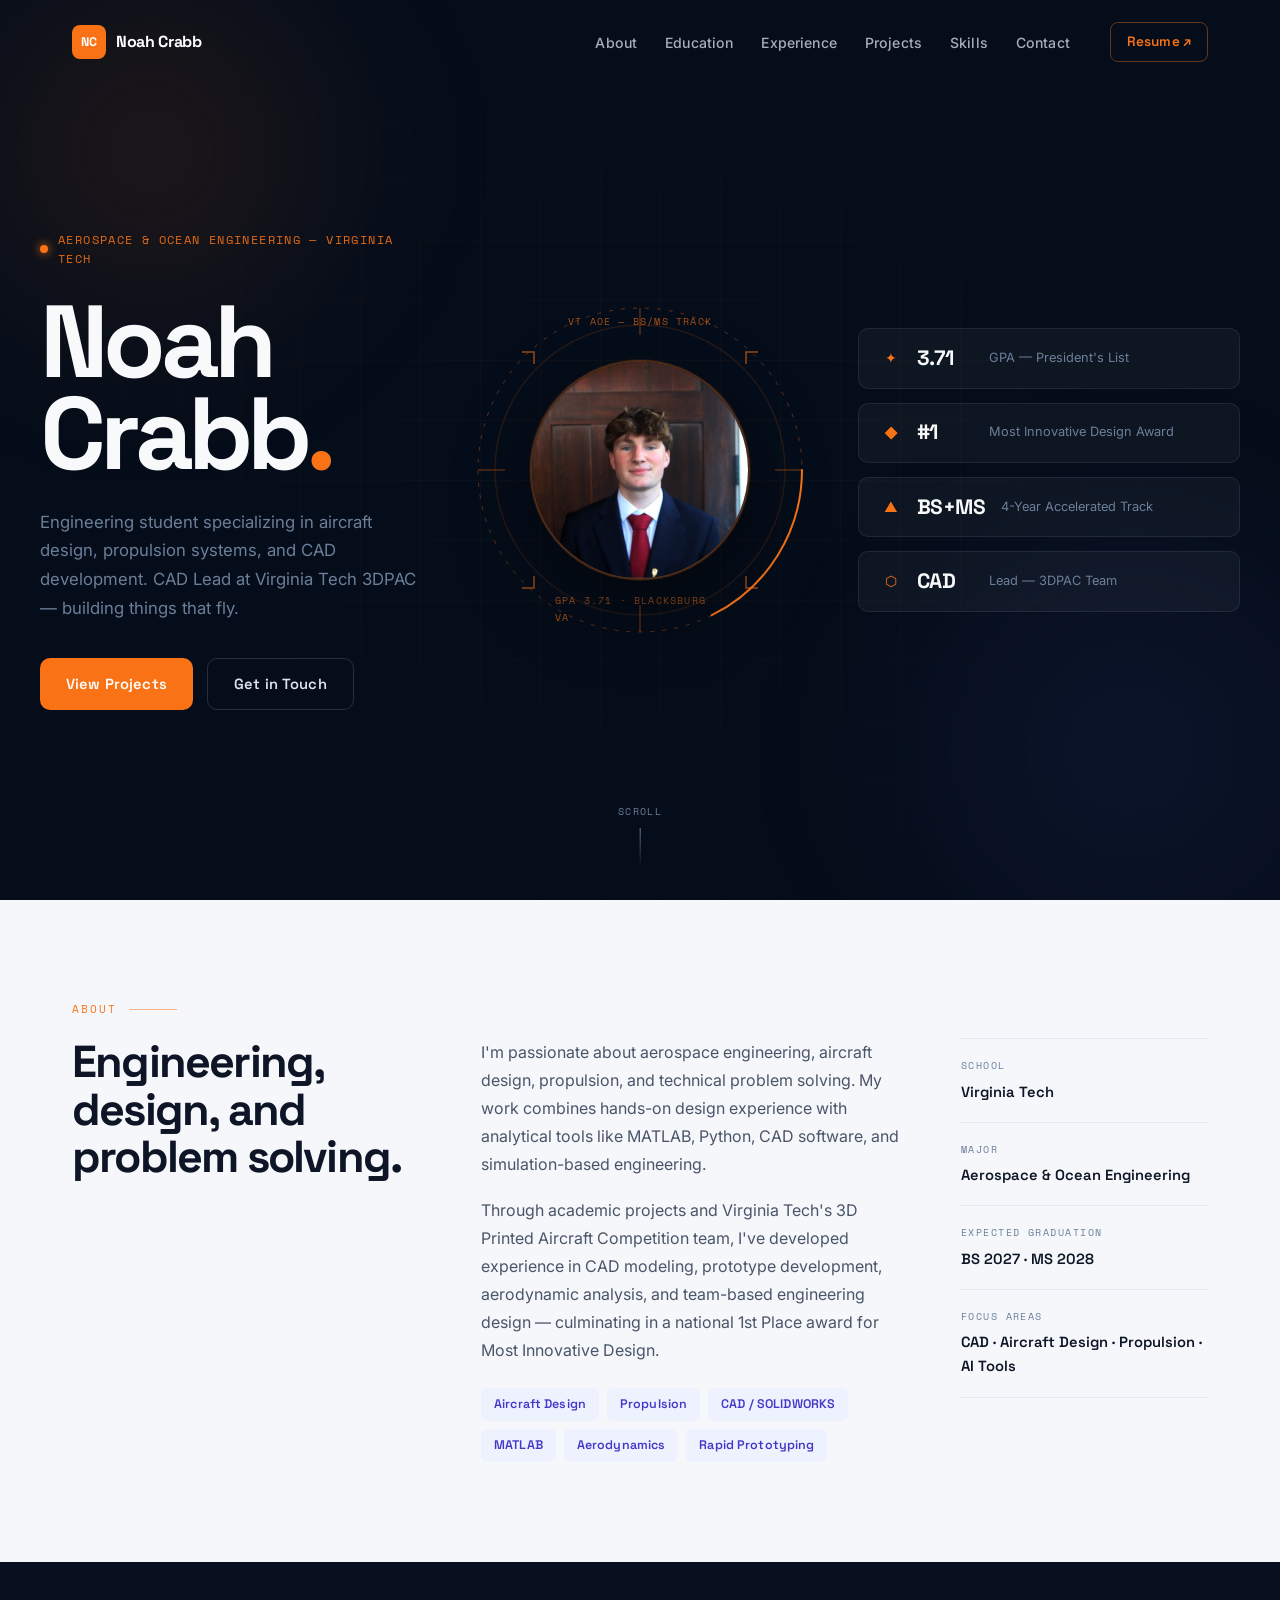
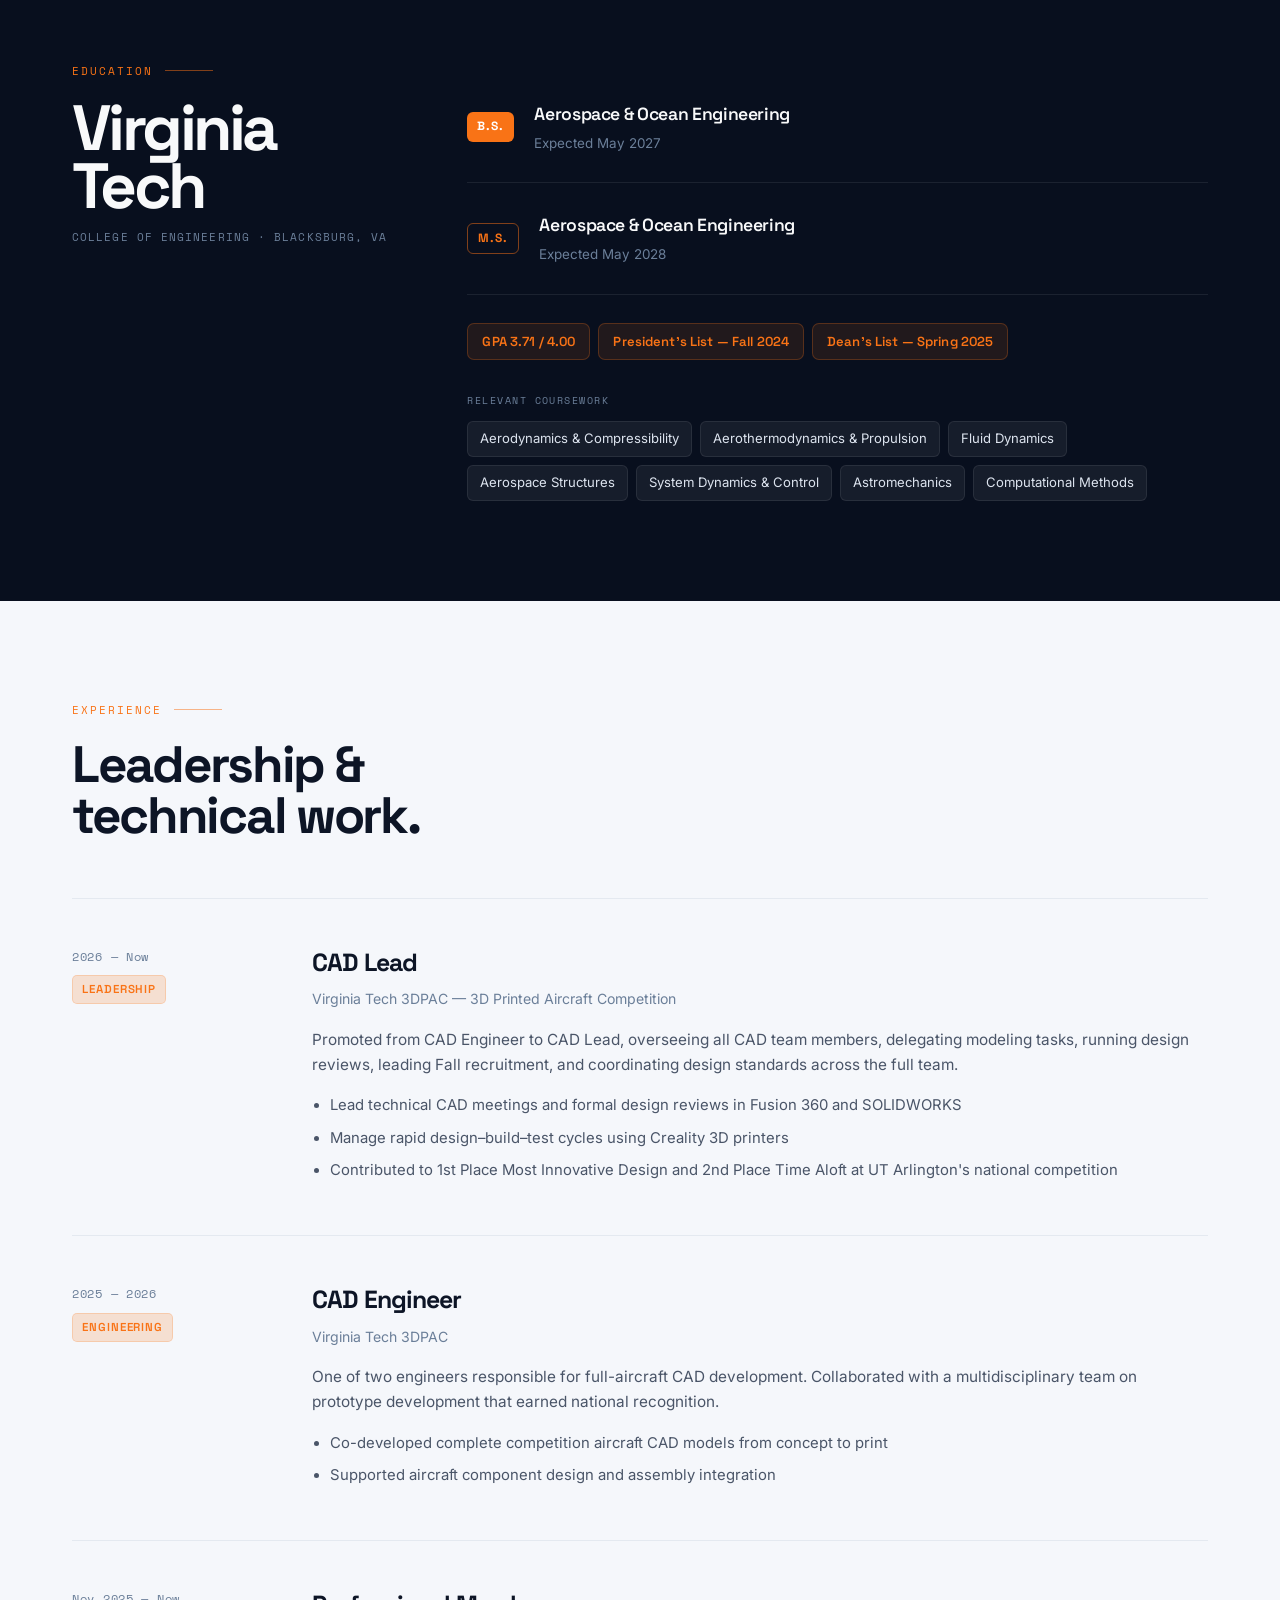
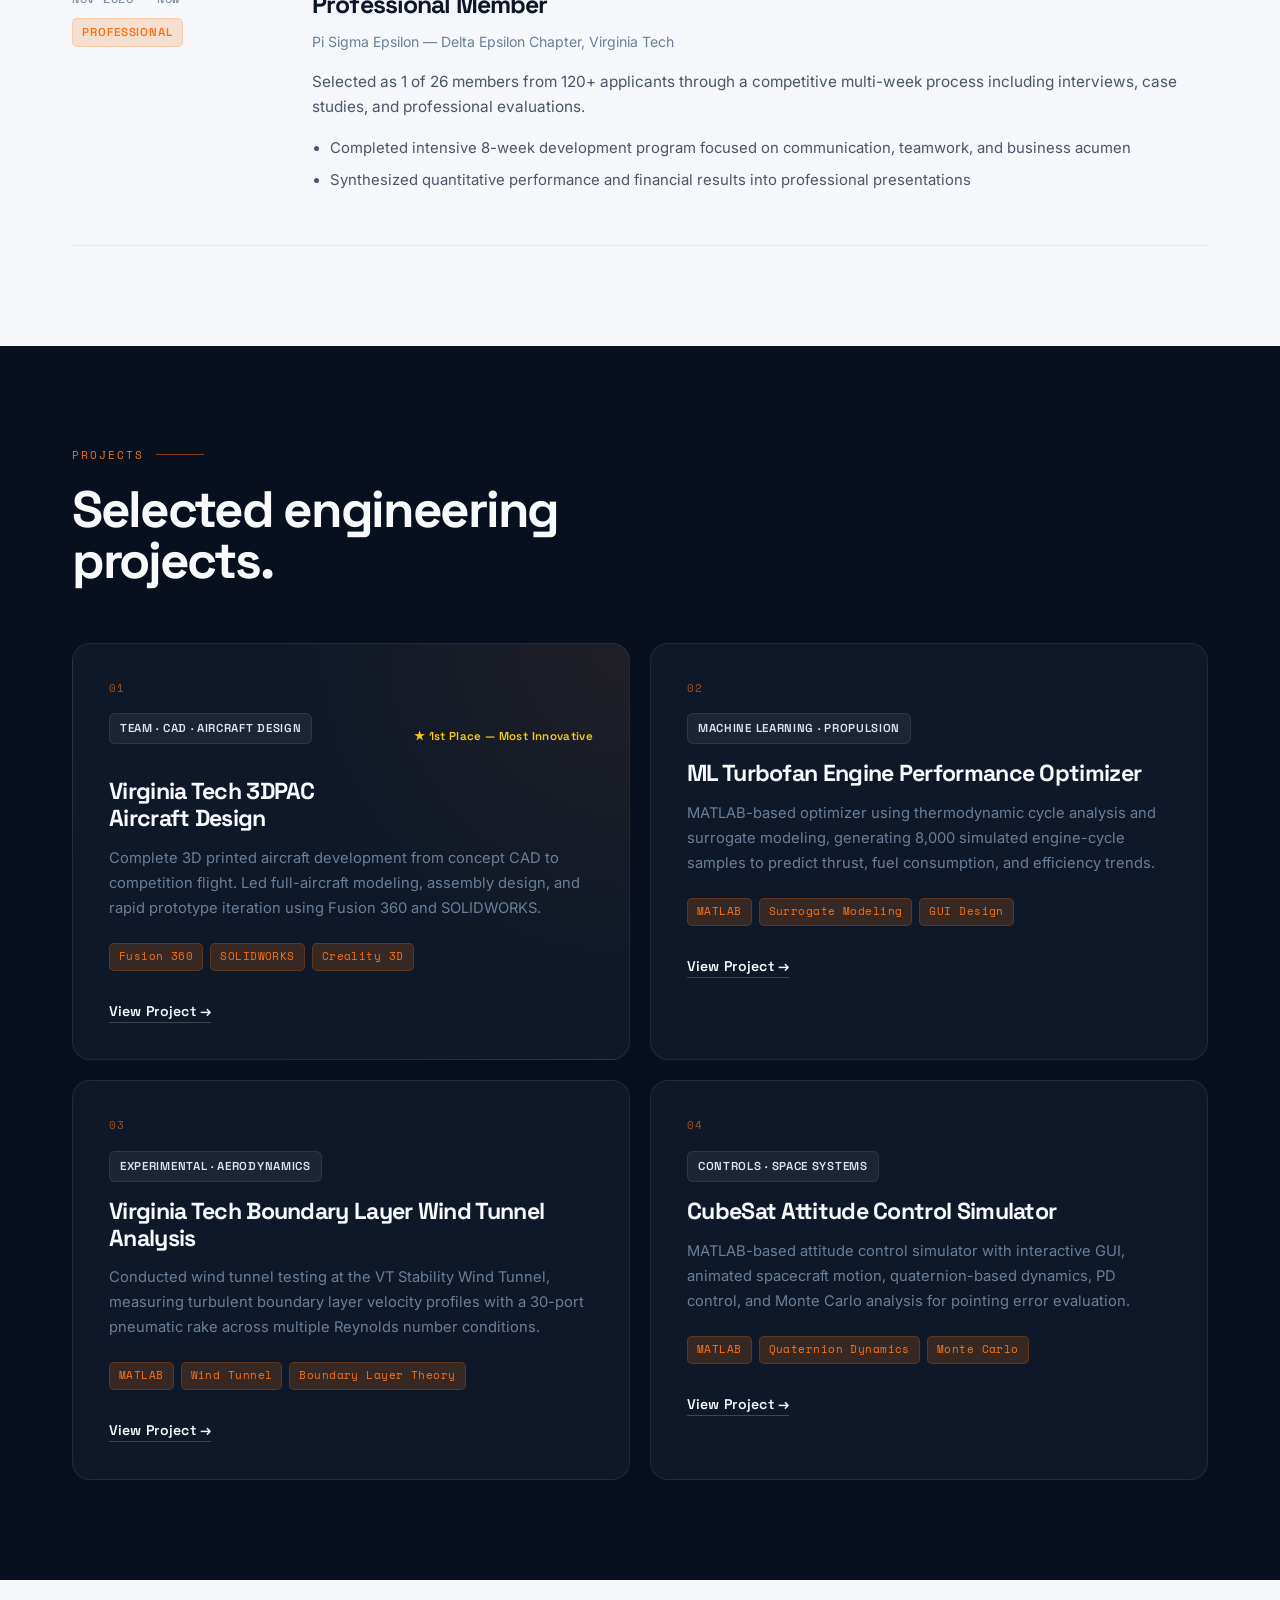
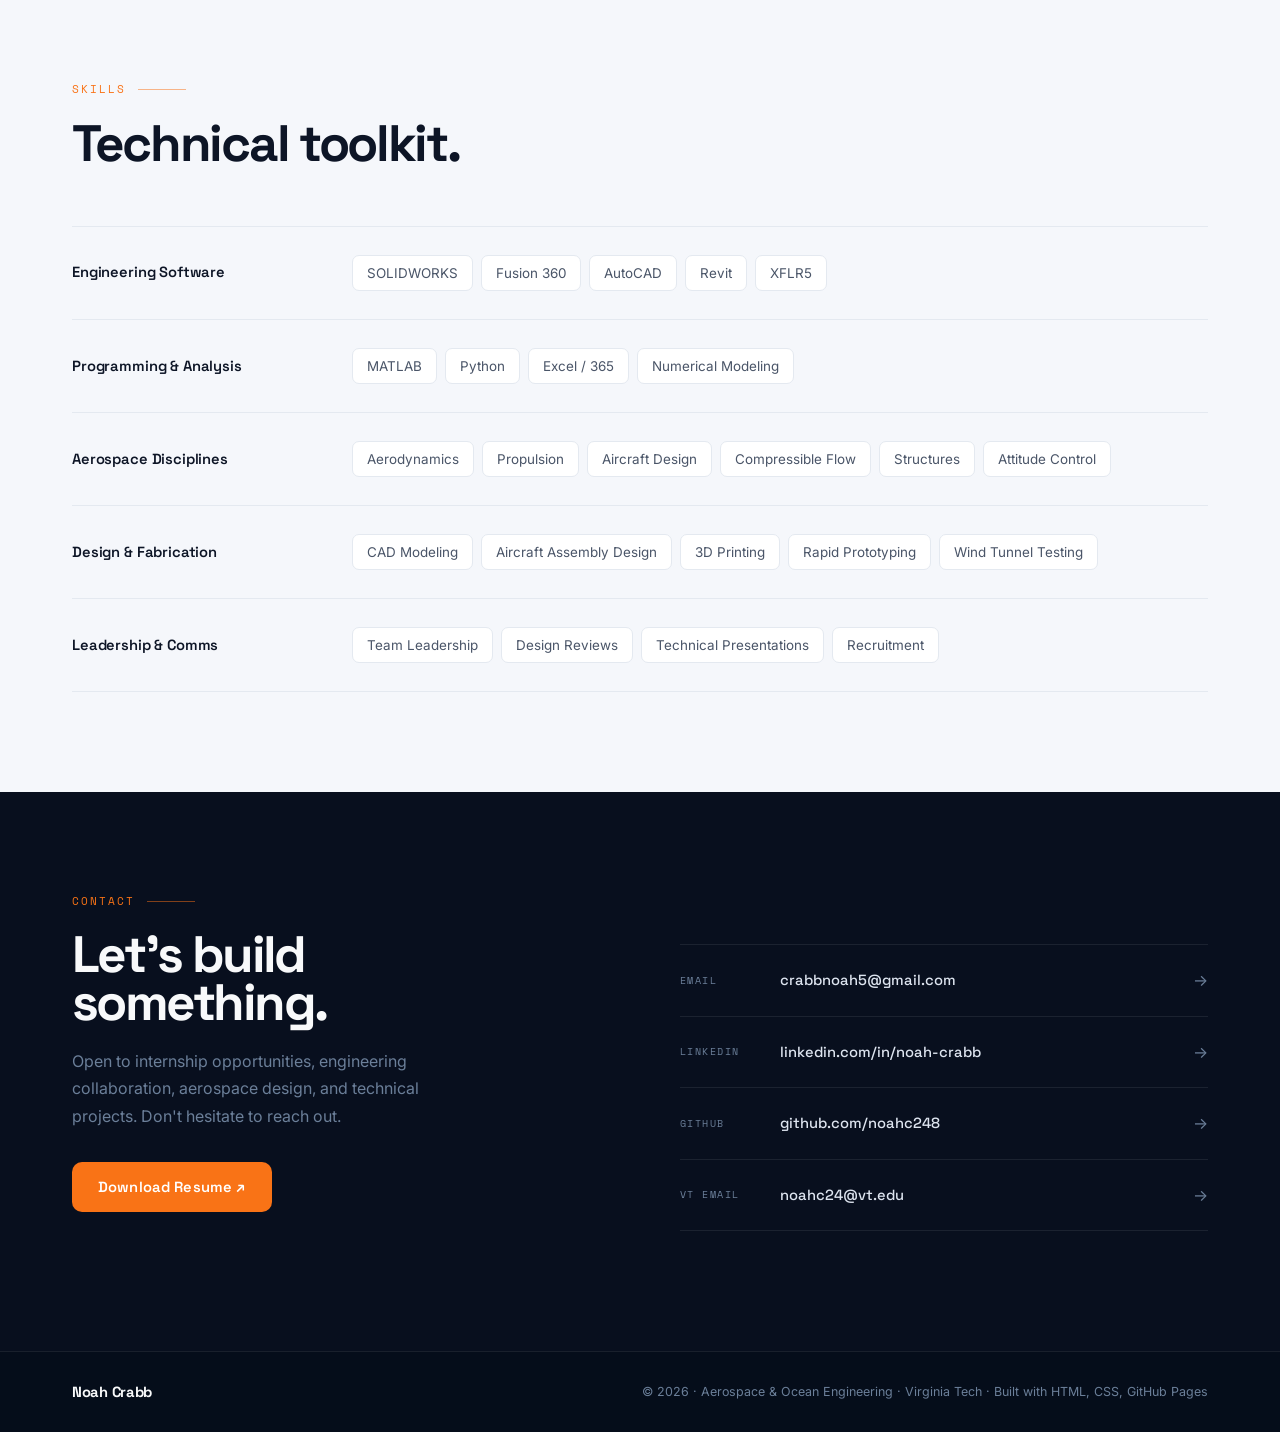
==== commit 0f8e1fa2: "Update index.html" ====
--- a/index.html
+++ b/index.html
@@ -323,7 +323,7 @@
         <article class="proj-card" data-reveal data-delay="160">
           <div class="proj-num">03</div>
           <span class="proj-tag">Experimental · Aerodynamics</span>
-          <h3>Boundary Layer Wind Tunnel Analysis</h3>
+          <h3> Virginia Tech Boundary Layer Wind Tunnel Analysis</h3>
           <p>Conducted wind tunnel testing at the VT Stability Wind Tunnel, measuring turbulent boundary layer velocity profiles with a 30-port pneumatic rake across multiple Reynolds number conditions.</p>
           <div class="proj-tools">
             <span>MATLAB</span><span>Wind Tunnel</span><span>Boundary Layer Theory</span>
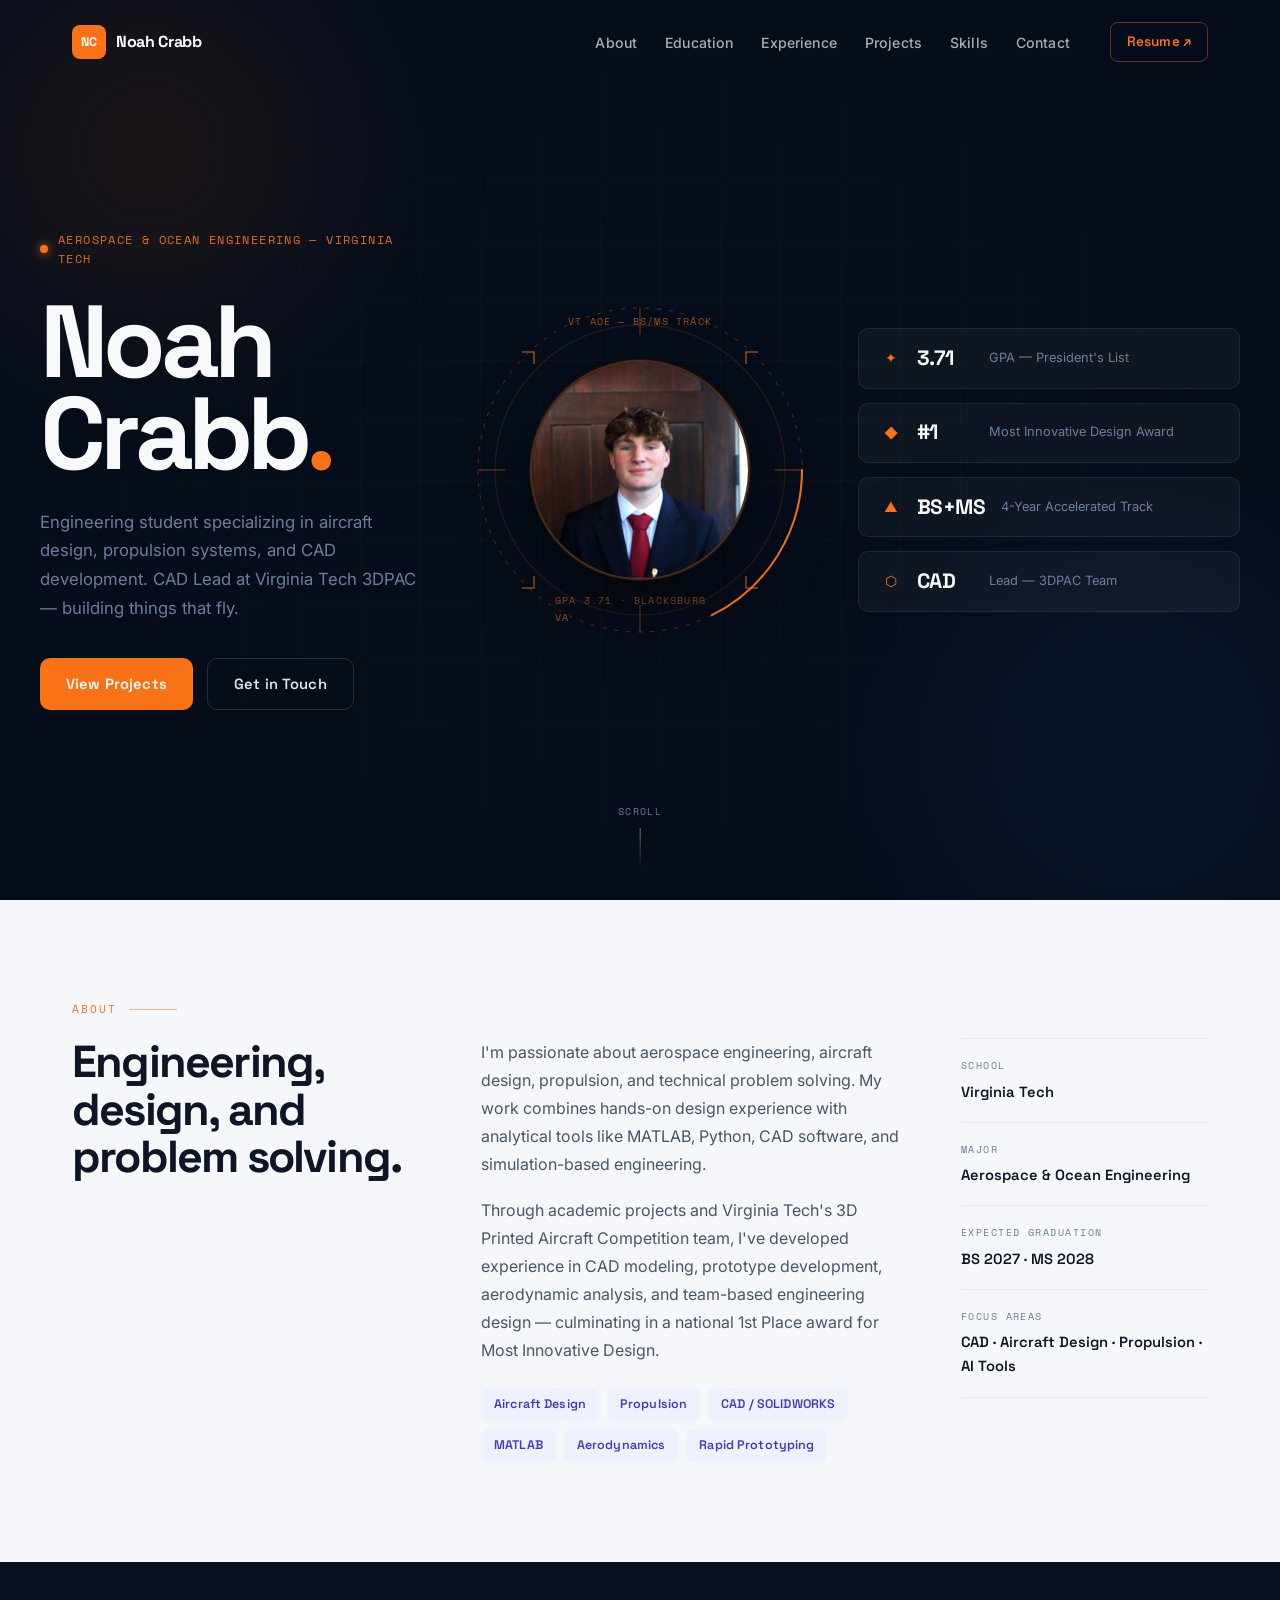
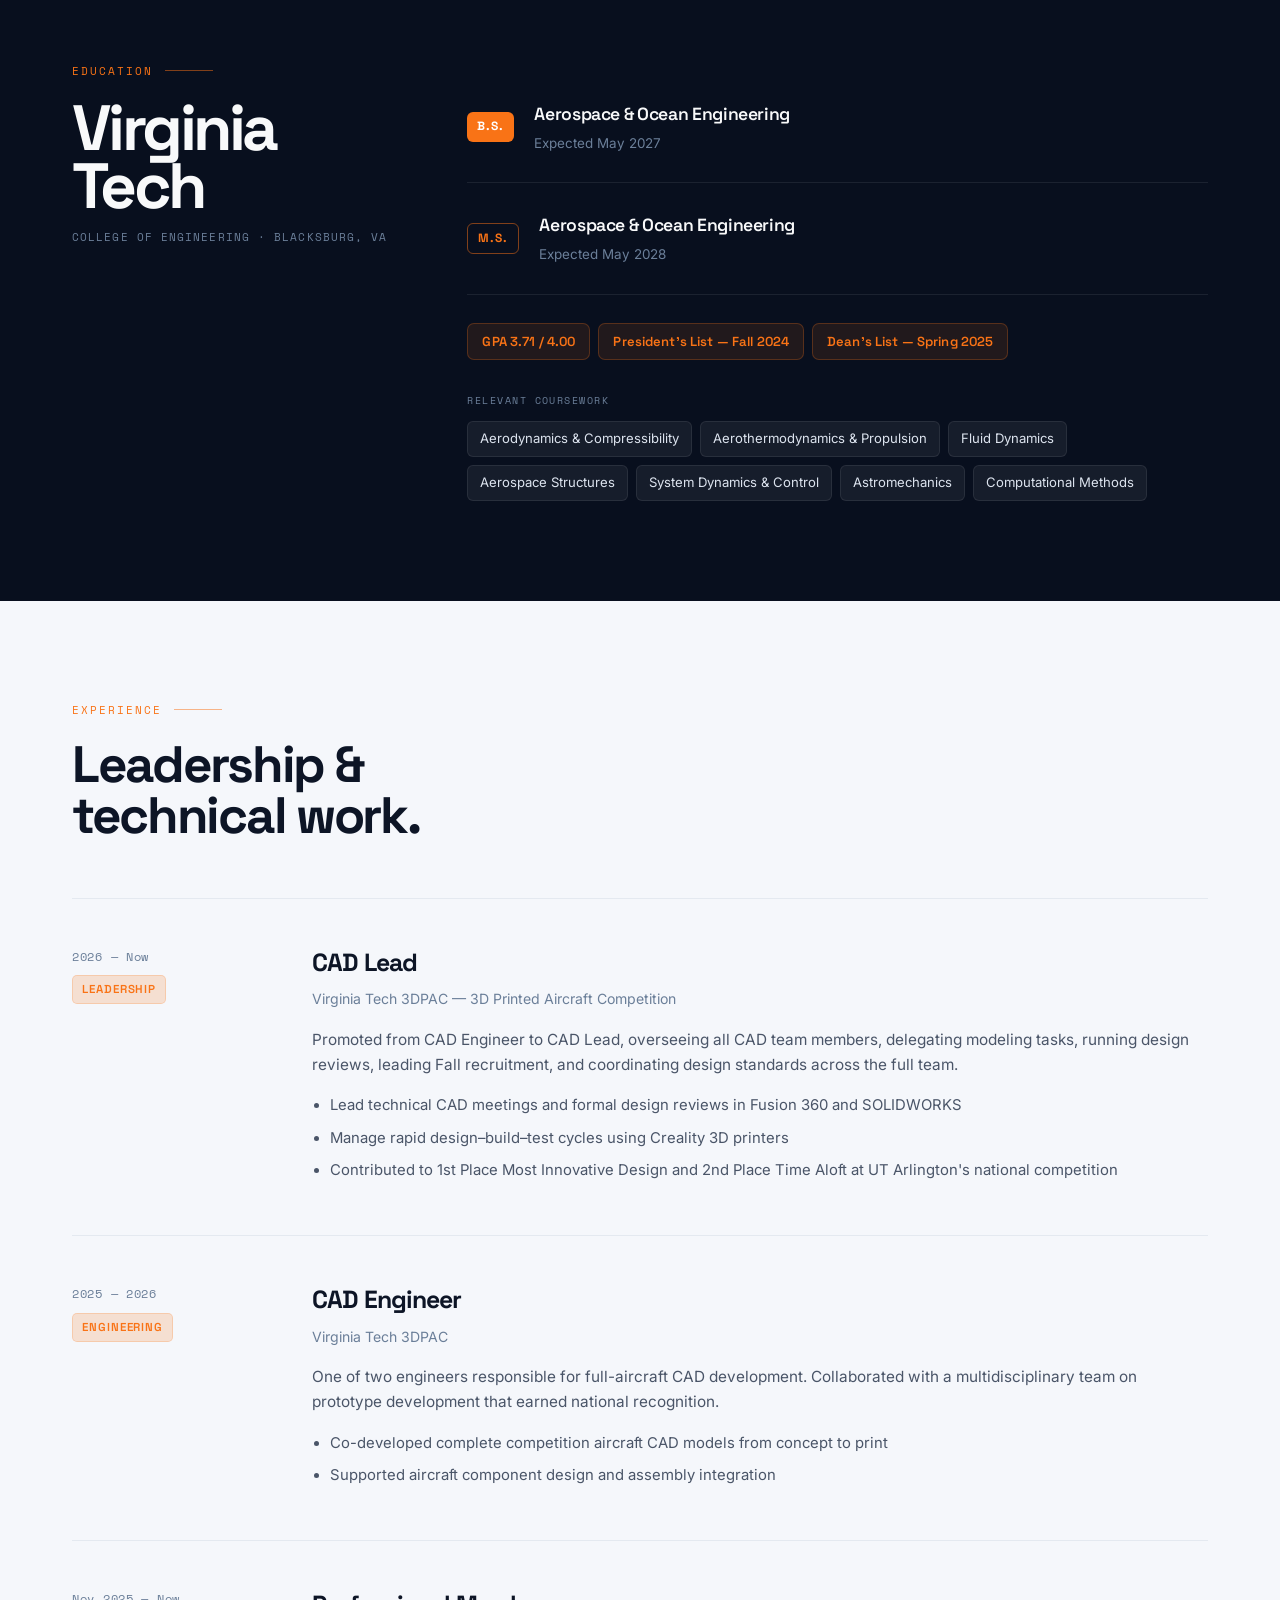
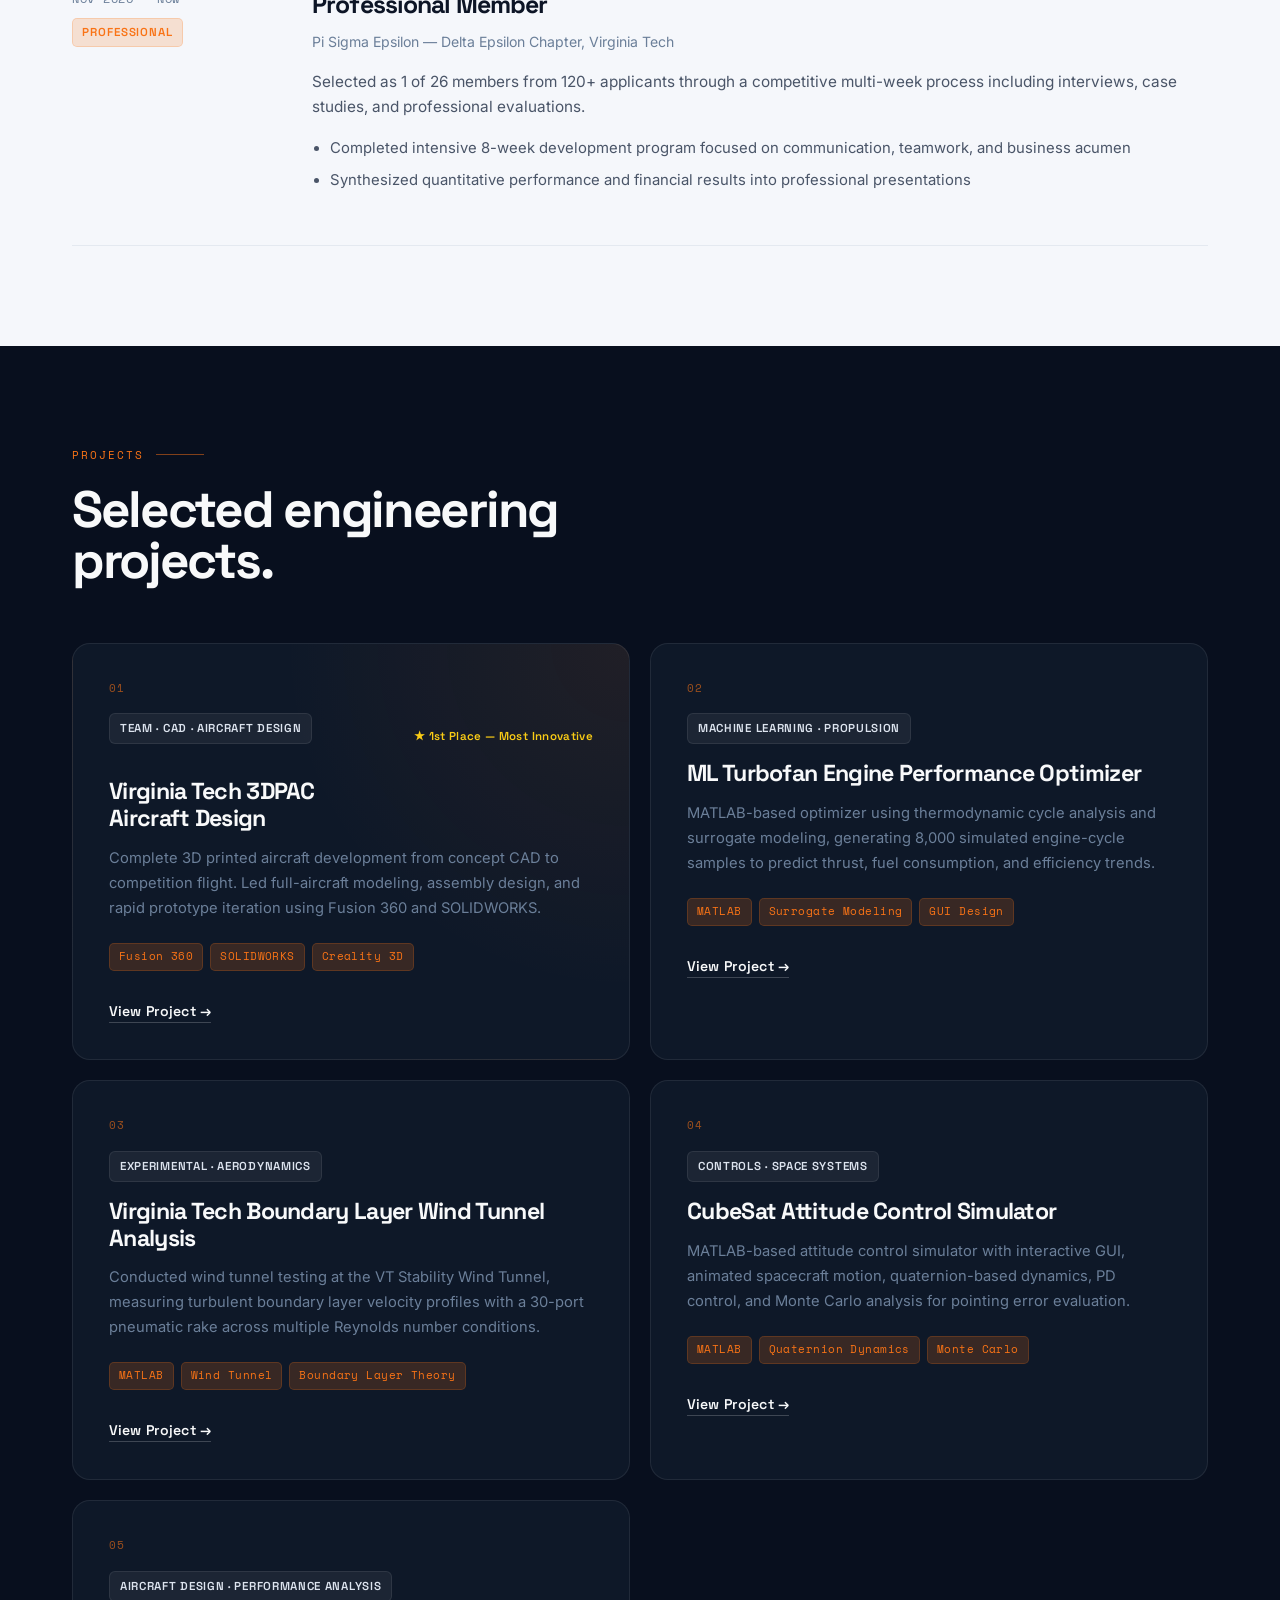
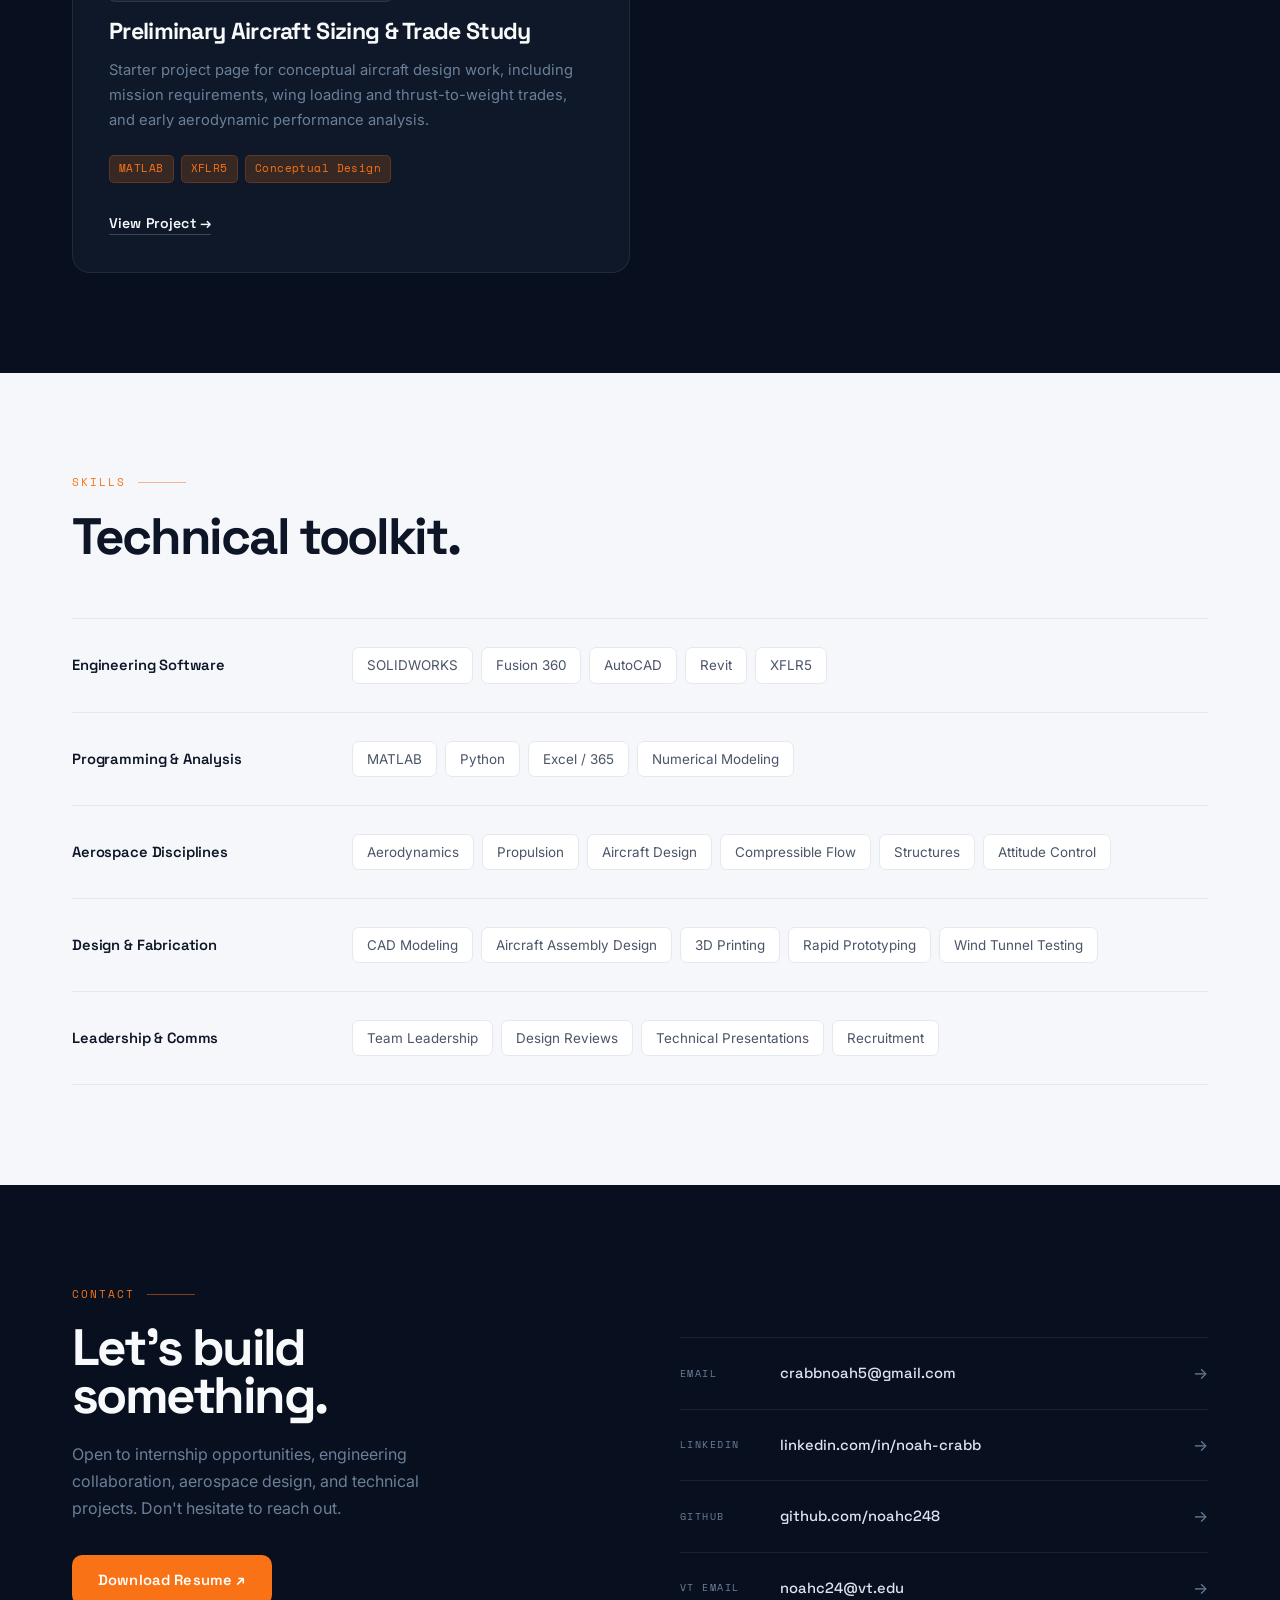
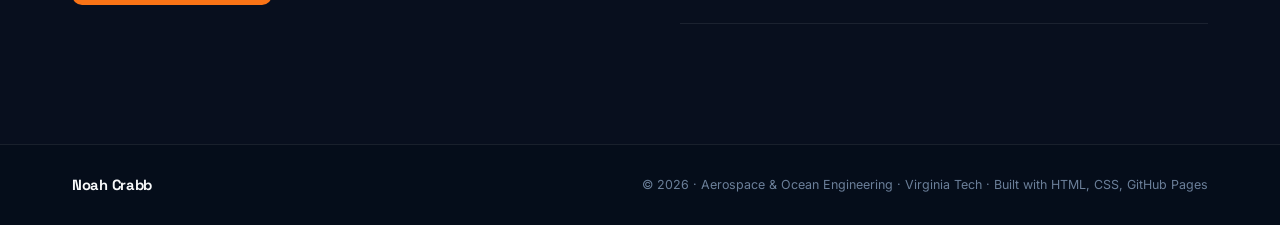
==== commit c99b518d: "5 new project pages" ====
--- a/index.html
+++ b/index.html
@@ -343,6 +343,17 @@
           <a href="projects/cubesat-attitude.html" class="proj-link">View Project →</a>
         </article>
  
+        <!-- Aircraft Trade Study -->
+        <article class="proj-card" data-reveal data-delay="320">
+          <div class="proj-num">05</div>
+          <span class="proj-tag">Aircraft Design &middot; Performance Analysis</span>
+          <h3>Preliminary Aircraft Sizing &amp; Trade Study</h3>
+          <p>Starter project page for conceptual aircraft design work, including mission requirements, wing loading and thrust-to-weight trades, and early aerodynamic performance analysis.</p>
+          <div class="proj-tools">
+            <span>MATLAB</span><span>XFLR5</span><span>Conceptual Design</span>
+          </div>
+          <a href="projects/aircraft_trade_study.html" class="proj-link">View Project &rarr;</a>
+        </article>
       </div>
     </div>
   </section>
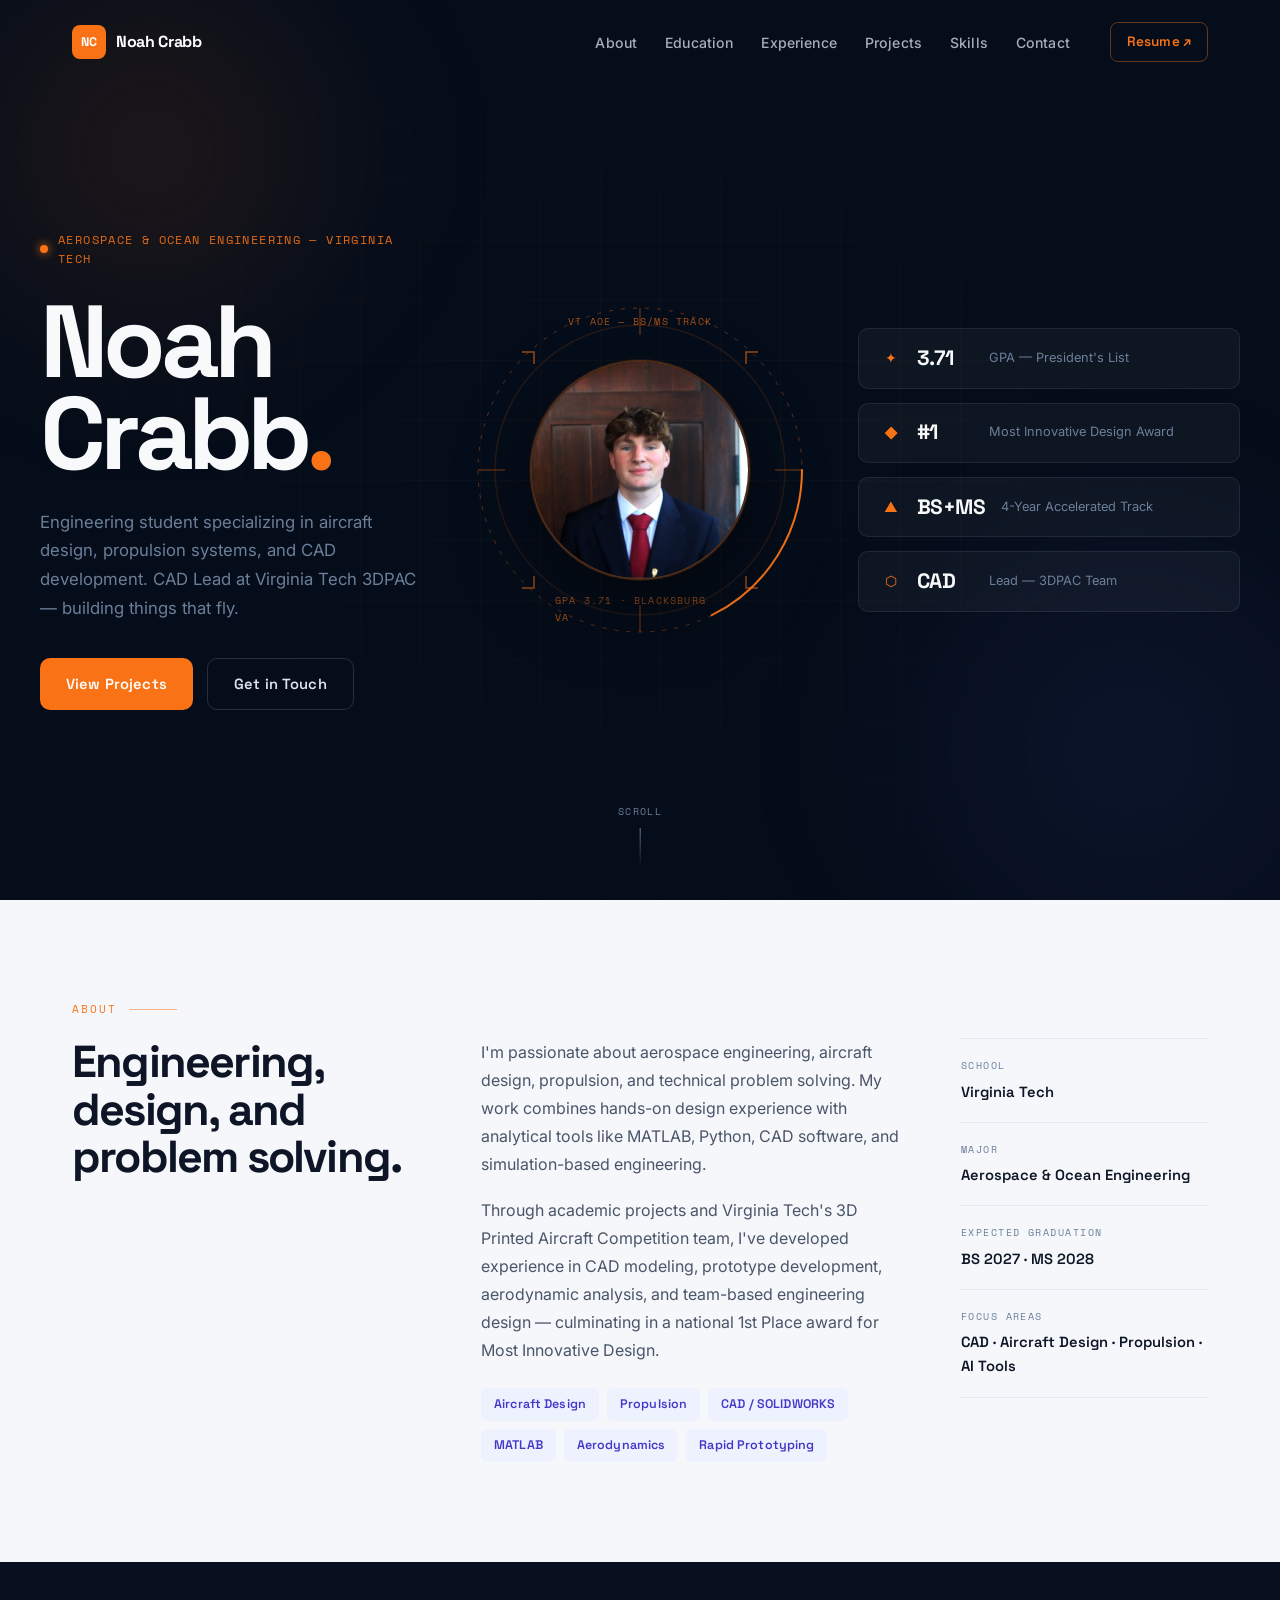
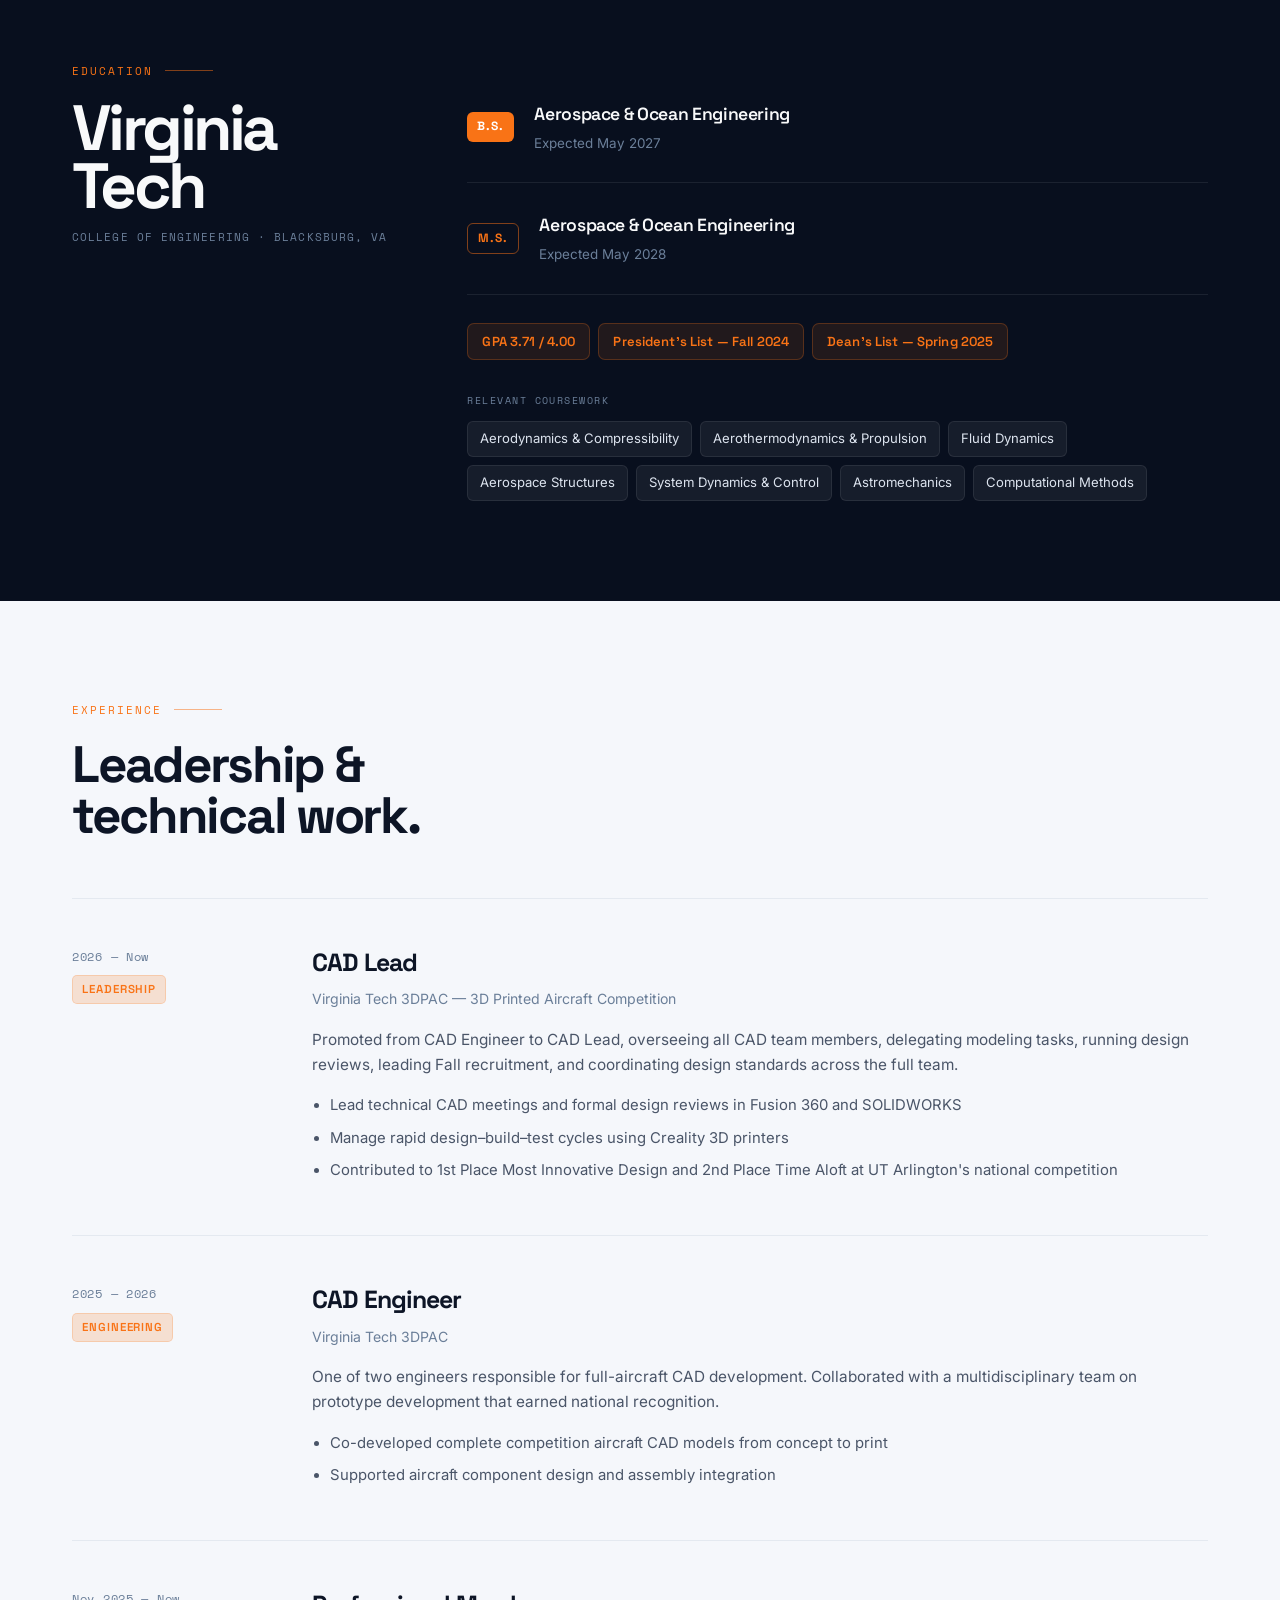
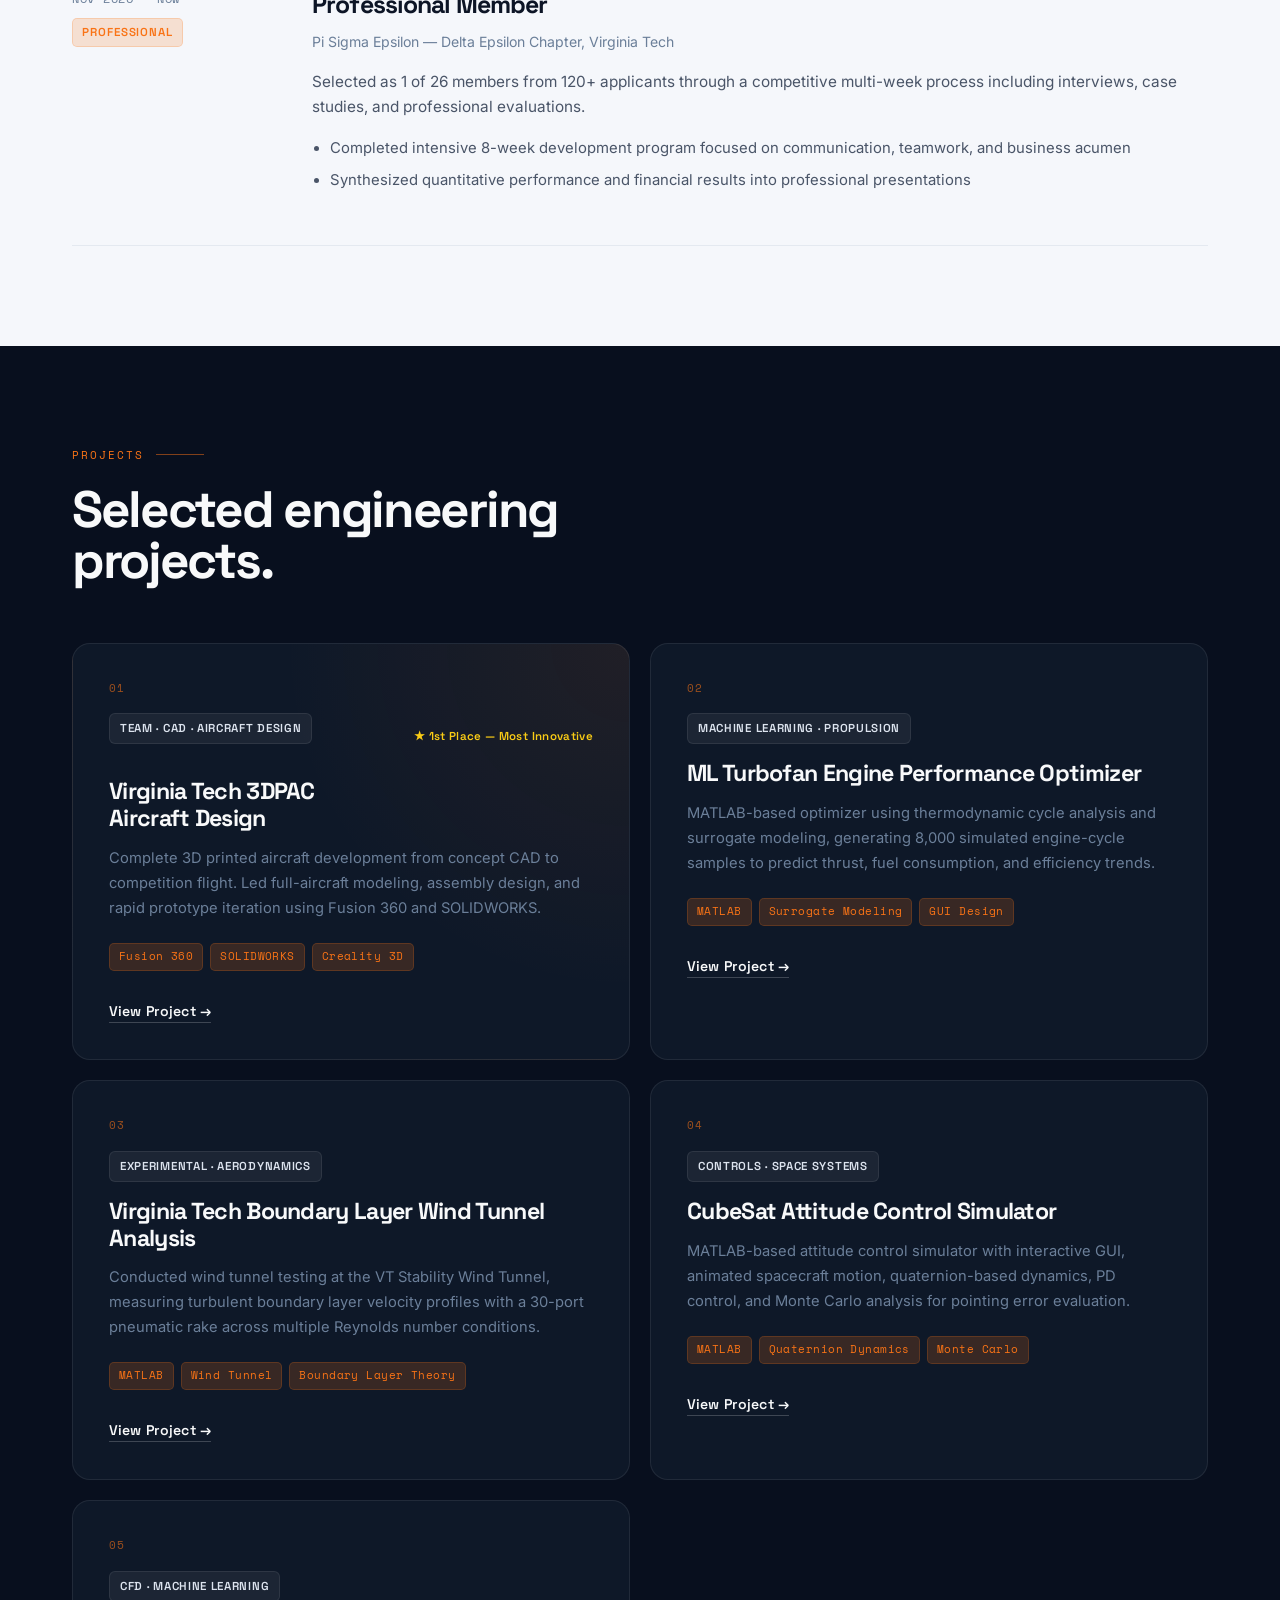
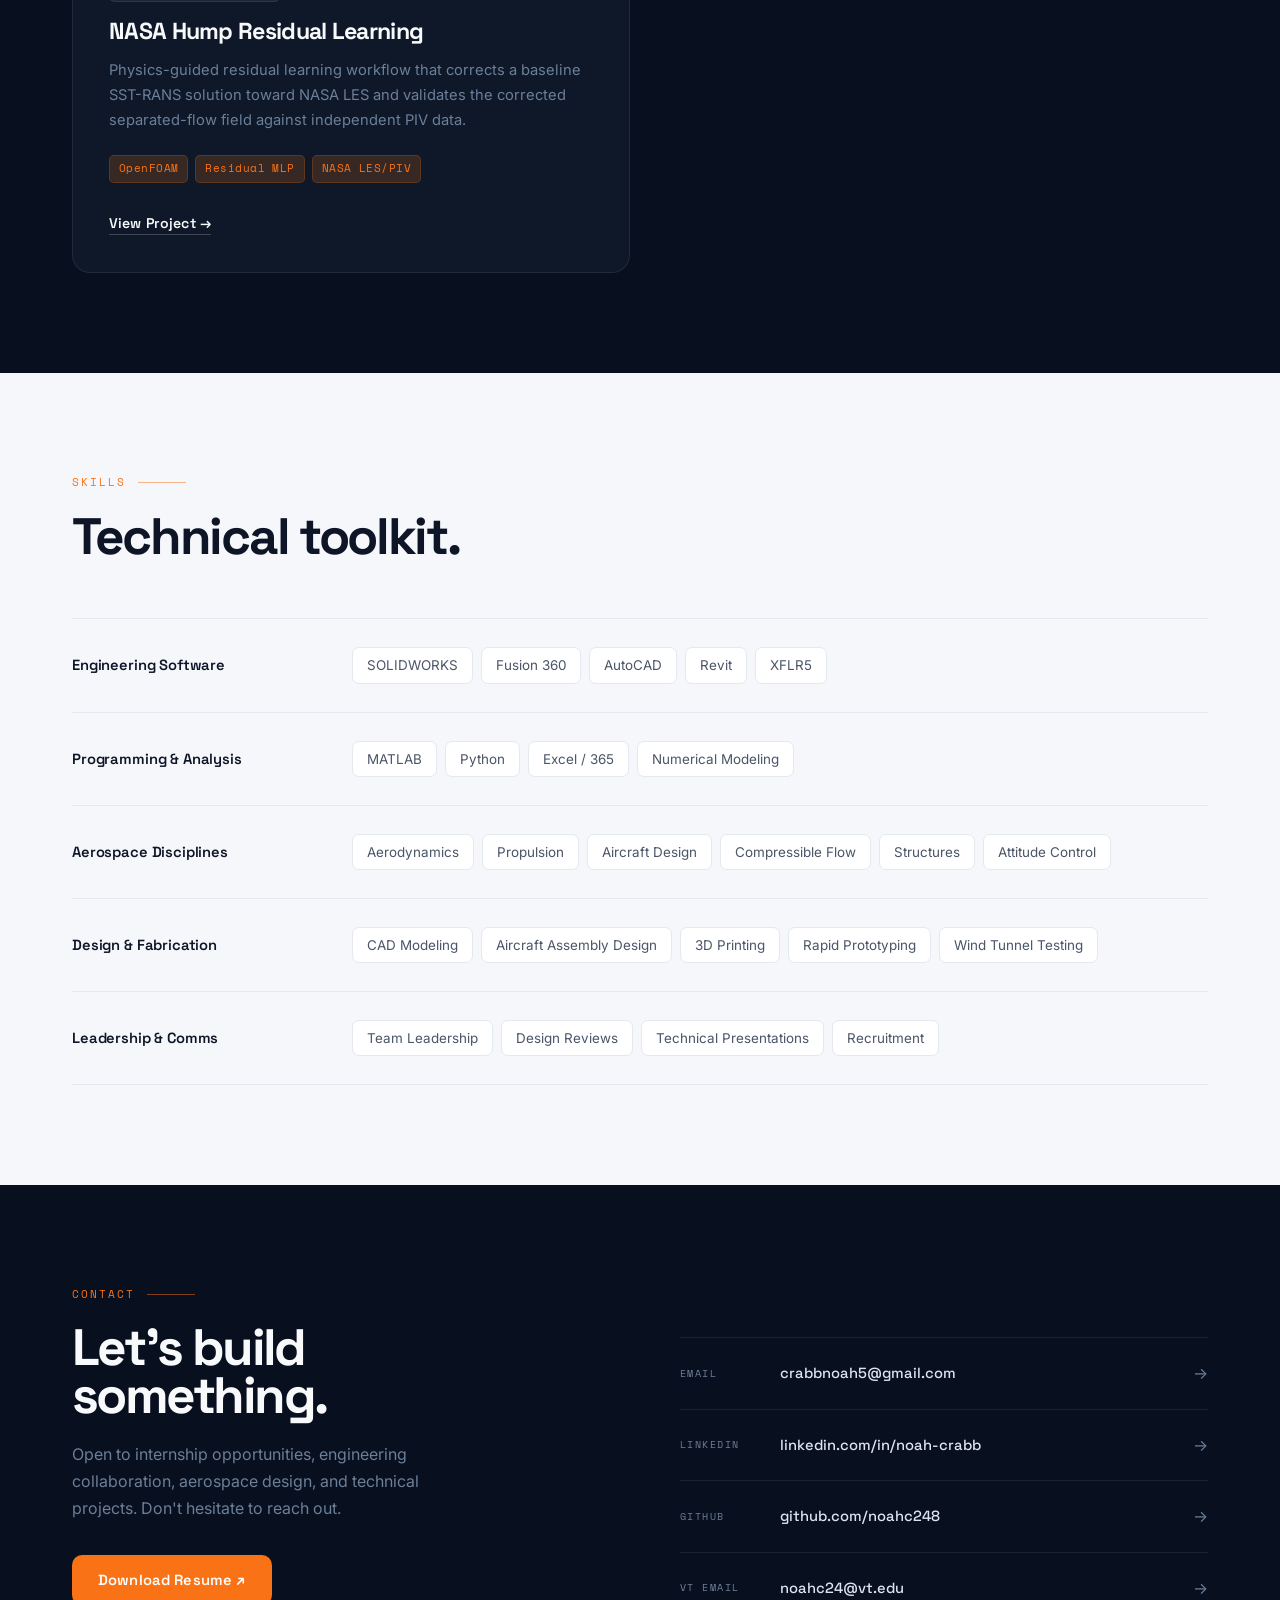
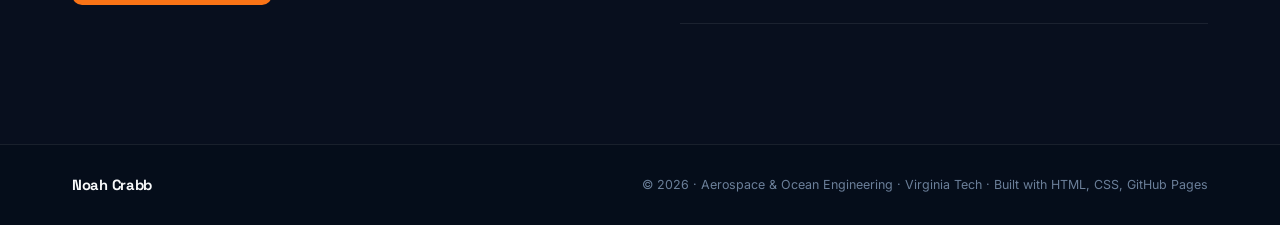
==== commit f4a5ca68: "updated 4 project pages" ====
--- a/index.html
+++ b/index.html
@@ -343,16 +343,16 @@
           <a href="projects/cubesat-attitude.html" class="proj-link">View Project →</a>
         </article>
  
-        <!-- Aircraft Trade Study -->
+        <!-- NASA Residual Learning -->
         <article class="proj-card" data-reveal data-delay="320">
           <div class="proj-num">05</div>
-          <span class="proj-tag">Aircraft Design &middot; Performance Analysis</span>
-          <h3>Preliminary Aircraft Sizing &amp; Trade Study</h3>
-          <p>Starter project page for conceptual aircraft design work, including mission requirements, wing loading and thrust-to-weight trades, and early aerodynamic performance analysis.</p>
+          <span class="proj-tag">CFD &middot; Machine Learning</span>
+          <h3>NASA Hump Residual Learning</h3>
+          <p>Physics-guided residual learning workflow that corrects a baseline SST-RANS solution toward NASA LES and validates the corrected separated-flow field against independent PIV data.</p>
           <div class="proj-tools">
-            <span>MATLAB</span><span>XFLR5</span><span>Conceptual Design</span>
-          </div>
-          <a href="projects/aircraft_trade_study.html" class="proj-link">View Project &rarr;</a>
+            <span>OpenFOAM</span><span>Residual MLP</span><span>NASA LES/PIV</span>
+          </div>
+          <a href="projects/nasa_hump_residual_learning.html" class="proj-link">View Project &rarr;</a>
         </article>
       </div>
     </div>
